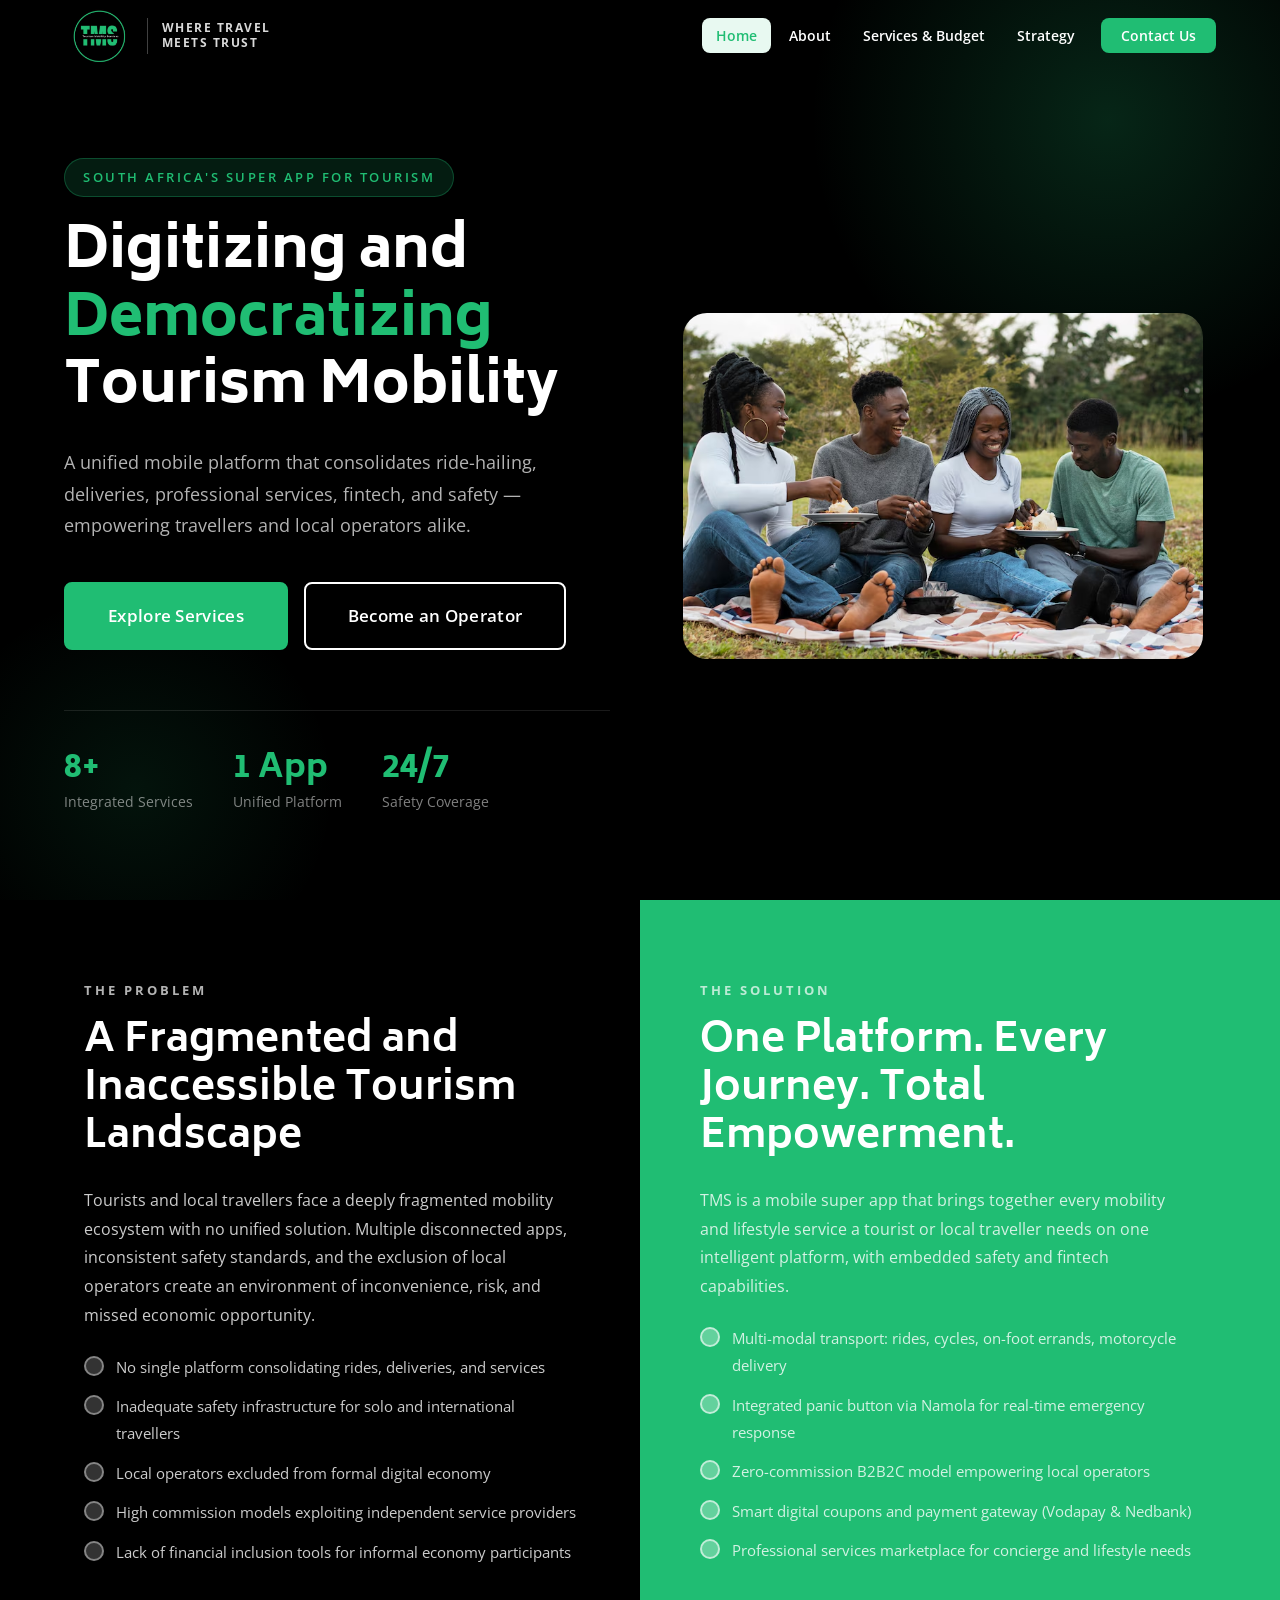
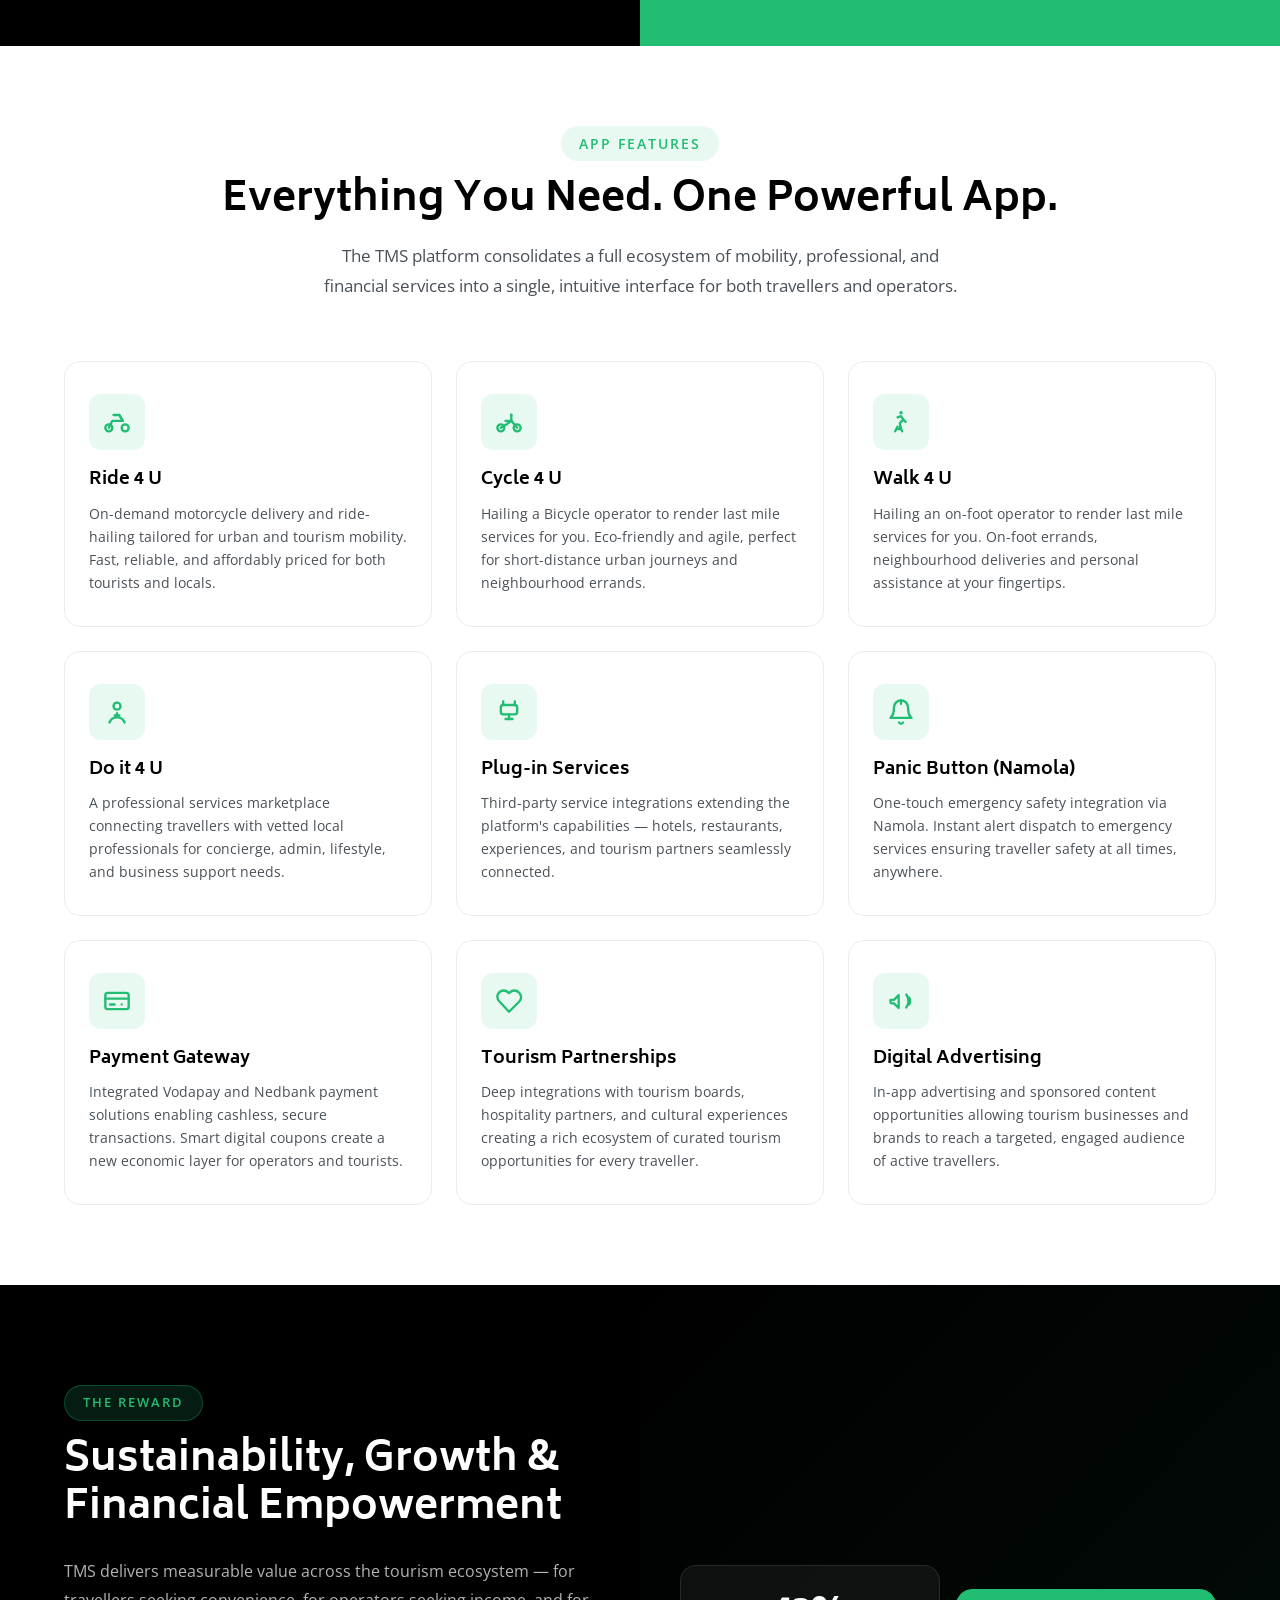
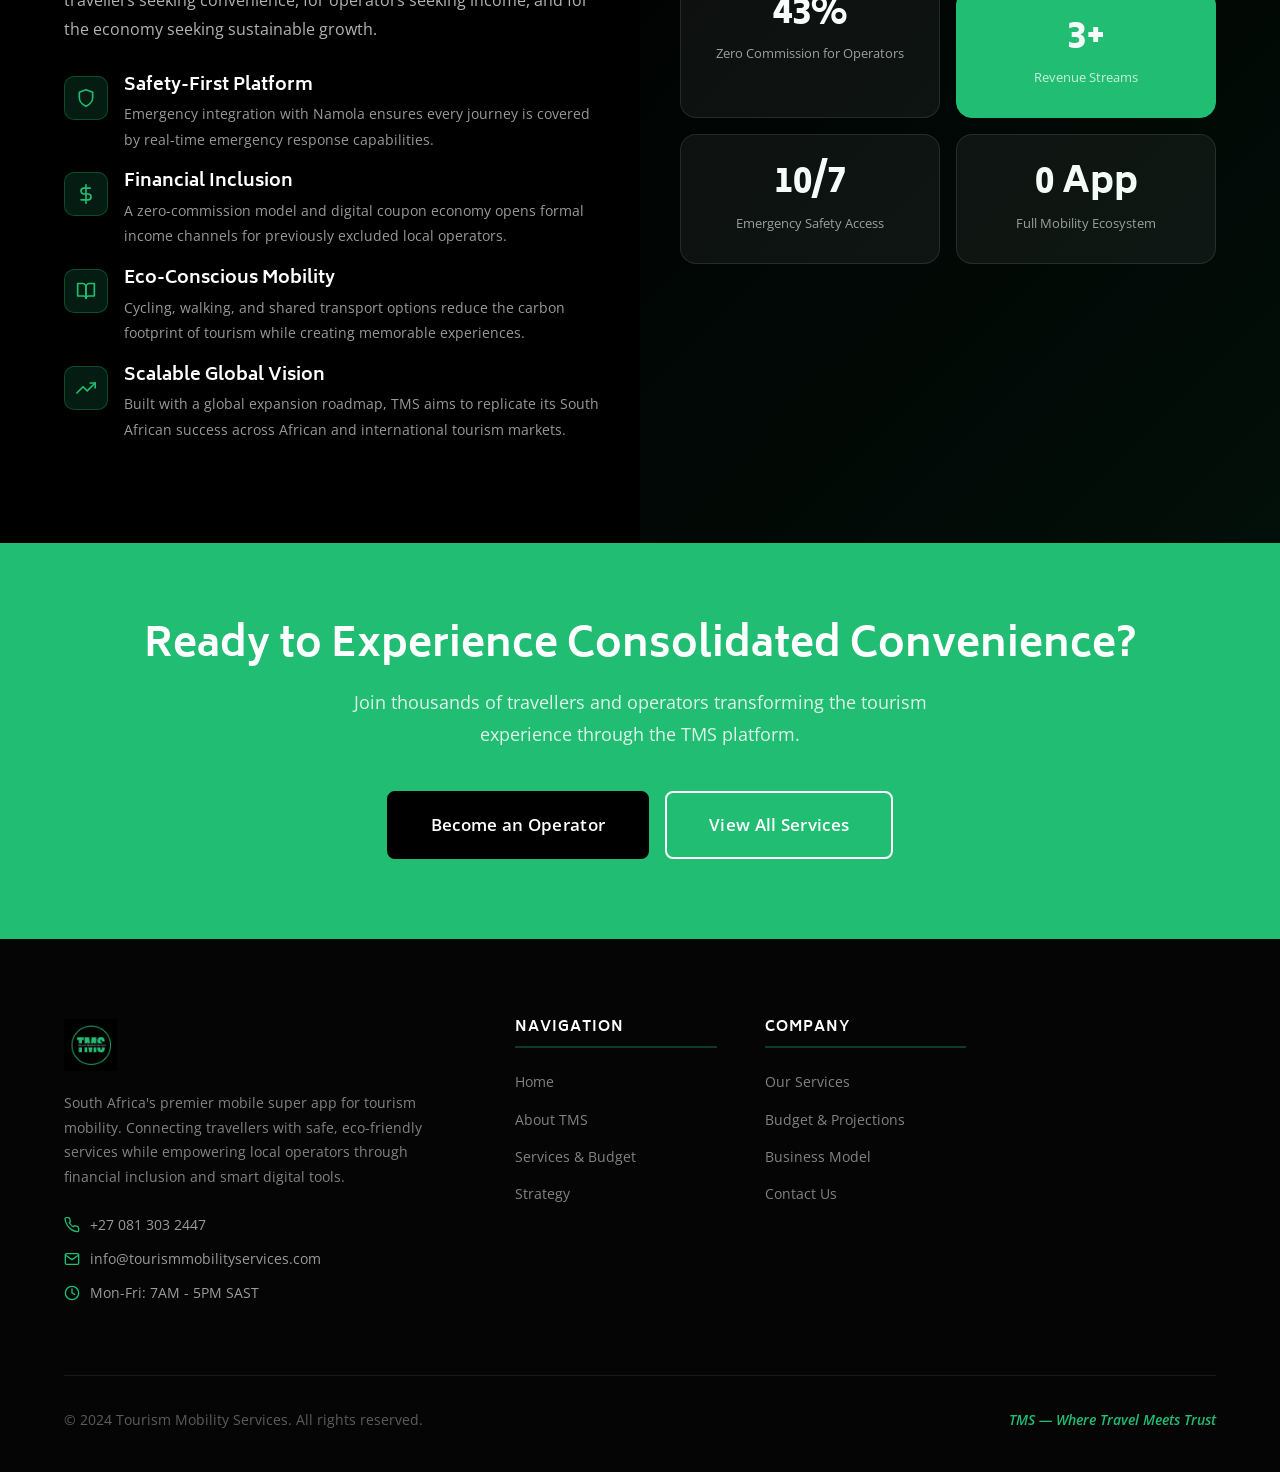
==== index.html @ 645bdd92 "changes after first review" ====
<!DOCTYPE html>
<html lang="en">
<head>
  <meta charset="UTF-8" />
  <meta name="viewport" content="width=device-width, initial-scale=1.0" />
  <meta name="description" content="Tourism Mobility Services (TMS) - South Africa's mobile super app digitizing and democratizing tourism mobility." />
  <title>TMS - Tourism Mobility Services | Where Travel Meets Trust</title>
  <link rel="preconnect" href="https://fonts.googleapis.com" />
  <link rel="preconnect" href="https://fonts.gstatic.com" crossorigin />
  <link href="https://fonts.googleapis.com/css2?family=Biryani:wght@400;600;700;800;900&family=Open+Sans:ital,wght@0,300;0,400;0,600;0,700;1,400&display=swap" rel="stylesheet" />
  <link rel="stylesheet" href="css/style.css" />
  <style>
    .navbar-logo-wrap { display:flex; align-items:center; gap:14px; text-decoration:none; }
    .logo-img-large { display:block; height:68px; width:auto; max-width:240px; object-fit:contain; transition:opacity 0.2s; }
    .logo-slogan-divider { width:1px; height:36px; background:rgba(255,255,255,0.25); flex-shrink:0; transition:background 0.3s; }
    .navbar.scrolled .logo-slogan-divider { background:rgba(0,0,0,0.15); }
    .logo-slogan-text { font-family:'Open Sans',sans-serif; font-size:0.72rem; font-weight:700; letter-spacing:1.5px; text-transform:uppercase; color:rgba(255,255,255,0.85); line-height:1.3; white-space:nowrap; transition:color 0.3s; }
    .navbar.scrolled .logo-slogan-text { color:rgba(20,20,20,0.65); }
    @media (max-width:600px) { .logo-slogan-divider,.logo-slogan-text{display:none;} .logo-img-large{height:50px;} }
    .hero-mockup-img { width:100%; max-width:520px; height:auto; border-radius:24px; display:block; object-fit:cover; }
    @media (max-width:1023px) { .hero-visual{display:none!important;} .hero-grid{grid-template-columns:1fr!important;} }
    .nav-toggle{display:none;} .nav-links{display:flex!important;}
    @media (max-width:768px) { .nav-toggle{display:flex!important;} .nav-links{display:none!important;} }
    .feature-card{position:relative;overflow:hidden;isolation:isolate;}
    .feature-card::before{content:'';position:absolute;inset:0;background:rgba(5,15,10,0.92);z-index:0;transition:background 0.3s;}
    .feature-card:hover::before{background:rgba(5,15,10,0.80);}
    .feature-card>*{position:relative;z-index:1;}
    .sidebar-overlay{position:fixed;inset:0;background:rgba(0,0,0,0.55);backdrop-filter:blur(2px);z-index:1998;opacity:0;pointer-events:none;transition:opacity 0.35s;}
    .sidebar-overlay.open{opacity:1;pointer-events:all;}
    .sidebar{position:fixed;top:0;right:0;width:300px;height:100vh;background:#0a0a0a;z-index:1999;display:flex;flex-direction:column;transform:translateX(100%);transition:transform 0.38s cubic-bezier(0.4,0,0.2,1);overflow-y:auto;}
    .sidebar.open{transform:translateX(0);}
    .sidebar-header{display:flex;align-items:center;justify-content:space-between;padding:20px 24px;border-bottom:1px solid rgba(255,255,255,0.08);}
    .sidebar-logo{height:44px;width:auto;object-fit:contain;}
    .sidebar-close{background:none;border:none;cursor:pointer;padding:6px;display:flex;align-items:center;justify-content:center;color:rgba(255,255,255,0.7);border-radius:8px;transition:background 0.2s;}
    .sidebar-close:hover{background:rgba(255,255,255,0.08);color:#fff;}
    .sidebar-close svg{width:22px;height:22px;stroke:currentColor;fill:none;stroke-width:2;stroke-linecap:round;}
    .sidebar-nav{flex:1;padding:24px 16px;display:flex;flex-direction:column;gap:4px;}
    .sidebar-nav a{display:flex;align-items:center;gap:12px;font-family:'Open Sans',sans-serif;font-weight:600;font-size:0.95rem;color:rgba(255,255,255,0.75);padding:12px 16px;border-radius:10px;text-decoration:none;transition:all 0.2s;}
    .sidebar-nav a:hover,.sidebar-nav a.active{background:rgba(32,189,115,0.12);color:#20BD73;}
    .sidebar-nav a .nav-dot{width:6px;height:6px;border-radius:50%;background:rgba(255,255,255,0.2);flex-shrink:0;transition:background 0.2s;}
    .sidebar-nav a:hover .nav-dot,.sidebar-nav a.active .nav-dot{background:#20BD73;}
    .sidebar-divider{height:1px;background:rgba(255,255,255,0.07);margin:8px 16px;}
    .sidebar-footer{padding:20px 24px;border-top:1px solid rgba(255,255,255,0.08);}
    .sidebar-footer a{display:block;background:#20BD73;color:#fff;text-align:center;font-family:'Open Sans',sans-serif;font-weight:600;font-size:0.95rem;padding:14px 24px;border-radius:10px;text-decoration:none;transition:background 0.2s;}
    .sidebar-footer a:hover{background:#18a562;}
    .sidebar-tagline{text-align:center;font-size:0.72rem;color:rgba(255,255,255,0.25);margin-top:16px;font-family:'Open Sans',sans-serif;letter-spacing:1px;text-transform:uppercase;}
    .app-store-buttons{display:flex;gap:12px;margin-top:20px;flex-wrap:wrap;}
    .app-store-btn{display:flex;align-items:center;gap:10px;background:rgba(255,255,255,0.07);border:1px solid rgba(255,255,255,0.15);border-radius:10px;padding:10px 16px;text-decoration:none;transition:background 0.2s,border-color 0.2s;min-width:148px;}
    .app-store-btn:hover{background:rgba(255,255,255,0.13);border-color:rgba(32,189,115,0.4);}
    .app-store-btn-text{display:flex;flex-direction:column;}
    .app-store-btn-text small{font-size:0.65rem;color:rgba(255,255,255,0.5);font-family:'Open Sans',sans-serif;line-height:1;}
    .app-store-btn-text span{font-size:0.82rem;font-weight:700;color:#fff;font-family:'Open Sans',sans-serif;line-height:1.2;margin-top:2px;}
  </style>
</head>
<body>
  <div id="loader-wrapper"><span class="loader"></span></div>
  <div class="sidebar-overlay" id="sidebarOverlay"></div>
  <aside class="sidebar" id="sidebar">
    <div class="sidebar-header">
      <img src="images/black-logo.png" alt="TMS Logo" class="sidebar-logo" onerror="this.style.display='none';" />
      <button class="sidebar-close" id="sidebarClose" aria-label="Close menu">
        <svg viewBox="0 0 24 24"><line x1="18" y1="6" x2="6" y2="18"/><line x1="6" y1="6" x2="18" y2="18"/></svg>
      </button>
    </div>
    <nav class="sidebar-nav">
      <a href="index.html" class="active"><span class="nav-dot"></span>Home</a>
      <a href="about.html"><span class="nav-dot"></span>About</a>
      <a href="platform.html"><span class="nav-dot"></span>Services &amp; Budget</a>
      <a href="strategy.html"><span class="nav-dot"></span>Strategy</a>
      <div class="sidebar-divider"></div>
    </nav>
    <div class="sidebar-footer">
      <a href="contact.html">Contact Us</a>
      <p class="sidebar-tagline">Where Travel Meets Trust</p>
    </div>
  </aside>

  <nav class="navbar" id="navbar">
    <div class="container">
      <div class="navbar-inner">
        <a href="index.html" class="navbar-logo-wrap">
          <img id="navLogo" src="images/black-logo.png" alt="TMS" class="logo-img-large" onerror="this.style.outline='2px dashed rgba(32,189,115,0.5)';this.style.padding='4px 12px';this.style.borderRadius='6px';" />
          <div class="logo-slogan-divider"></div>
          <span class="logo-slogan-text">Where Travel<br>Meets Trust</span>
        </a>
        <ul class="nav-links" id="navLinks">
          <li><a href="index.html" class="active">Home</a></li>
          <li><a href="about.html">About</a></li>
          <li><a href="platform.html">Services &amp; Budget</a></li>
          <li><a href="strategy.html">Strategy</a></li>
          <li><a href="contact.html" class="btn-nav">Contact Us</a></li>
        </ul>
        <button class="nav-toggle" id="navToggle" aria-label="Open navigation" aria-expanded="false"><span></span><span></span><span></span></button>
      </div>
    </div>
  </nav>

  <section class="hero">
    <div class="container">
      <div class="hero-grid">
        <div class="hero-content">
          <div class="hero-label">South Africa's Super App for Tourism</div>
          <h1>Digitizing and <span>Democratizing</span> Tourism Mobility</h1>
          <p>A unified mobile platform that consolidates ride-hailing, deliveries, professional services, fintech, and safety — empowering travellers and local operators alike.</p>
          <div class="hero-buttons">
            <a href="platform.html" class="btn btn-primary btn-lg">Explore Services</a>
            <a href="contact.html" class="btn btn-outline btn-lg">Become an Operator</a>
          </div>
          <div class="hero-stats">
            <div class="hero-stat-item"><h3 data-count="8" data-suffix="+">0+</h3><p>Integrated Services</p></div>
            <div class="hero-stat-item"><h3 data-count="1" data-suffix=" App">0</h3><p>Unified Platform</p></div>
            <div class="hero-stat-item"><h3 data-count="24" data-suffix="/7">0</h3><p>Safety Coverage</p></div>
          </div>
        </div>
        <div class="hero-visual">
          <img src="images/hero-mockup.jpg" alt="TMS in action" class="hero-mockup-img" onerror="this.style.display='none';" />
        </div>
      </div>
    </div>
  </section>

  <section class="problem-solution">
    <div class="problem-col">
      <div class="container" style="max-width:600px;margin:0;padding-right:0;">
        <div class="ps-label">The Problem</div>
        <h2>A Fragmented and Inaccessible Tourism Landscape</h2>
        <p>Tourists and local travellers face a deeply fragmented mobility ecosystem with no unified solution. Multiple disconnected apps, inconsistent safety standards, and the exclusion of local operators create an environment of inconvenience, risk, and missed economic opportunity.</p>
        <ul class="ps-list">
          <li class="ps-list-item"><div class="ps-bullet"></div><p>No single platform consolidating rides, deliveries, and services</p></li>
          <li class="ps-list-item"><div class="ps-bullet"></div><p>Inadequate safety infrastructure for solo and international travellers</p></li>
          <li class="ps-list-item"><div class="ps-bullet"></div><p>Local operators excluded from formal digital economy</p></li>
          <li class="ps-list-item"><div class="ps-bullet"></div><p>High commission models exploiting independent service providers</p></li>
          <li class="ps-list-item"><div class="ps-bullet"></div><p>Lack of financial inclusion tools for informal economy participants</p></li>
        </ul>
      </div>
    </div>
    <div class="solution-col">
      <div class="container" style="max-width:600px;margin:0;padding-left:0;">
        <div class="ps-label">The Solution</div>
        <h2>One Platform. Every Journey. Total Empowerment.</h2>
        <p>TMS is a mobile super app that brings together every mobility and lifestyle service a tourist or local traveller needs on one intelligent platform, with embedded safety and fintech capabilities.</p>
        <ul class="ps-list">
          <li class="ps-list-item"><div class="ps-bullet"></div><p>Multi-modal transport: rides, cycles, on-foot errands, motorcycle delivery</p></li>
          <li class="ps-list-item"><div class="ps-bullet"></div><p>Integrated panic button via Namola for real-time emergency response</p></li>
          <li class="ps-list-item"><div class="ps-bullet"></div><p>Zero-commission B2B2C model empowering local operators</p></li>
          <li class="ps-list-item"><div class="ps-bullet"></div><p>Smart digital coupons and payment gateway (Vodapay &amp; Nedbank)</p></li>
          <li class="ps-list-item"><div class="ps-bullet"></div><p>Professional services marketplace for concierge and lifestyle needs</p></li>
        </ul>
      </div>
    </div>
  </section>

  <section class="section">
    <div class="container">
      <div class="section-header">
        <div class="label">App Features</div>
        <h2>Everything You Need. One Powerful App.</h2>
        <p>The TMS platform consolidates a full ecosystem of mobility, professional, and financial services into a single, intuitive interface for both travellers and operators.</p>
      </div>
      <div class="features-grid">

        <div class="feature-card">
          <div class="feature-icon">
            <!-- Motorcycle -->
            <svg viewBox="0 0 24 24" fill="none" stroke="currentColor" stroke-width="1.8" stroke-linecap="round" stroke-linejoin="round">
              <circle cx="5" cy="17" r="3"/><circle cx="19" cy="17" r="3"/>
              <path d="M9 6h5l3 5H8L5 17"/><path d="M14 6l3 5"/>
            </svg>
          </div>
          <h4>Ride 4 U</h4>
          <p>On-demand motorcycle delivery and ride-hailing tailored for urban and tourism mobility. Fast, reliable, and affordably priced for both tourists and locals.</p>
        </div>

        <div class="feature-card">
          <div class="feature-icon">
            <!-- Bicycle -->
            <svg viewBox="0 0 24 24" fill="none" stroke="currentColor" stroke-width="1.8" stroke-linecap="round" stroke-linejoin="round">
              <circle cx="5" cy="17" r="3"/><circle cx="19" cy="17" r="3"/>
              <circle cx="14" cy="6" r="1.2" fill="currentColor" stroke="none"/>
              <polyline points="14 7 14 11 10 14 5 17"/>
              <line x1="14" y1="11" x2="19" y2="17"/>
              <line x1="9" y1="11" x2="14" y2="11"/>
            </svg>
          </div>
          <h4>Cycle 4 U</h4>
          <p>Hailing a Bicycle operator to render last mile services for you. Eco-friendly and agile, perfect for short-distance urban journeys and neighbourhood errands.</p>
        </div>

        <div class="feature-card">
          <div class="feature-icon">
            <!-- Walking person -->
            <svg viewBox="0 0 24 24" fill="none" stroke="currentColor" stroke-width="1.8" stroke-linecap="round" stroke-linejoin="round">
              <circle cx="12" cy="4" r="1.5" fill="currentColor" stroke="none"/>
              <path d="M9 8l3-1 2 3-3 3 1 5H9"/>
              <path d="M14 10l2 2"/>
              <path d="M9 16l-2 4"/>
              <path d="M11 16l2 4"/>
            </svg>
          </div>
          <h4>Walk 4 U</h4>
          <p>Hailing an on-foot operator to render last mile services for you. On-foot errands, neighbourhood deliveries and personal assistance at your fingertips.</p>
        </div>

        <div class="feature-card">
          <div class="feature-icon">
            <!-- Person / concierge -->
            <svg viewBox="0 0 24 24" fill="none" stroke="currentColor" stroke-width="1.8" stroke-linecap="round" stroke-linejoin="round">
              <circle cx="12" cy="7" r="3"/>
              <path d="M5.5 21a7 7 0 0 1 13 0"/>
              <line x1="12" y1="13" x2="12" y2="16"/>
              <line x1="10" y1="15" x2="14" y2="15"/>
            </svg>
          </div>
          <h4>Do it 4 U</h4>
          <p>A professional services marketplace connecting travellers with vetted local professionals for concierge, admin, lifestyle, and business support needs.</p>
        </div>

        <div class="feature-card">
          <div class="feature-icon">
            <!-- Electric plug -->
            <svg viewBox="0 0 24 24" fill="none" stroke="currentColor" stroke-width="1.8" stroke-linecap="round" stroke-linejoin="round">
              <path d="M7 6V3"/><path d="M17 6V3"/>
              <rect x="5" y="6" width="14" height="8" rx="2"/>
              <path d="M12 14v4"/>
              <path d="M9 18h6"/>
            </svg>
          </div>
          <h4>Plug-in Services</h4>
          <p>Third-party service integrations extending the platform's capabilities — hotels, restaurants, experiences, and tourism partners seamlessly connected.</p>
        </div>

        <div class="feature-card">
          <div class="feature-icon">
            <!-- Alarm bell -->
            <svg viewBox="0 0 24 24" fill="none" stroke="currentColor" stroke-width="1.8" stroke-linecap="round" stroke-linejoin="round">
              <path d="M18 8A6 6 0 0 0 6 8c0 7-3 9-3 9h18s-3-2-3-9"/>
              <path d="M13.73 21a2 2 0 0 1-3.46 0"/>
              <line x1="12" y1="2" x2="12" y2="5"/>
            </svg>
          </div>
          <h4>Panic Button (Namola)</h4>
          <p>One-touch emergency safety integration via Namola. Instant alert dispatch to emergency services ensuring traveller safety at all times, anywhere.</p>
        </div>

        <div class="feature-card">
          <div class="feature-icon">
            <!-- Credit card -->
            <svg viewBox="0 0 24 24" fill="none" stroke="currentColor" stroke-width="1.8" stroke-linecap="round" stroke-linejoin="round">
              <rect x="2" y="5" width="20" height="14" rx="2"/>
              <line x1="2" y1="10" x2="22" y2="10"/>
              <path d="M6 15h4"/>
              <path d="M16 15h.01"/>
            </svg>
          </div>
          <h4>Payment Gateway</h4>
          <p>Integrated Vodapay and Nedbank payment solutions enabling cashless, secure transactions. Smart digital coupons create a new economic layer for operators and tourists.</p>
        </div>

        <div class="feature-card">
          <div class="feature-icon">
            <!-- Handshake -->
            <svg viewBox="0 0 24 24" fill="none" stroke="currentColor" stroke-width="1.8" stroke-linecap="round" stroke-linejoin="round">
              <path d="M20.42 4.58a5.4 5.4 0 0 0-7.65 0l-.77.78-.77-.78a5.4 5.4 0 0 0-7.65 7.65l1.06 1.06L12 21.23l7.77-7.77 1.06-1.06a5.4 5.4 0 0 0-.41-7.82z"/>
            </svg>
          </div>
          <h4>Tourism Partnerships</h4>
          <p>Deep integrations with tourism boards, hospitality partners, and cultural experiences creating a rich ecosystem of curated tourism opportunities for every traveller.</p>
        </div>

        <div class="feature-card">
          <div class="feature-icon">
            <!-- Megaphone / loudspeaker -->
            <svg viewBox="0 0 24 24" fill="none" stroke="currentColor" stroke-width="1.8" stroke-linecap="round" stroke-linejoin="round">
              <path d="M3 11v2a1 1 0 0 0 1 1h2l4 4V7L6 11H4a1 1 0 0 0-1 1z"/>
              <path d="M19 9a6 6 0 0 1 0 6"/>
              <path d="M16.5 6.5a9 9 0 0 1 0 11"/>
            </svg>
          </div>
          <h4>Digital Advertising</h4>
          <p>In-app advertising and sponsored content opportunities allowing tourism businesses and brands to reach a targeted, engaged audience of active travellers.</p>
        </div>

      </div>
    </div>
  </section>

  <section class="reward-section">
    <div class="container">
      <div class="reward-grid">
        <div class="reward-content">
          <div class="label" style="display:inline-block;background:rgba(32,189,115,0.15);color:var(--green);font-size:0.8rem;font-weight:600;letter-spacing:2px;text-transform:uppercase;padding:6px 18px;border-radius:50px;margin-bottom:16px;border:1px solid rgba(32,189,115,0.3);">The Reward</div>
          <h2>Sustainability, Growth &amp; Financial Empowerment</h2>
          <p>TMS delivers measurable value across the tourism ecosystem — for travellers seeking convenience, for operators seeking income, and for the economy seeking sustainable growth.</p>
          <div class="reward-items">
            <div class="reward-item"><div class="reward-item-icon"><svg viewBox="0 0 24 24" fill="none" stroke="currentColor" stroke-width="2"><path d="M12 22s8-4 8-10V5l-8-3-8 3v7c0 6 8 10 8 10z" stroke-linecap="round" stroke-linejoin="round"/></svg></div><div><h5>Safety-First Platform</h5><p>Emergency integration with Namola ensures every journey is covered by real-time emergency response capabilities.</p></div></div>
            <div class="reward-item"><div class="reward-item-icon"><svg viewBox="0 0 24 24" fill="none" stroke="currentColor" stroke-width="2"><line x1="12" y1="1" x2="12" y2="23" stroke-linecap="round"/><path d="M17 5H9.5a3.5 3.5 0 0 0 0 7h5a3.5 3.5 0 0 1 0 7H6" stroke-linecap="round" stroke-linejoin="round"/></svg></div><div><h5>Financial Inclusion</h5><p>A zero-commission model and digital coupon economy opens formal income channels for previously excluded local operators.</p></div></div>
            <div class="reward-item"><div class="reward-item-icon"><svg viewBox="0 0 24 24" fill="none" stroke="currentColor" stroke-width="2"><path d="M2 3h6a4 4 0 0 1 4 4v14a3 3 0 0 0-3-3H2z" stroke-linecap="round" stroke-linejoin="round"/><path d="M22 3h-6a4 4 0 0 0-4 4v14a3 3 0 0 1 3-3h7z" stroke-linecap="round" stroke-linejoin="round"/></svg></div><div><h5>Eco-Conscious Mobility</h5><p>Cycling, walking, and shared transport options reduce the carbon footprint of tourism while creating memorable experiences.</p></div></div>
            <div class="reward-item"><div class="reward-item-icon"><svg viewBox="0 0 24 24" fill="none" stroke="currentColor" stroke-width="2"><polyline points="23 6 13.5 15.5 8.5 10.5 1 18" stroke-linecap="round" stroke-linejoin="round"/><polyline points="17 6 23 6 23 12" stroke-linecap="round" stroke-linejoin="round"/></svg></div><div><h5>Scalable Global Vision</h5><p>Built with a global expansion roadmap, TMS aims to replicate its South African success across African and international tourism markets.</p></div></div>
          </div>
        </div>
        <div class="reward-visual">
          <div class="reward-stat-box"><h3 data-count="100" data-suffix="%">0%</h3><p>Zero Commission for Operators</p></div>
          <div class="reward-stat-box"><h3 data-count="8" data-suffix="+">0+</h3><p>Revenue Streams</p></div>
          <div class="reward-stat-box"><h3 data-count="24" data-suffix="/7">0</h3><p>Emergency Safety Access</p></div>
          <div class="reward-stat-box" style="background:rgba(255,255,255,0.05);border-color:rgba(255,255,255,0.1);"><h3 data-count="1" data-suffix=" App">0</h3><p>Full Mobility Ecosystem</p></div>
        </div>
      </div>
    </div>
  </section>

  <section class="cta-section">
    <div class="container">
      <h2>Ready to Experience Consolidated Convenience?</h2>
      <p>Join thousands of travellers and operators transforming the tourism experience through the TMS platform.</p>
      <div style="display:flex;gap:16px;justify-content:center;flex-wrap:wrap;">
        <a href="contact.html" class="btn btn-dark btn-lg">Become an Operator</a>
        <a href="platform.html" class="btn btn-outline btn-lg">View All Services</a>
      </div>
    </div>
  </section>

  <footer class="footer">
    <div class="container">
      <div class="footer-grid">
        <div class="footer-brand">
          <img src="images/black-logo.png" alt="TMS" style="height:52px;width:auto;object-fit:contain;display:block;margin-bottom:20px;" onerror="this.style.display='none';" />
          <p>South Africa's premier mobile super app for tourism mobility. Connecting travellers with safe, eco-friendly services while empowering local operators through financial inclusion and smart digital tools.</p>
          <div>
            <div class="footer-contact-item">
              <svg viewBox="0 0 24 24" fill="none" stroke="currentColor" stroke-width="2"><path d="M22 16.92v3a2 2 0 0 1-2.18 2 19.79 19.79 0 0 1-8.63-3.07A19.5 19.5 0 0 1 4.69 12 19.79 19.79 0 0 1 1.61 3.36 2 2 0 0 1 3.6 1h3a2 2 0 0 1 2 1.72 12.84 12.84 0 0 0 .7 2.81 2 2 0 0 1-.45 2.11L7.91 8.6a16 16 0 0 0 6 6l.92-.92a2 2 0 0 1 2.11-.45 12.84 12.84 0 0 0 2.81.7A2 2 0 0 1 21.44 16z" stroke-linecap="round" stroke-linejoin="round"/></svg>
              <a href="tel:+27081303244">+27 081 303 2447</a>
            </div>
            <div class="footer-contact-item">
              <svg viewBox="0 0 24 24" fill="none" stroke="currentColor" stroke-width="2"><path d="M4 4h16c1.1 0 2 .9 2 2v12c0 1.1-.9 2-2 2H4c-1.1 0-2-.9-2-2V6c0-1.1.9-2 2-2z" stroke-linecap="round" stroke-linejoin="round"/><polyline points="22,6 12,13 2,6" stroke-linecap="round" stroke-linejoin="round"/></svg>
              <a href="mailto:info@tourismmobilityservices.com">info@tourismmobilityservices.com</a>
            </div>
            <div class="footer-contact-item">
              <svg viewBox="0 0 24 24" fill="none" stroke="currentColor" stroke-width="2"><circle cx="12" cy="12" r="10" stroke-linecap="round"/><polyline points="12 6 12 12 16 14" stroke-linecap="round" stroke-linejoin="round"/></svg>
              <span>Mon-Fri: 7AM - 5PM SAST</span>
            </div>
          </div>
          <!-- <div class="app-store-buttons">
            <a href="https://play.google.com/store" target="_blank" rel="noopener noreferrer" class="app-store-btn">
              <svg width="22" height="24" viewBox="0 0 24 24" fill="none">
                <path d="M3.18 1.4C2.68 1.7 2.4 2.22 2.4 2.9v18.2c0 .68.28 1.2.78 1.5l.1.06 10.2-10.2v-.24L3.28 1.34l-.1.06z" fill="#4FC3F7"/>
                <path d="M16.9 15.8l-3.4-3.4v-.24l3.4-3.4.08.04 4.03 2.29c1.15.65 1.15 1.72 0 2.37L16.98 15.76l-.08.04z" fill="#FFD740"/>
                <path d="M17 15.76L13.5 12.24 3.18 22.56c.38.4.98.45 1.65.08L17 15.76z" fill="#F44336"/>
                <path d="M17 8.24L4.83 1.36C4.16.99 3.56 1.04 3.18 1.44l10.32 10.32 3.5-3.52z" fill="#69F0AE"/>
              </svg>
              <div class="app-store-btn-text"><small>Get it on</small><span>Google Play</span></div>
            </a>
            <a href="https://www.apple.com/app-store/" target="_blank" rel="noopener noreferrer" class="app-store-btn">
              <svg width="20" height="24" viewBox="0 0 814 1000" fill="#fff">
                <path d="M788.1 340.9c-5.8 4.5-108.2 62.2-108.2 190.5 0 148.4 130.3 200.9 134.2 202.2-.6 3.2-20.7 71.9-68.7 141.9-42.8 61.6-87.5 123.1-155.5 123.1s-85.5-39.5-164-39.5c-76.5 0-103.7 40.8-165.9 40.8s-105-57.8-155.5-127.4C46 790.7 0 663 0 541.8c0-207.5 135.4-317.3 268.5-317.3 121.7 0 193.9 41.5 256.6 41.5 60.3 0 144.9-43.5 218.4-43.5 25.3 0 105.6 2.9 153.8 90.5zm-188.3-259.5c32.3-38.1 55.3-91.1 55.3-144.1 0-7.3-.6-14.6-1.9-21.9-51.9 2-113.7 34.6-149.8 80.4-28.3 33.5-55.3 88.6-55.3 143.9 0 7.9 1.3 15.8 1.9 18.4 3.2.6 8.4 1.3 13.6 1.3 45.9 0 102.6-30.4 135.6-78z"/>
              </svg>
              <div class="app-store-btn-text"><small>Download on the</small><span>App Store</span></div>
            </a>
          </div> -->
        </div>
        <div class="footer-col">
          <h5>Navigation</h5>
          <ul class="footer-links">
            <li><a href="index.html">Home</a></li>
            <li><a href="about.html">About TMS</a></li>
            <li><a href="platform.html">Services &amp; Budget</a></li>
            <li><a href="strategy.html">Strategy</a></li>
          </ul>
        </div>
        <div class="footer-col">
          <h5>Company</h5>
          <ul class="footer-links">
            <li><a href="platform.html">Our Services</a></li>
            <li><a href="platform.html#budget">Budget &amp; Projections</a></li>
            <li><a href="strategy.html">Business Model</a></li>
            <li><a href="contact.html">Contact Us</a></li>
          </ul>
        </div>
      </div>
      <div class="footer-bottom">
        <p>&copy; 2024 Tourism Mobility Services. All rights reserved.</p>
        <p class="tagline">TMS — Where Travel Meets Trust</p>
      </div>
    </div>
  </footer>

  <script src="js/script.js"></script>
  <script>
    var navbar=document.getElementById('navbar'), navLogo=document.getElementById('navLogo');
    function handleScroll(){if(window.scrollY>40){navbar.classList.add('scrolled');navLogo.src='images/white-logo.png';}else{navbar.classList.remove('scrolled');navLogo.src='images/black-logo.png';}}
    window.addEventListener('scroll',handleScroll,{passive:true}); handleScroll();
    var sidebar=document.getElementById('sidebar'),sidebarOverlay=document.getElementById('sidebarOverlay'),navToggle=document.getElementById('navToggle'),sidebarClose=document.getElementById('sidebarClose');
    function openSidebar(){sidebar.classList.add('open');sidebarOverlay.classList.add('open');document.body.style.overflow='hidden';}
    function closeSidebar(){sidebar.classList.remove('open');sidebarOverlay.classList.remove('open');document.body.style.overflow='';}
    navToggle.addEventListener('click',function(){sidebar.classList.contains('open')?closeSidebar():openSidebar();});
    sidebarClose.addEventListener('click',closeSidebar); sidebarOverlay.addEventListener('click',closeSidebar);
    document.addEventListener('keydown',function(e){if(e.key==='Escape')closeSidebar();});
    function animateCounters(){document.querySelectorAll('[data-count]').forEach(function(el){var target=parseInt(el.dataset.count),suffix=el.dataset.suffix||'',current=0,step=Math.ceil(target/40);var timer=setInterval(function(){current=Math.min(current+step,target);el.textContent=current+suffix;if(current>=target)clearInterval(timer);},40);});}
    var heroObs=new IntersectionObserver(function(entries){if(entries[0].isIntersecting){animateCounters();heroObs.disconnect();}},{threshold:0.3});
    var heroEl=document.querySelector('.hero'); if(heroEl)heroObs.observe(heroEl);
  </script>
</body>
</html>
---- css/style.css ----
/* ============================================
   TMS - Tourism Mobility Services
   Main Stylesheet
   ============================================ */

/* Google Fonts */
@import url('https://fonts.googleapis.com/css2?family=Biryani:wght@400;600;700;800;900&family=Open+Sans:ital,wght@0,300;0,400;0,600;0,700;1,400&display=swap');

/* ============================================
   CSS VARIABLES
   ============================================ */
:root {
  --green: #20BD73;
  --green-dark: #18a562;
  --green-light: #e8f9f1;
  --black: #000000;
  --white: #FFFFFF;
  --gray-100: #f8f9fa;
  --gray-200: #e9ecef;
  --gray-300: #dee2e6;
  --gray-500: #adb5bd;
  --gray-700: #495057;
  --gray-900: #212529;
  --font-heading: 'Biryani', sans-serif;
  --font-body: 'Open Sans', sans-serif;
  --shadow-sm: 0 2px 8px rgba(0,0,0,0.08);
  --shadow-md: 0 4px 20px rgba(0,0,0,0.12);
  --shadow-lg: 0 8px 40px rgba(0,0,0,0.16);
  --radius: 8px;
  --radius-lg: 16px;
  --transition: all 0.3s ease;
  --nav-height: 72px;
}

/* ============================================
   RESET & BASE
   ============================================ */
*, *::before, *::after {
  box-sizing: border-box;
  margin: 0;
  padding: 0;
}

html {
  scroll-behavior: smooth;
  font-size: 16px;
}

body {
  font-family: var(--font-body);
  color: var(--gray-900);
  background: var(--white);
  line-height: 1.7;
  -webkit-font-smoothing: antialiased;
}

img {
  max-width: 100%;
  height: auto;
  display: block;
}

a {
  text-decoration: none;
  color: inherit;
  transition: var(--transition);
}

ul {
  list-style: none;
}

/* ============================================
   TYPOGRAPHY
   ============================================ */
h1, h2, h3, h4, h5, h6 {
  font-family: var(--font-heading);
  font-weight: 700;
  line-height: 1.2;
  color: var(--black);
}

h1 { font-size: clamp(2rem, 5vw, 3.5rem); }
h2 { font-size: clamp(1.6rem, 4vw, 2.5rem); }
h3 { font-size: clamp(1.2rem, 3vw, 1.8rem); }
h4 { font-size: 1.25rem; }
h5 { font-size: 1.1rem; }

p {
  font-family: var(--font-body);
  font-weight: 400;
  color: var(--gray-700);
  line-height: 1.8;
}

.text-green { color: var(--green); }
.text-white { color: var(--white); }
.text-black { color: var(--black); }


#loader-wrapper {
  position: fixed;
  inset: 0;
  background: rgba(0, 0, 0, 0.4); /* semi-transparent so blur shows through */
  backdrop-filter: blur(10px);
  -webkit-backdrop-filter: blur(10px);
  display: flex;
  align-items: center;
  justify-content: center;
  z-index: 9999;
  transition: opacity 0.5s ease;
}

#loader-wrapper.hidden {
  opacity: 0;
  pointer-events: none;
}

.loader {
  width: 8px;
  height: 8px;
  position: relative;
  border-radius: 50%;
  background: #20BD73;
  animation: wave 1s ease-in infinite;
}

@keyframes wave {
  0% {
    box-shadow:
      0 0 0 0px rgba(32, 189, 115, 1),
      0 0 0 20px rgba(32, 189, 115, 0.2),
      0 0 0 40px rgba(32, 189, 115, 0.6),
      0 0 0 60px rgba(32, 189, 115, 0.4),
      0 0 0 80px rgba(32, 189, 115, 0.2);
  }
  100% {
    box-shadow:
      0 0 0 80px rgba(32, 189, 115, 0),
      0 0 0 60px rgba(32, 189, 115, 0.2),
      0 0 0 40px rgba(32, 189, 115, 0.4),
      0 0 0 20px rgba(32, 189, 115, 0.6),
      0 0 0 0px rgba(32, 189, 115, 1);
  }
}

/* ============================================
   LAYOUT UTILITIES
   ============================================ */
.container {
  width: 100%;
  max-width: 1200px;
  margin: 0 auto;
  padding: 0 24px;
}

.section {
  padding: 80px 0;
}

.section-sm {
  padding: 48px 0;
}

.section-lg {
  padding: 120px 0;
}

.section-header {
  text-align: center;
  margin-bottom: 60px;
}

.section-header .label {
  display: inline-block;
  background: var(--green-light);
  color: var(--green);
  font-family: var(--font-body);
  font-weight: 600;
  font-size: 0.85rem;
  letter-spacing: 2px;
  text-transform: uppercase;
  padding: 6px 18px;
  border-radius: 50px;
  margin-bottom: 16px;
}

.section-header h2 {
  margin-bottom: 16px;
}

.section-header p {
  max-width: 640px;
  margin: 0 auto;
  font-size: 1.05rem;
}

.bg-gray { background: var(--gray-100); }
.bg-black { background: var(--black); }
.bg-green { background: var(--green); }
.bg-dark { background: #0a0a0a; }

/* Grid systems */
.grid-2 { display: grid; grid-template-columns: repeat(2, 1fr); gap: 32px; }
.grid-3 { display: grid; grid-template-columns: repeat(3, 1fr); gap: 32px; }
.grid-4 { display: grid; grid-template-columns: repeat(4, 1fr); gap: 24px; }

/* Flex utilities */
.flex { display: flex; }
.flex-center { display: flex; align-items: center; justify-content: center; }
.flex-between { display: flex; align-items: center; justify-content: space-between; }
.flex-gap { gap: 16px; }

/* ============================================
   BUTTONS
   ============================================ */
.btn {
  display: inline-block;
  font-family: var(--font-body);
  font-weight: 600;
  font-size: 0.95rem;
  padding: 14px 32px;
  border-radius: var(--radius);
  border: 2px solid transparent;
  cursor: pointer;
  transition: var(--transition);
  text-align: center;
  letter-spacing: 0.3px;
}

.btn-primary {
  background: var(--green);
  color: var(--white);
  border-color: var(--green);
}

.btn-primary:hover {
  background: var(--green-dark);
  border-color: var(--green-dark);
  transform: translateY(-2px);
  box-shadow: 0 8px 24px rgba(32, 189, 115, 0.35);
}

.btn-outline {
  background: transparent;
  color: var(--white);
  border-color: var(--white);
}

.btn-outline:hover {
  background: var(--white);
  color: var(--black);
  transform: translateY(-2px);
}

.btn-outline-green {
  background: transparent;
  color: var(--green);
  border-color: var(--green);
}

.btn-outline-green:hover {
  background: var(--green);
  color: var(--white);
  transform: translateY(-2px);
}

.btn-dark {
  background: var(--black);
  color: var(--white);
  border-color: var(--black);
}

.btn-dark:hover {
  background: #222;
  transform: translateY(-2px);
}

.btn-sm {
  padding: 10px 22px;
  font-size: 0.875rem;
}

.btn-lg {
  padding: 18px 42px;
  font-size: 1.05rem;
}

/* ============================================
   NAVIGATION
   ============================================ */
.navbar {
  position: fixed;
  top: 0;
  left: 0;
  width: 100%;
  height: var(--nav-height);
  z-index: 1000;
  transition: var(--transition);
  background: transparent;
}

.navbar.scrolled {
  background: var(--white);
  box-shadow: var(--shadow-sm);
}

.navbar.dark-bg {
  background: var(--black);
}

.navbar.white-bg {
  background: var(--white);
  box-shadow: var(--shadow-sm);
}

.navbar-inner {
  display: flex;
  align-items: center;
  justify-content: space-between;
  height: var(--nav-height);
}

.navbar-logo {
  display: flex;
  align-items: center;
  gap: 12px;
}

.navbar-logo .logo-icon {
  width: 48px;
  height: 48px;
  /* background: var(--green); */
  border-radius: 50%;
  /* border: 2px solid var(--green); */
  display: flex;
  align-items: center;
  justify-content: center;
  overflow: hidden;
}

.navbar-logo .logo-text {
  font-family: var(--font-heading);
  font-weight: 800;
  font-size: 1.1rem;
  color: var(--black);
  line-height: 1.1;
}

.navbar-logo .logo-text span {
  color: var(--green);
}

.navbar.scrolled .navbar-logo .logo-text,
.navbar.white-bg .navbar-logo .logo-text {
  color: var(--black);
}

.navbar-logo .logo-text small {
  display: block;
  font-size: 0.65rem;
  font-weight: 400;
  color: var(--gray-500);
  font-family: var(--font-body);
  letter-spacing: 0.5px;
}

.nav-links {
  display: flex;
  align-items: center;
  gap: 4px;
}

.nav-links a {
  font-family: var(--font-body);
  font-weight: 600;
  font-size: 0.9rem;
  color: var(--white);
  padding: 8px 14px;
  border-radius: var(--radius);
  transition: var(--transition);
}

.navbar.scrolled .nav-links a,
.navbar.white-bg .nav-links a,
.navbar.dark-bg .nav-links a {
  color: var(--black);
}

.navbar.dark-bg .nav-links a {
  color: var(--white);
}

.nav-links a:hover,
.nav-links a.active {
  background: var(--green-light);
  color: var(--green);
}

.nav-links .btn-nav {
  background: var(--green);
  color: var(--white) !important;
  padding: 8px 20px;
  border-radius: var(--radius);
  margin-left: 8px;
}

.nav-links .btn-nav:hover {
  background: var(--green-dark);
}

/* Mobile menu toggle */
.nav-toggle {
  display: none;
  flex-direction: column;
  gap: 5px;
  cursor: pointer;
  padding: 4px;
}

.nav-toggle span {
  display: block;
  width: 26px;
  height: 2px;
  background: var(--green);
  transition: var(--transition);
  border:#18a562;
}

.navbar.scrolled .nav-toggle span,
.navbar.white-bg .nav-toggle span {
  background: var(--green);
}

.navbar.dark-bg .nav-toggle span {
  background: var(--green);
}

.nav-toggle.active span:nth-child(1) {
  transform: rotate(45deg) translate(5px, 5px);
}

.nav-toggle.active span:nth-child(2) {
  opacity: 0;
}

.nav-toggle.active span:nth-child(3) {
  transform: rotate(-45deg) translate(5px, -5px);
}

/* ============================================
   PAGE HEADER (inner pages)
   ============================================ */
.page-header {
  background: var(--black);
  padding: 140px 0 80px;
  text-align: center;
  position: relative;
  overflow: hidden;
}

.page-header::before {
  content: '';
  position: absolute;
  top: 0; left: 0;
  width: 100%; height: 100%;
  background: linear-gradient(135deg, rgba(32,189,115,0.15) 0%, transparent 60%);
  pointer-events: none;
}

.page-header h1 {
  color: var(--white);
  margin-bottom: 16px;
}

.page-header p {
  color: rgba(255,255,255,0.7);
  font-size: 1.1rem;
  max-width: 600px;
  margin: 0 auto;
}

.page-header .label {
  display: inline-block;
  background: rgba(32,189,115,0.2);
  color: var(--green);
  font-size: 0.8rem;
  font-weight: 600;
  letter-spacing: 2px;
  text-transform: uppercase;
  padding: 6px 16px;
  border-radius: 50px;
  margin-bottom: 16px;
}

/* ============================================
   CARDS
   ============================================ */
.card {
  background: var(--white);
  border-radius: var(--radius-lg);
  box-shadow: var(--shadow-sm);
  padding: 32px;
  transition: var(--transition);
  border: 1px solid var(--gray-200);
}

.card:hover {
  box-shadow: var(--shadow-md);
  transform: translateY(-4px);
}

.card-icon {
  width: 64px;
  height: 64px;
  background: var(--green-light);
  border-radius: var(--radius);
  display: flex;
  align-items: center;
  justify-content: center;
  margin-bottom: 20px;
  border: 2px solid rgba(32,189,115,0.2);
}

.card-icon img {
  width: 32px;
  height: 32px;
}

/* Icon placeholder SVG style */
.icon-placeholder {
  width: 32px;
  height: 32px;
  color: var(--green);
}

/* ============================================
   HERO - HOME
   ============================================ */
.hero {
  min-height: 100vh;
  background: var(--black);
  display: flex;
  align-items: center;
  position: relative;
  overflow: hidden;
  padding-top: var(--nav-height);
}

.hero::before {
  content: '';
  position: absolute;
  top: -20%;
  right: -10%;
  width: 600px;
  height: 600px;
  background: radial-gradient(circle, rgba(32,189,115,0.2) 0%, transparent 70%);
  pointer-events: none;
}

.hero::after {
  content: '';
  position: absolute;
  bottom: -10%;
  left: -5%;
  width: 400px;
  height: 400px;
  background: radial-gradient(circle, rgba(32,189,115,0.1) 0%, transparent 70%);
  pointer-events: none;
}

.hero-grid {
  display: grid;
  grid-template-columns: 1fr 1fr;
  gap: 60px;
  align-items: center;
  padding: 80px 0;
}

.hero-content {
  position: relative;
  z-index: 2;
}

.hero-label {
  display: inline-block;
  background: rgba(32,189,115,0.15);
  color: var(--green);
  font-size: 0.8rem;
  font-weight: 600;
  letter-spacing: 2.5px;
  text-transform: uppercase;
  padding: 8px 18px;
  border-radius: 50px;
  margin-bottom: 24px;
  border: 1px solid rgba(32,189,115,0.3);
}

.hero-content h1 {
  color: var(--white);
  margin-bottom: 24px;
  font-weight: 800;
}

.hero-content h1 span {
  color: var(--green);
}

.hero-content p {
  color: rgba(255,255,255,0.7);
  font-size: 1.1rem;
  margin-bottom: 40px;
  max-width: 520px;
}

.hero-buttons {
  display: flex;
  gap: 16px;
  flex-wrap: wrap;
}

.hero-stats {
  display: flex;
  gap: 40px;
  margin-top: 60px;
  padding-top: 40px;
  border-top: 1px solid rgba(255,255,255,0.1);
}

.hero-stat-item h3 {
  font-size: 2rem;
  color: var(--green);
  font-weight: 800;
}

.hero-stat-item p {
  font-size: 0.85rem;
  color: rgba(255,255,255,0.5);
  margin: 0;
}

.hero-visual {
  position: relative;
  z-index: 2;
  display: flex;
  justify-content: center;
  align-items: center;
}

.hero-phone-mockup {
  width: 280px;
  height: 560px;
  background: linear-gradient(160deg, #1a1a1a 0%, #0d0d0d 100%);
  border-radius: 40px;
  border: 3px solid rgba(32,189,115,0.4);
  position: relative;
  box-shadow: 0 30px 80px rgba(0,0,0,0.6), 0 0 60px rgba(32,189,115,0.15);
  display: flex;
  align-items: center;
  justify-content: center;
  overflow: hidden;
}

.hero-phone-mockup::before {
  content: '';
  position: absolute;
  top: 0; left: 0;
  width: 100%; height: 100%;
  background: linear-gradient(160deg, rgba(32,189,115,0.1) 0%, transparent 50%);
}

.hero-phone-inner {
  text-align: center;
  padding: 20px;
  position: relative;
  z-index: 1;
}

.hero-phone-logo {
  width: 80px;
  height: 80px;
  background: var(--green);
  border-radius: 50%;
  display: flex;
  align-items: center;
  justify-content: center;
  margin: 0 auto 16px;
}

.hero-phone-logo span {
  font-family: var(--font-heading);
  font-weight: 900;
  font-size: 1.4rem;
  color: var(--white);
}

.hero-phone-inner h4 {
  color: var(--white);
  font-size: 1rem;
  margin-bottom: 6px;
}

.hero-phone-inner p {
  color: rgba(255,255,255,0.5);
  font-size: 0.75rem;
  margin: 0;
}

.hero-phone-features {
  margin-top: 24px;
  display: flex;
  flex-direction: column;
  gap: 8px;
}

.hero-phone-feature {
  background: rgba(32,189,115,0.15);
  border: 1px solid rgba(32,189,115,0.2);
  border-radius: 8px;
  padding: 8px 12px;
  text-align: left;
  display: flex;
  align-items: center;
  gap: 8px;
}

.hero-phone-feature .feat-dot {
  width: 8px;
  height: 8px;
  background: var(--green);
  border-radius: 50%;
  flex-shrink: 0;
}

.hero-phone-feature span {
  font-size: 0.75rem;
  color: rgba(255,255,255,0.7);
  font-family: var(--font-body);
}

/* ============================================
   PROBLEM / SOLUTION SECTIONS
   ============================================ */
.problem-solution {
  display: grid;
  grid-template-columns: 1fr 1fr;
  gap: 0;
}

.problem-col {
  padding: 80px 60px;
  background: var(--black);
  color: var(--white);
}

.solution-col {
  padding: 80px 60px;
  background: var(--green);
  color: var(--white);
}

.ps-label {
  font-size: 0.8rem;
  font-weight: 700;
  letter-spacing: 3px;
  text-transform: uppercase;
  opacity: 0.7;
  margin-bottom: 16px;
}

.problem-col h2,
.solution-col h2 {
  color: var(--white);
  margin-bottom: 24px;
}

.problem-col p,
.solution-col p {
  color: rgba(255,255,255,0.8);
  margin-bottom: 24px;
}

.ps-list {
  display: flex;
  flex-direction: column;
  gap: 12px;
}

.ps-list-item {
  display: flex;
  align-items: flex-start;
  gap: 12px;
}

.ps-list-item .ps-bullet {
  width: 20px;
  height: 20px;
  border-radius: 50%;
  flex-shrink: 0;
  margin-top: 2px;
}

.problem-col .ps-bullet {
  background: rgba(255,255,255,0.2);
  border: 2px solid rgba(255,255,255,0.4);
}

.solution-col .ps-bullet {
  background: rgba(255,255,255,0.3);
  border: 2px solid rgba(255,255,255,0.6);
}

.ps-list-item p {
  font-size: 0.95rem;
  margin: 0;
}

/* ============================================
   FEATURES / APP SERVICES
   ============================================ */
.features-grid {
  display: grid;
  grid-template-columns: repeat(3, 1fr);
  gap: 24px;
}

.feature-card {
  background: var(--white);
  border: 1px solid var(--gray-200);
  border-radius: var(--radius-lg);
  padding: 32px 24px;
  transition: var(--transition);
  position: relative;
  overflow: hidden;
}

.feature-card::before {
  content: '';
  position: absolute;
  top: 0; left: 0;
  width: 4px;
  height: 100%;
  background: var(--green);
  transform: scaleY(0);
  transition: var(--transition);
  transform-origin: top;
}

.feature-card:hover {
  box-shadow: var(--shadow-md);
  transform: translateY(-4px);
  border-color: rgba(32,189,115,0.3);
}

.feature-card:hover::before {
  transform: scaleY(1);
}

.feature-icon {
  width: 56px;
  height: 56px;
  background: var(--green-light);
  border-radius: 12px;
  display: flex;
  align-items: center;
  justify-content: center;
  margin-bottom: 20px;
}

.feature-icon img {
  width: 28px;
  height: 28px;
}

.feature-icon svg {
  width: 28px;
  height: 28px;
  color: var(--green);
  stroke: var(--green);
  fill: none;
  stroke-width: 2;
}

.feature-card h4 {
  margin-bottom: 10px;
  font-size: 1.1rem;
}

.feature-card p {
  font-size: 0.9rem;
  line-height: 1.6;
}

/* ============================================
   REWARD / VALUE SECTION
   ============================================ */
.reward-section {
  background: var(--black);
  padding: 100px 0;
  position: relative;
  overflow: hidden;
}

.reward-section::before {
  content: '';
  position: absolute;
  top: 0; right: 0;
  width: 50%;
  height: 100%;
  background: linear-gradient(135deg, transparent 0%, rgba(32,189,115,0.08) 100%);
}

.reward-grid {
  display: grid;
  grid-template-columns: 1fr 1fr;
  gap: 80px;
  align-items: center;
}

.reward-content h2 {
  color: var(--white);
  margin-bottom: 24px;
}

.reward-content p {
  color: rgba(255,255,255,0.7);
  margin-bottom: 32px;
}

.reward-items {
  display: flex;
  flex-direction: column;
  gap: 20px;
}

.reward-item {
  display: flex;
  align-items: flex-start;
  gap: 16px;
}

.reward-item-icon {
  width: 44px;
  height: 44px;
  background: rgba(32,189,115,0.15);
  border: 1px solid rgba(32,189,115,0.3);
  border-radius: 10px;
  display: flex;
  align-items: center;
  justify-content: center;
  flex-shrink: 0;
}

.reward-item-icon svg {
  width: 20px;
  height: 20px;
  stroke: var(--green);
  fill: none;
  stroke-width: 2;
}

.reward-item h5 {
  color: var(--white);
  margin-bottom: 4px;
}

.reward-item p {
  font-size: 0.9rem;
  margin: 0;
  color: rgba(255,255,255,0.6);
}

.reward-visual {
  display: grid;
  grid-template-columns: 1fr 1fr;
  gap: 16px;
}

.reward-stat-box {
  background: rgba(255,255,255,0.05);
  border: 1px solid rgba(255,255,255,0.1);
  border-radius: var(--radius-lg);
  padding: 28px 20px;
  text-align: center;
}

.reward-stat-box:nth-child(2) {
  background: var(--green);
  border-color: var(--green);
  margin-top: 24px;
}

.reward-stat-box h3 {
  font-size: 2.2rem;
  color: var(--white);
  font-weight: 800;
  margin-bottom: 6px;
}

.reward-stat-box p {
  font-size: 0.8rem;
  color: rgba(255,255,255,0.6);
  margin: 0;
}

.reward-stat-box:nth-child(2) p {
  color: rgba(255,255,255,0.8);
}

/* ============================================
   CTA SECTION
   ============================================ */
.cta-section {
  background: var(--green);
  padding: 80px 0;
  text-align: center;
}

.cta-section h2 {
  color: var(--white);
  margin-bottom: 16px;
}

.cta-section p {
  color: rgba(255,255,255,0.85);
  font-size: 1.1rem;
  max-width: 600px;
  margin: 0 auto 40px;
}

/* ============================================
   FOOTER
   ============================================ */
.footer {
  background: #050505;
  padding: 80px 0 40px;
}

.footer-grid {
  display: grid;
  grid-template-columns: 2fr 1fr 1fr 1fr;
  gap: 48px;
  margin-bottom: 60px;
}

.footer-brand .logo-text {
  font-family: var(--font-heading);
  font-weight: 800;
  font-size: 1.3rem;
  color: var(--white);
  margin-bottom: 4px;
}

.footer-brand .logo-text span {
  color: var(--green);
}

.footer-brand .logo-tagline {
  font-size: 0.78rem;
  color: var(--green);
  font-style: italic;
  margin-bottom: 20px;
  display: block;
}

.footer-brand p {
  color: rgba(255,255,255,0.5);
  font-size: 0.9rem;
  line-height: 1.7;
  margin-bottom: 24px;
}

.footer-contact-item {
  display: flex;
  align-items: center;
  gap: 10px;
  margin-bottom: 10px;
}

.footer-contact-item svg {
  width: 16px;
  height: 16px;
  stroke: var(--green);
  fill: none;
  stroke-width: 2;
  flex-shrink: 0;
}

.footer-contact-item a,
.footer-contact-item span {
  font-size: 0.875rem;
  color: rgba(255,255,255,0.6);
}

.footer-contact-item a:hover {
  color: var(--green);
}

.footer-col h5 {
  color: var(--white);
  font-size: 0.9rem;
  font-weight: 700;
  letter-spacing: 1px;
  text-transform: uppercase;
  margin-bottom: 20px;
  padding-bottom: 10px;
  border-bottom: 2px solid rgba(32,189,115,0.3);
}

.footer-links {
  display: flex;
  flex-direction: column;
  gap: 10px;
}

.footer-links a {
  font-size: 0.875rem;
  color: rgba(255,255,255,0.5);
  transition: var(--transition);
}

.footer-links a:hover {
  color: var(--green);
  padding-left: 6px;
}

.footer-bottom {
  border-top: 1px solid rgba(255,255,255,0.08);
  padding-top: 32px;
  display: flex;
  align-items: center;
  justify-content: space-between;
}

.footer-bottom p {
  font-size: 0.85rem;
  color: rgba(255,255,255,0.35);
  margin: 0;
}

.footer-bottom .tagline {
  color: var(--green);
  font-style: italic;
  font-weight: 600;
}

/* ============================================
   ABOUT PAGE
   ============================================ */
.about-intro {
  display: grid;
  grid-template-columns: 1fr 1fr;
  gap: 80px;
  align-items: center;
}

.about-intro-visual {
  position: relative;
}

.about-image-block {
  background: var(--green);
  border-radius: var(--radius-lg);
  height: 400px;
  display: flex;
  align-items: center;
  justify-content: center;
  position: relative;
  overflow: hidden;
}

.about-image-block::before {
  content: '';
  position: absolute;
  top: -30%;
  right: -20%;
  width: 200px;
  height: 200px;
  background: rgba(255,255,255,0.1);
  border-radius: 50%;
}

.about-image-block .inner-content {
  text-align: center;
  padding: 40px;
  position: relative;
  z-index: 1;
}

.about-image-block h3 {
  color: var(--white);
  font-size: 1.4rem;
  margin-bottom: 12px;
}

.about-image-block p {
  color: rgba(255,255,255,0.8);
  font-size: 0.9rem;
}

.about-badge {
  position: absolute;
  bottom: -20px;
  right: -20px;
  background: var(--black);
  color: var(--white);
  border-radius: var(--radius-lg);
  padding: 20px 24px;
  box-shadow: var(--shadow-lg);
}

.about-badge h4 {
  color: var(--green);
  font-size: 1.8rem;
  line-height: 1;
}

.about-badge p {
  font-size: 0.8rem;
  color: rgba(255,255,255,0.6);
  margin: 0;
}

.about-content h2 {
  margin-bottom: 20px;
}

.about-content p {
  margin-bottom: 20px;
}

.about-history {
  background: var(--gray-100);
  border-left: 4px solid var(--green);
  padding: 24px 28px;
  border-radius: 0 var(--radius) var(--radius) 0;
  margin-top: 24px;
}

.about-history h5 {
  color: var(--green);
  margin-bottom: 8px;
  font-size: 0.85rem;
  text-transform: uppercase;
  letter-spacing: 1.5px;
}

.about-history p {
  margin: 0;
  font-size: 0.95rem;
}

/* Values section */
.values-grid {
  display: grid;
  grid-template-columns: repeat(3, 1fr);
  gap: 24px;
}

.value-card {
  background: var(--white);
  border: 1px solid var(--gray-200);
  border-radius: var(--radius-lg);
  padding: 32px 24px;
  text-align: center;
  transition: var(--transition);
}

.value-card:hover {
  border-color: var(--green);
  box-shadow: var(--shadow-md);
}

.value-number {
  font-family: var(--font-heading);
  font-size: 3rem;
  font-weight: 800;
  color: var(--green-light);
  line-height: 1;
  margin-bottom: 12px;
}

.value-card h4 {
  margin-bottom: 10px;
}

.value-card p {
  font-size: 0.9rem;
}

/* Vision Mission */
.vm-grid {
  display: grid;
  grid-template-columns: 1fr 1fr;
  gap: 32px;
}

.vm-card {
  padding: 48px 40px;
  border-radius: var(--radius-lg);
}

.vm-card.vision {
  background: var(--black);
}

.vm-card.mission {
  background: var(--green);
}

.vm-card h3 {
  color: var(--white);
  font-size: 0.85rem;
  font-weight: 600;
  letter-spacing: 3px;
  text-transform: uppercase;
  margin-bottom: 16px;
  opacity: 0.7;
}

.vm-card h2 {
  color: var(--white);
  font-size: 1.8rem;
  margin-bottom: 20px;
}

.vm-card p {
  color: rgba(255,255,255,0.8);
  font-size: 1.05rem;
  line-height: 1.8;
}

/* B2B2C Model explanation */
.model-explain {
  display: grid;
  grid-template-columns: repeat(3, 1fr);
  gap: 0;
  border-radius: var(--radius-lg);
  overflow: hidden;
}

.model-col {
  padding: 40px 32px;
  text-align: center;
}

.model-col:nth-child(1) { background: var(--black); }
.model-col:nth-child(2) { background: var(--green); }
.model-col:nth-child(3) { background: #111; }

.model-col h3 {
  color: var(--white);
  font-size: 1rem;
  letter-spacing: 2px;
  text-transform: uppercase;
  margin-bottom: 8px;
}

.model-col .model-letter {
  font-family: var(--font-heading);
  font-weight: 900;
  font-size: 4rem;
  color: var(--green);
  line-height: 1;
  margin-bottom: 16px;
}

.model-col:nth-child(2) .model-letter {
  color: var(--white);
}

.model-col p {
  color: rgba(255,255,255,0.6);
  font-size: 0.9rem;
}

/* ============================================
   SERVICES PAGE
   ============================================ */
.service-item {
  display: grid;
  grid-template-columns: 80px 1fr;
  gap: 28px;
  align-items: flex-start;
  background: var(--white);
  border: 1px solid var(--gray-200);
  border-radius: var(--radius-lg);
  padding: 32px;
  transition: var(--transition);
}

.service-item:hover {
  border-color: var(--green);
  box-shadow: var(--shadow-md);
  transform: translateX(4px);
}

.service-icon {
  width: 80px;
  height: 80px;
  background: var(--green-light);
  border-radius: var(--radius);
  display: flex;
  align-items: center;
  justify-content: center;
  flex-shrink: 0;
  border: 2px solid rgba(32,189,115,0.2);
}

.service-icon svg {
  width: 36px;
  height: 36px;
  stroke: var(--green);
  fill: none;
  stroke-width: 1.8;
}

.service-info h3 {
  margin-bottom: 8px;
}

.service-info .service-tag {
  display: inline-block;
  background: var(--green-light);
  color: var(--green);
  font-size: 0.75rem;
  font-weight: 600;
  padding: 4px 12px;
  border-radius: 50px;
  margin-bottom: 12px;
}

.service-info p {
  font-size: 0.95rem;
}

.services-list {
  display: flex;
  flex-direction: column;
  gap: 20px;
}

/* ============================================
   BUSINESS MODEL PAGE
   ============================================ */
.revenue-streams {
  display: grid;
  grid-template-columns: repeat(3, 1fr);
  gap: 24px;
}

.revenue-card {
  background: var(--black);
  border-radius: var(--radius-lg);
  padding: 32px 24px;
  color: var(--white);
  position: relative;
  overflow: hidden;
  transition: var(--transition);
}

.revenue-card::before {
  content: '';
  position: absolute;
  bottom: 0; right: 0;
  width: 100px;
  height: 100px;
  background: radial-gradient(circle, rgba(32,189,115,0.3) 0%, transparent 70%);
}

.revenue-card:hover {
  transform: translateY(-4px);
  box-shadow: 0 20px 60px rgba(0,0,0,0.3);
}

.revenue-number {
  font-family: var(--font-heading);
  font-weight: 900;
  font-size: 3rem;
  color: rgba(32,189,115,0.2);
  line-height: 1;
  margin-bottom: 12px;
}

.revenue-card h4 {
  color: var(--green);
  margin-bottom: 10px;
}

.revenue-card p {
  color: rgba(255,255,255,0.6);
  font-size: 0.9rem;
}

/* Business model canvas */
.canvas-grid {
  display: grid;
  grid-template-columns: repeat(5, 1fr);
  gap: 2px;
  background: var(--gray-200);
  border-radius: var(--radius-lg);
  overflow: hidden;
}

.canvas-cell {
  background: var(--white);
  padding: 24px 20px;
}

.canvas-cell.full-row {
  grid-column: 1 / -1;
  background: var(--black);
}

.canvas-cell.span-2 {
  grid-column: span 2;
}

.canvas-cell h5 {
  color: var(--green);
  font-size: 0.78rem;
  letter-spacing: 1.5px;
  text-transform: uppercase;
  margin-bottom: 12px;
  font-weight: 700;
}

.canvas-cell.full-row h5 {
  color: rgba(255,255,255,0.5);
}

.canvas-cell ul {
  list-style: none;
}

.canvas-cell ul li {
  font-size: 0.85rem;
  color: var(--gray-700);
  padding: 4px 0;
  border-bottom: 1px solid var(--gray-100);
  font-family: var(--font-body);
}

.canvas-cell ul li:last-child {
  border-bottom: none;
}

.canvas-cell.full-row ul li {
  color: rgba(255,255,255,0.6);
  border-color: rgba(255,255,255,0.1);
}

/* ============================================
   MARKETING PAGE
   ============================================ */
.market-gap-item {
  background: var(--white);
  border-radius: var(--radius-lg);
  padding: 32px;
  border: 1px solid var(--gray-200);
  border-top: 4px solid var(--green);
  transition: var(--transition);
}

.market-gap-item:hover {
  box-shadow: var(--shadow-md);
}

.market-gap-item h4 {
  margin-bottom: 10px;
}

.market-gap-item p {
  font-size: 0.9rem;
}

.marketing-channel-grid {
  display: grid;
  grid-template-columns: repeat(3, 1fr);
  gap: 20px;
}

.channel-card {
  background: var(--gray-100);
  border-radius: var(--radius);
  padding: 24px;
  display: flex;
  align-items: flex-start;
  gap: 16px;
  transition: var(--transition);
}

.channel-card:hover {
  background: var(--green-light);
}

.channel-dot {
  width: 12px;
  height: 12px;
  background: var(--green);
  border-radius: 50%;
  flex-shrink: 0;
  margin-top: 5px;
}

.channel-card h5 {
  margin-bottom: 6px;
}

.channel-card p {
  font-size: 0.875rem;
  margin: 0;
}

/* USP section */
.usp-bar {
  background: var(--green);
  padding: 48px 0;
}

.usp-grid {
  display: grid;
  grid-template-columns: repeat(4, 1fr);
  gap: 32px;
  text-align: center;
}

.usp-item h3 {
  color: var(--white);
  font-size: 1.5rem;
  margin-bottom: 6px;
}

.usp-item p {
  color: rgba(255,255,255,0.8);
  font-size: 0.85rem;
  margin: 0;
}

/* ============================================
   TEAM PAGE
   ============================================ */
.team-grid {
  display: grid;
  grid-template-columns: repeat(4, 1fr);
  gap: 28px;
}

.team-card {
  background: var(--white);
  border: 1px solid var(--gray-200);
  border-radius: var(--radius-lg);
  overflow: hidden;
  transition: var(--transition);
  text-align: center;
}

.team-card:hover {
  box-shadow: var(--shadow-md);
  transform: translateY(-6px);
}

.team-photo {
  height: 220px;
  background: linear-gradient(160deg, #1a1a1a 0%, #111 100%);
  display: flex;
  align-items: center;
  justify-content: center;
  position: relative;
  overflow: hidden;
}

.team-photo::before {
  content: '';
  position: absolute;
  bottom: 0; left: 0;
  width: 100%;
  height: 50%;
  background: linear-gradient(to top, rgba(32,189,115,0.2) 0%, transparent 100%);
}

.team-photo .initials {
  font-family: var(--font-heading);
  font-weight: 800;
  font-size: 3rem;
  color: var(--green);
  position: relative;
  z-index: 1;
}

.team-photo img {
  width: 100%;
  height: 100%;
  object-fit: cover;
}

.team-info {
  padding: 24px;
}

.team-info h4 {
  margin-bottom: 4px;
}

.team-info .role {
  color: var(--green);
  font-size: 0.85rem;
  font-weight: 600;
  margin-bottom: 12px;
  display: block;
  font-family: var(--font-body);
}

.team-info p {
  font-size: 0.875rem;
  line-height: 1.6;
}

/* Leadership section */
.leadership-highlight {
  background: var(--black);
  border-radius: var(--radius-lg);
  padding: 60px;
  display: grid;
  grid-template-columns: auto 1fr;
  gap: 60px;
  align-items: center;
  margin-bottom: 60px;
}

.leadership-photo {
  width: 180px;
  height: 180px;
  background: rgba(32,189,115,0.15);
  border: 3px solid var(--green);
  border-radius: 50%;
  display: flex;
  align-items: center;
  justify-content: center;
  flex-shrink: 0;
}

.leadership-photo .initials {
  font-family: var(--font-heading);
  font-weight: 800;
  font-size: 3.5rem;
  color: var(--green);
}

.leadership-content h2 {
  color: var(--white);
  margin-bottom: 4px;
}

.leadership-content .role {
  color: var(--green);
  font-weight: 600;
  font-size: 0.95rem;
  display: block;
  margin-bottom: 20px;
  font-family: var(--font-body);
}

.leadership-content p {
  color: rgba(255,255,255,0.7);
  font-size: 1rem;
  line-height: 1.8;
}

/* ============================================
   BUDGET PAGE
   ============================================ */
.budget-table-wrap {
  overflow-x: auto;
  border-radius: var(--radius-lg);
  box-shadow: var(--shadow-sm);
  border: 1px solid var(--gray-200);
}

.budget-table {
  width: 100%;
  border-collapse: collapse;
  font-family: var(--font-body);
}

.budget-table th {
  background: var(--black);
  color: var(--white);
  padding: 16px 20px;
  text-align: left;
  font-size: 0.85rem;
  font-weight: 600;
  letter-spacing: 1px;
  text-transform: uppercase;
}

.budget-table th:last-child {
  text-align: right;
}

.budget-table td {
  padding: 14px 20px;
  border-bottom: 1px solid var(--gray-100);
  font-size: 0.95rem;
  color: var(--gray-700);
}

.budget-table td:last-child {
  text-align: right;
  font-weight: 600;
  color: var(--black);
  font-family: var(--font-heading);
}

.budget-table tr:hover td {
  background: var(--gray-100);
}

.budget-table .total-row td {
  background: var(--green);
  color: var(--white);
  font-weight: 700;
  font-size: 1rem;
}

.budget-table .total-row td:last-child {
  color: var(--white);
}

.projection-cards {
  display: grid;
  grid-template-columns: repeat(3, 1fr);
  gap: 24px;
}

.projection-card {
  background: var(--white);
  border: 1px solid var(--gray-200);
  border-radius: var(--radius-lg);
  padding: 36px 28px;
  text-align: center;
  transition: var(--transition);
}

.projection-card.highlight {
  background: var(--black);
  border-color: var(--green);
}

.projection-card:hover {
  transform: translateY(-4px);
  box-shadow: var(--shadow-md);
}

.projection-period {
  font-size: 0.8rem;
  font-weight: 600;
  letter-spacing: 2px;
  text-transform: uppercase;
  color: var(--green);
  margin-bottom: 8px;
  display: block;
}

.projection-card.highlight .projection-period {
  color: var(--green);
}

.projection-card h2 {
  font-size: 2.4rem;
  margin-bottom: 8px;
}

.projection-card.highlight h2 {
  color: var(--white);
}

.projection-card p {
  font-size: 0.85rem;
}

.projection-card.highlight p {
  color: rgba(255,255,255,0.6);
}

/* ============================================
   CONTACT PAGE
   ============================================ */
.contact-layout {
  display: grid;
  grid-template-columns: 1fr 1.5fr;
  gap: 60px;
  align-items: start;
}

.contact-info h3 {
  margin-bottom: 8px;
}

.contact-info > p {
  margin-bottom: 32px;
}

.contact-info-item {
  display: flex;
  align-items: flex-start;
  gap: 16px;
  margin-bottom: 24px;
  padding-bottom: 24px;
  border-bottom: 1px solid var(--gray-200);
}

.contact-info-item:last-child {
  border-bottom: none;
}

.contact-info-icon {
  width: 44px;
  height: 44px;
  background: var(--green-light);
  border-radius: 10px;
  display: flex;
  align-items: center;
  justify-content: center;
  flex-shrink: 0;
  border: 1px solid rgba(32,189,115,0.2);
}

.contact-info-icon svg {
  width: 20px;
  height: 20px;
  stroke: var(--green);
  fill: none;
  stroke-width: 2;
}

.contact-info-text h5 {
  margin-bottom: 4px;
}

.contact-info-text p,
.contact-info-text a {
  font-size: 0.9rem;
  color: var(--gray-700);
}

.contact-info-text a:hover {
  color: var(--green);
}

.contact-form {
  background: var(--white);
  border: 1px solid var(--gray-200);
  border-radius: var(--radius-lg);
  padding: 48px 40px;
  box-shadow: var(--shadow-sm);
}

.contact-form h3 {
  margin-bottom: 8px;
}

.contact-form > p {
  margin-bottom: 32px;
  font-size: 0.95rem;
}

.form-group {
  margin-bottom: 24px;
}

.form-group label {
  display: block;
  font-size: 0.875rem;
  font-weight: 600;
  color: var(--black);
  margin-bottom: 8px;
  font-family: var(--font-body);
}

.form-group input,
.form-group select,
.form-group textarea {
  width: 100%;
  padding: 14px 16px;
  border: 1.5px solid var(--gray-200);
  border-radius: var(--radius);
  font-family: var(--font-body);
  font-size: 0.95rem;
  color: var(--black);
  background: var(--white);
  transition: var(--transition);
  outline: none;
}

.form-group input:focus,
.form-group select:focus,
.form-group textarea:focus {
  border-color: var(--green);
  box-shadow: 0 0 0 3px rgba(32,189,115,0.1);
}

.form-group textarea {
  height: 140px;
  resize: vertical;
}

.form-row {
  display: grid;
  grid-template-columns: 1fr 1fr;
  gap: 20px;
}

/* Office hours */
.hours-card {
  background: var(--green);
  border-radius: var(--radius-lg);
  padding: 32px;
  color: var(--white);
  margin-top: 32px;
}

.hours-card h4 {
  color: var(--white);
  margin-bottom: 16px;
}

.hours-row {
  display: flex;
  justify-content: space-between;
  padding: 8px 0;
  border-bottom: 1px solid rgba(255,255,255,0.15);
  font-size: 0.9rem;
  color: rgba(255,255,255,0.85);
}

.hours-row:last-child {
  border-bottom: none;
}

/* ============================================
   BREADCRUMB
   ============================================ */
.breadcrumb {
  padding: 14px 0;
  background: var(--gray-100);
  border-bottom: 1px solid var(--gray-200);
}

.breadcrumb-inner {
  display: flex;
  align-items: center;
  gap: 8px;
  font-size: 0.85rem;
  color: var(--gray-500);
}

.breadcrumb-inner a {
  color: var(--green);
  font-weight: 600;
}

.breadcrumb-inner a:hover {
  text-decoration: underline;
}

.breadcrumb-sep {
  color: var(--gray-300);
}

/* ============================================
   DIVIDERS & DECORATIVE
   ============================================ */
.green-line {
  width: 60px;
  height: 4px;
  background: var(--green);
  border-radius: 2px;
  margin-bottom: 24px;
}

.green-line.center {
  margin: 0 auto 24px;
}

/* ============================================
   ANIMATIONS
   ============================================ */
@keyframes fadeInUp {
  from {
    opacity: 0;
    transform: translateY(30px);
  }
  to {
    opacity: 1;
    transform: translateY(0);
  }
}

@keyframes fadeIn {
  from { opacity: 0; }
  to { opacity: 1; }
}

.animate-fade-up {
  animation: fadeInUp 0.6s ease forwards;
}

.animate-delay-1 { animation-delay: 0.1s; }
.animate-delay-2 { animation-delay: 0.2s; }
.animate-delay-3 { animation-delay: 0.3s; }

/* ============================================
   RESPONSIVE - TABLET (768px)
   ============================================ */
@media (max-width: 1024px) {
  .footer-grid {
    grid-template-columns: 1fr 1fr;
  }

  .features-grid {
    grid-template-columns: repeat(2, 1fr);
  }

  .canvas-grid {
    grid-template-columns: repeat(2, 1fr);
  }

  .canvas-cell.span-2 {
    grid-column: span 1;
  }

  .team-grid {
    grid-template-columns: repeat(2, 1fr);
  }

  .usp-grid {
    grid-template-columns: repeat(2, 1fr);
  }

  .revenue-streams {
    grid-template-columns: repeat(2, 1fr);
  }

  .model-explain {
    grid-template-columns: 1fr;
  }
}

@media (max-width: 768px) {
  :root {
    --nav-height: 64px;
  }

  /* Navigation */
  .nav-links {
    display: none;
    position: fixed;
    top: var(--nav-height);
    left: 0;
    width: 100%;
    height: calc(100vh - var(--nav-height));
    background: var(--white);
    flex-direction: column;
    align-items: stretch;
    padding: 24px;
    gap: 4px;
    overflow-y: auto;
  }

  .nav-links.open {
    display: flex;
  }

  .nav-links a {
    color: var(--black) !important;
    padding: 14px 16px;
    font-size: 1rem;
    border-radius: var(--radius);
  }

  .nav-links a:hover {
    background: var(--green-light);
  }

  .nav-links .btn-nav {
    background: var(--green);
    color: var(--white) !important;
    text-align: center;
    margin: 8px 0 0;
  }

  .nav-toggle {
    display: flex;
  }

  /* Layout adjustments */
  .hero-grid {
    grid-template-columns: 1fr;
    gap: 40px;
    padding: 60px 0 40px;
    text-align: center;
  }

  .hero-visual {
    display: none;
  }

  .hero-buttons {
    justify-content: center;
  }

  .hero-stats {
    justify-content: center;
    flex-wrap: wrap;
    gap: 24px;
  }

  .problem-solution {
    grid-template-columns: 1fr;
  }

  .problem-col, .solution-col {
    padding: 60px 32px;
  }

  .grid-2, .grid-3, .grid-4 {
    grid-template-columns: 1fr;
  }

  .about-intro {
    grid-template-columns: 1fr;
    gap: 40px;
  }

  .vm-grid {
    grid-template-columns: 1fr;
  }

  .values-grid {
    grid-template-columns: repeat(2, 1fr);
  }

  .contact-layout {
    grid-template-columns: 1fr;
  }

  .contact-form {
    padding: 32px 24px;
  }

  .form-row {
    grid-template-columns: 1fr;
  }

  .features-grid {
    grid-template-columns: 1fr;
  }

  .revenue-streams {
    grid-template-columns: 1fr;
  }

  .projection-cards {
    grid-template-columns: 1fr;
  }

  .marketing-channel-grid {
    grid-template-columns: 1fr;
  }

  .team-grid {
    grid-template-columns: repeat(2, 1fr);
  }

  .usp-grid {
    grid-template-columns: repeat(2, 1fr);
  }

  .footer-grid {
    grid-template-columns: 1fr;
    gap: 32px;
  }

  .footer-bottom {
    flex-direction: column;
    gap: 12px;
    text-align: center;
  }

  .leadership-highlight {
    grid-template-columns: 1fr;
    text-align: center;
    padding: 40px 32px;
    gap: 32px;
  }

  .leadership-photo {
    margin: 0 auto;
  }

  .about-badge {
    position: relative;
    bottom: auto;
    right: auto;
    margin-top: 16px;
  }

  .reward-grid {
    grid-template-columns: 1fr;
    gap: 40px;
  }

  .section {
    padding: 60px 0;
  }

  h1 { font-size: 2rem; }
  h2 { font-size: 1.6rem; }
}

@media (max-width: 480px) {
  .team-grid {
    grid-template-columns: 1fr;
  }

  .values-grid {
    grid-template-columns: 1fr;
  }

  .usp-grid {
    grid-template-columns: 1fr;
  }

  .container {
    padding: 0 16px;
  }
}


    /* Placeholder image styles */
    .logo-placeholder {
      display: block;
      height: 44px;
      width: auto;
      max-width: 180px;
      object-fit: contain;
    }
    .footer-logo-placeholder {
      display: block;
      height: 52px;
      width: auto;
      max-width: 220px;
      object-fit: contain;
      margin-bottom: 20px;
    }
    .hero-mockup-placeholder {
      width: 100%;
      max-width: 420px;
      height: auto;
      border-radius: 20px;
      display: block;
      object-fit: cover;
    }
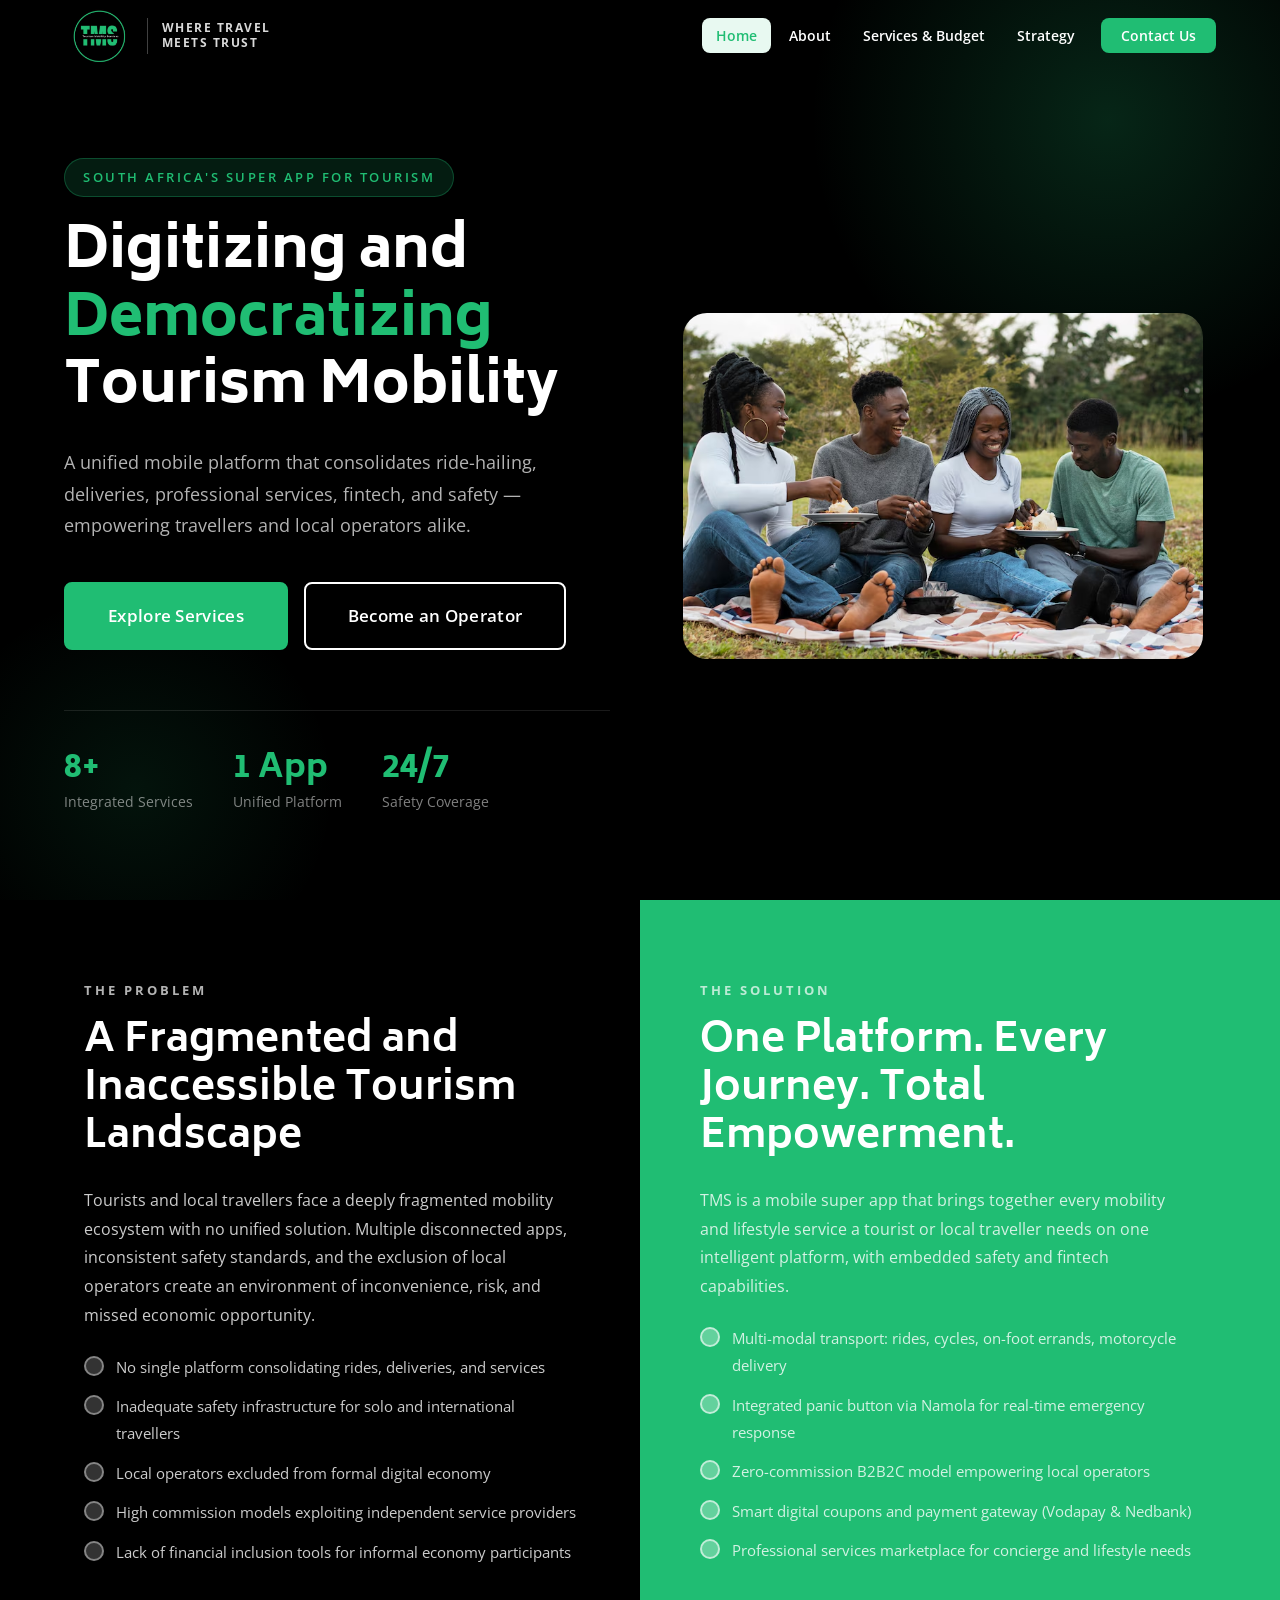
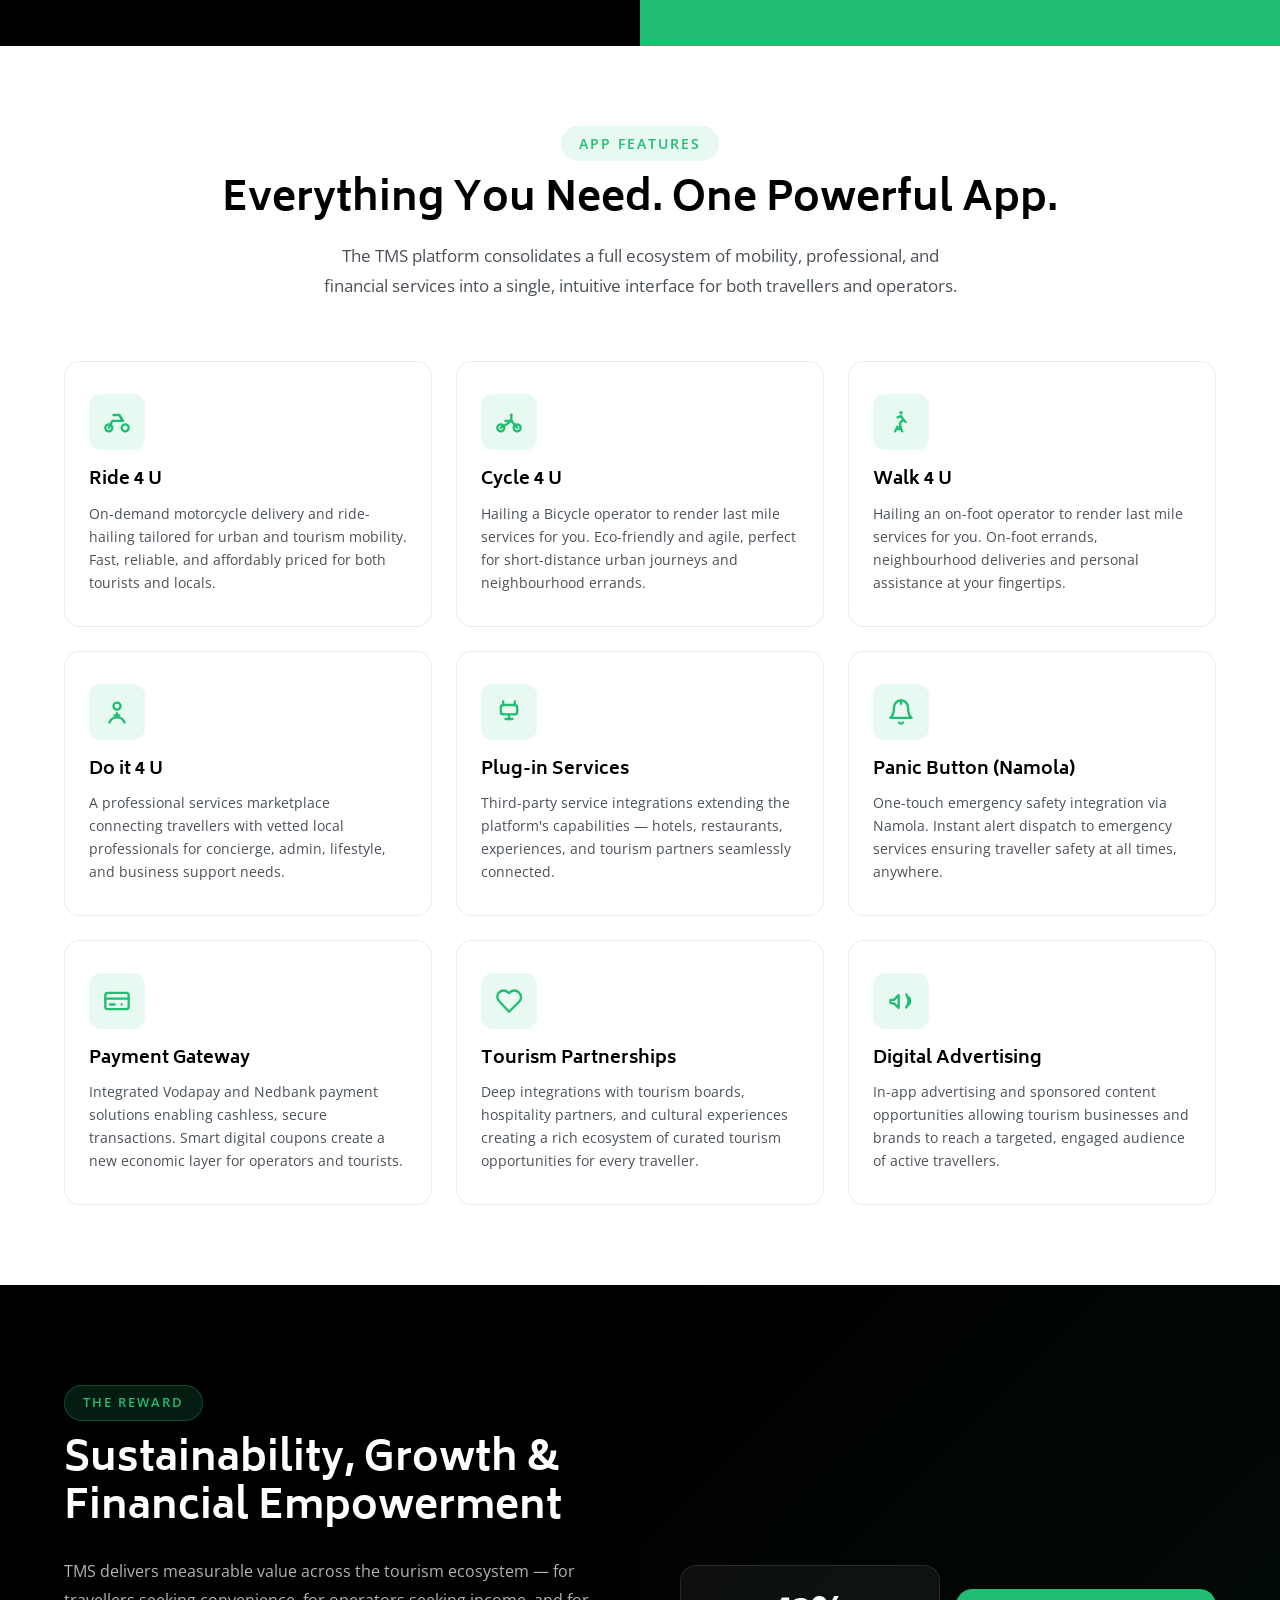
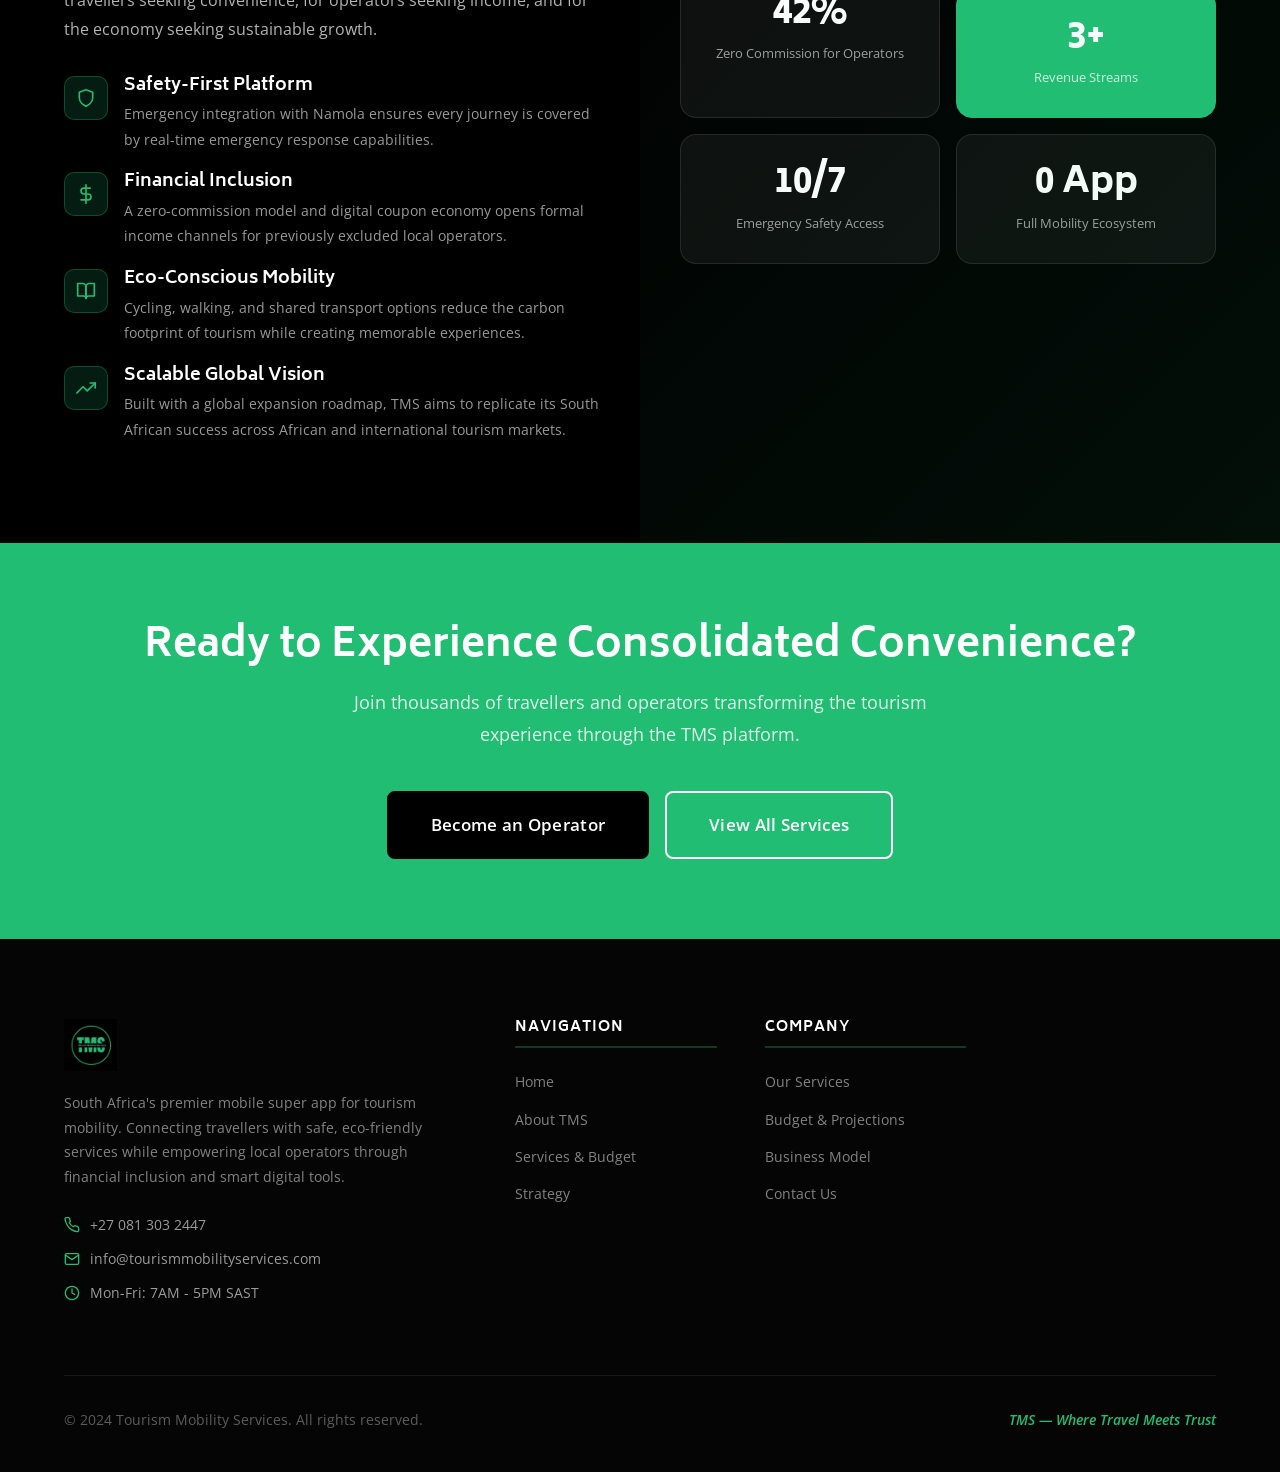
==== commit 31dce8db: "pagination and indexing" ====
--- a/index.html
+++ b/index.html
@@ -4,6 +4,7 @@
   <meta charset="UTF-8" />
   <meta name="viewport" content="width=device-width, initial-scale=1.0" />
   <meta name="description" content="Tourism Mobility Services (TMS) - South Africa's mobile super app digitizing and democratizing tourism mobility." />
+  <meta name="google-site-verification" content="-Ny9mov-IFaQGgQjs71c5cA7YvnaP6hlvoca4SGkb28" />
   <title>TMS - Tourism Mobility Services | Where Travel Meets Trust</title>
   <link rel="preconnect" href="https://fonts.googleapis.com" />
   <link rel="preconnect" href="https://fonts.gstatic.com" crossorigin />
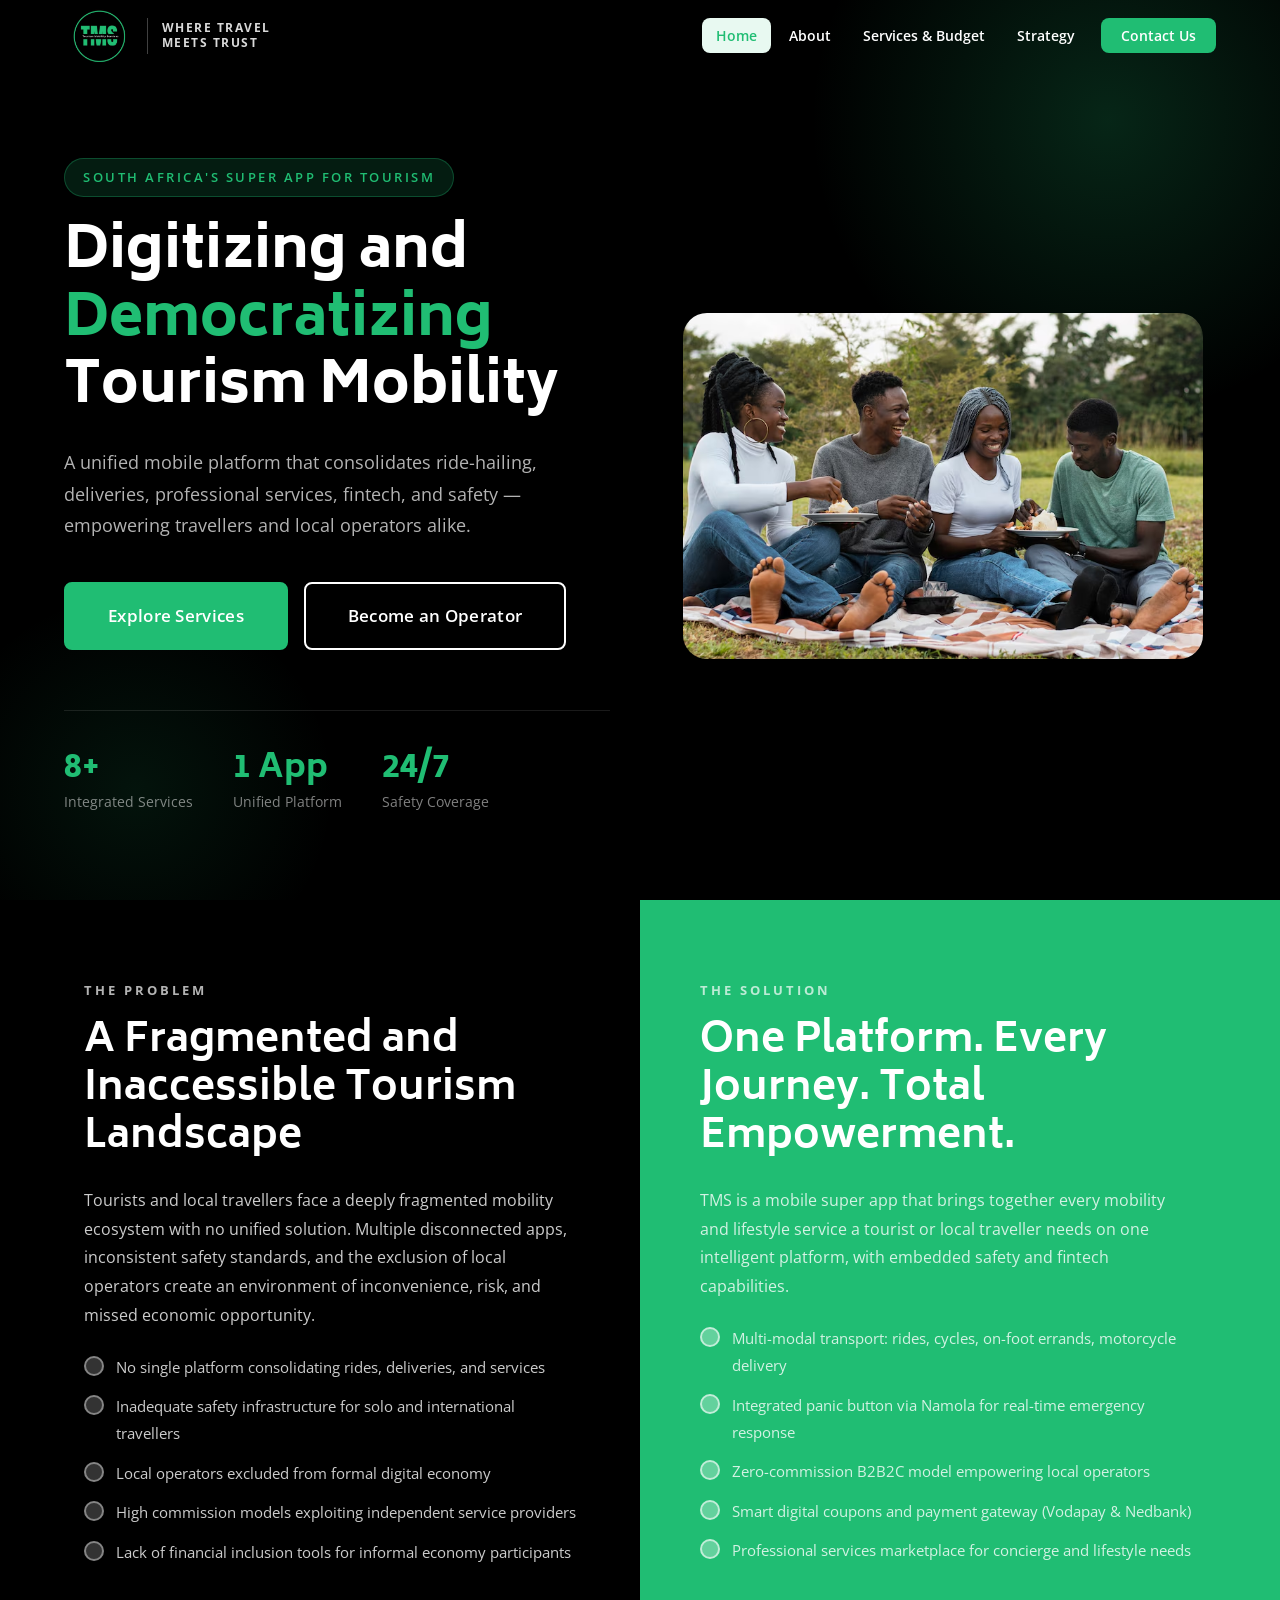
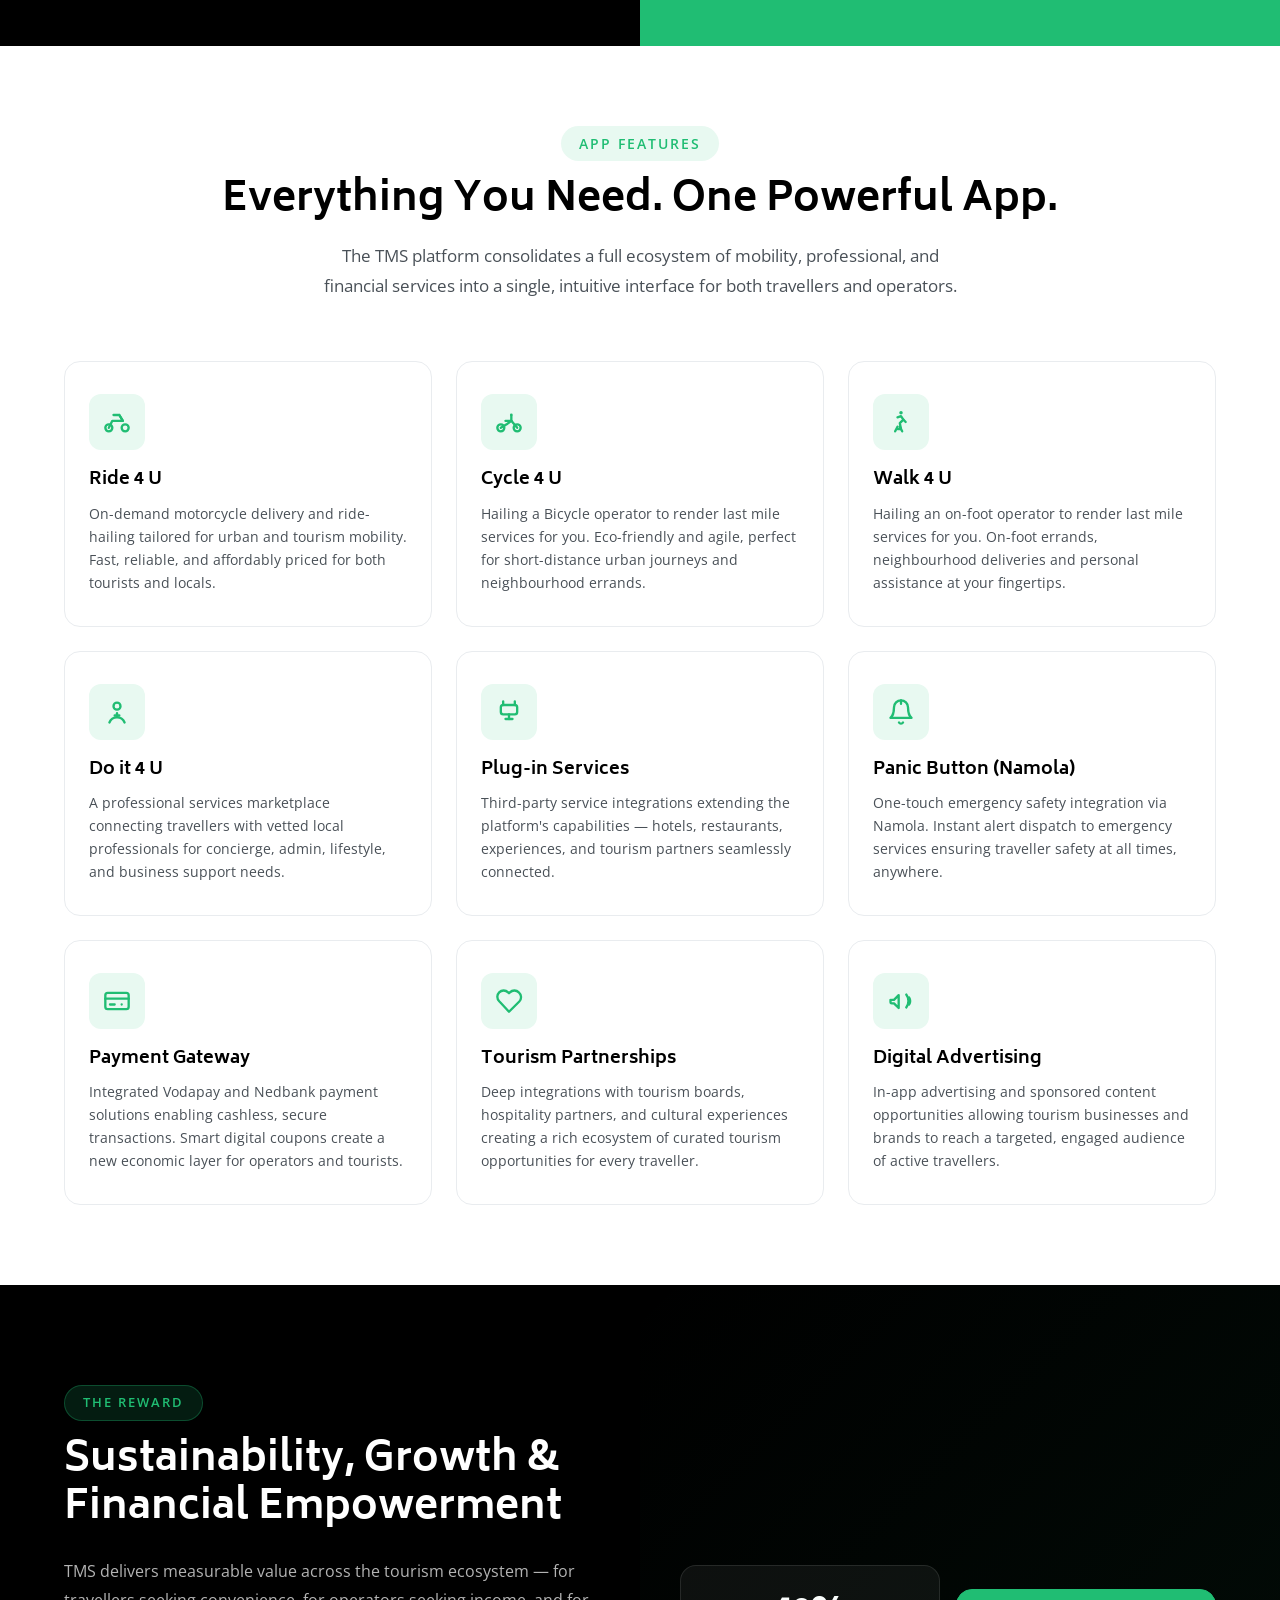
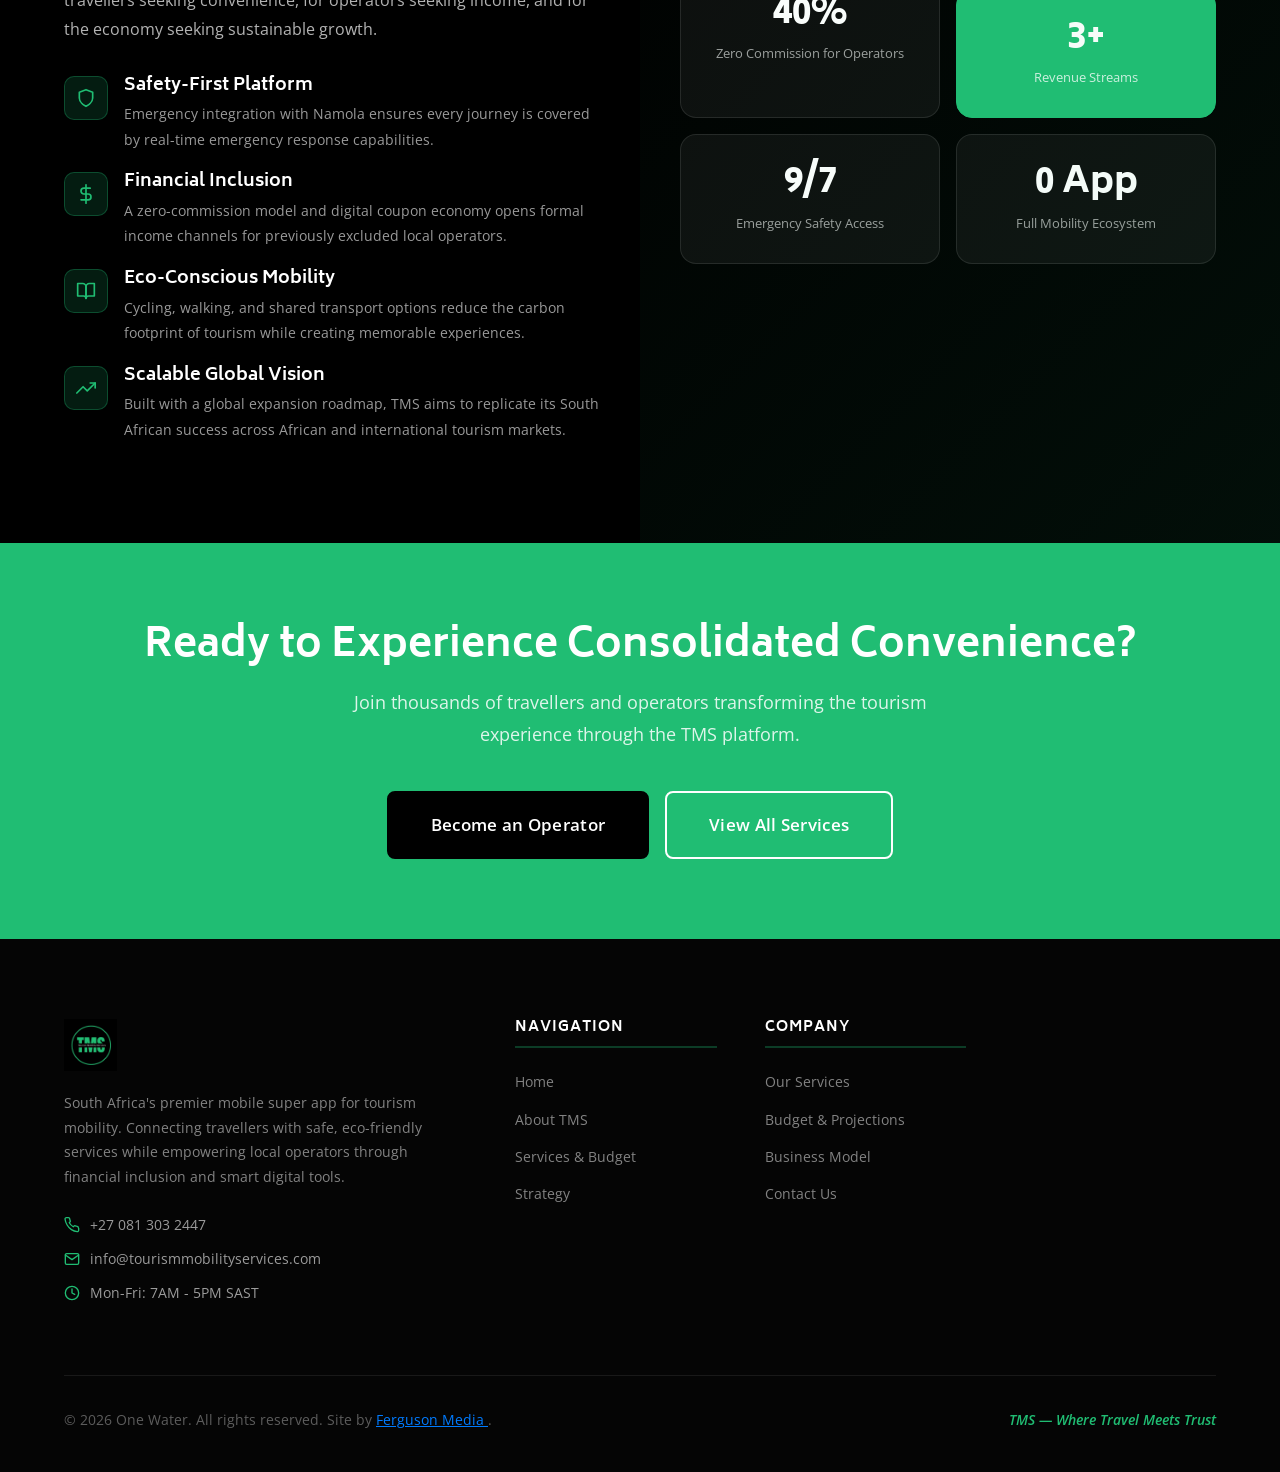
==== commit 506b075d: "changed right of reserve" ====
--- a/index.html
+++ b/index.html
@@ -320,69 +320,61 @@
     </div>
   </section>
 
-  <footer class="footer">
-    <div class="container">
-      <div class="footer-grid">
-        <div class="footer-brand">
-          <img src="images/black-logo.png" alt="TMS" style="height:52px;width:auto;object-fit:contain;display:block;margin-bottom:20px;" onerror="this.style.display='none';" />
-          <p>South Africa's premier mobile super app for tourism mobility. Connecting travellers with safe, eco-friendly services while empowering local operators through financial inclusion and smart digital tools.</p>
-          <div>
-            <div class="footer-contact-item">
-              <svg viewBox="0 0 24 24" fill="none" stroke="currentColor" stroke-width="2"><path d="M22 16.92v3a2 2 0 0 1-2.18 2 19.79 19.79 0 0 1-8.63-3.07A19.5 19.5 0 0 1 4.69 12 19.79 19.79 0 0 1 1.61 3.36 2 2 0 0 1 3.6 1h3a2 2 0 0 1 2 1.72 12.84 12.84 0 0 0 .7 2.81 2 2 0 0 1-.45 2.11L7.91 8.6a16 16 0 0 0 6 6l.92-.92a2 2 0 0 1 2.11-.45 12.84 12.84 0 0 0 2.81.7A2 2 0 0 1 21.44 16z" stroke-linecap="round" stroke-linejoin="round"/></svg>
-              <a href="tel:+27081303244">+27 081 303 2447</a>
-            </div>
-            <div class="footer-contact-item">
-              <svg viewBox="0 0 24 24" fill="none" stroke="currentColor" stroke-width="2"><path d="M4 4h16c1.1 0 2 .9 2 2v12c0 1.1-.9 2-2 2H4c-1.1 0-2-.9-2-2V6c0-1.1.9-2 2-2z" stroke-linecap="round" stroke-linejoin="round"/><polyline points="22,6 12,13 2,6" stroke-linecap="round" stroke-linejoin="round"/></svg>
-              <a href="mailto:info@tourismmobilityservices.com">info@tourismmobilityservices.com</a>
-            </div>
-            <div class="footer-contact-item">
-              <svg viewBox="0 0 24 24" fill="none" stroke="currentColor" stroke-width="2"><circle cx="12" cy="12" r="10" stroke-linecap="round"/><polyline points="12 6 12 12 16 14" stroke-linecap="round" stroke-linejoin="round"/></svg>
-              <span>Mon-Fri: 7AM - 5PM SAST</span>
-            </div>
-          </div>
-          <!-- <div class="app-store-buttons">
-            <a href="https://play.google.com/store" target="_blank" rel="noopener noreferrer" class="app-store-btn">
-              <svg width="22" height="24" viewBox="0 0 24 24" fill="none">
-                <path d="M3.18 1.4C2.68 1.7 2.4 2.22 2.4 2.9v18.2c0 .68.28 1.2.78 1.5l.1.06 10.2-10.2v-.24L3.28 1.34l-.1.06z" fill="#4FC3F7"/>
-                <path d="M16.9 15.8l-3.4-3.4v-.24l3.4-3.4.08.04 4.03 2.29c1.15.65 1.15 1.72 0 2.37L16.98 15.76l-.08.04z" fill="#FFD740"/>
-                <path d="M17 15.76L13.5 12.24 3.18 22.56c.38.4.98.45 1.65.08L17 15.76z" fill="#F44336"/>
-                <path d="M17 8.24L4.83 1.36C4.16.99 3.56 1.04 3.18 1.44l10.32 10.32 3.5-3.52z" fill="#69F0AE"/>
-              </svg>
-              <div class="app-store-btn-text"><small>Get it on</small><span>Google Play</span></div>
-            </a>
-            <a href="https://www.apple.com/app-store/" target="_blank" rel="noopener noreferrer" class="app-store-btn">
-              <svg width="20" height="24" viewBox="0 0 814 1000" fill="#fff">
-                <path d="M788.1 340.9c-5.8 4.5-108.2 62.2-108.2 190.5 0 148.4 130.3 200.9 134.2 202.2-.6 3.2-20.7 71.9-68.7 141.9-42.8 61.6-87.5 123.1-155.5 123.1s-85.5-39.5-164-39.5c-76.5 0-103.7 40.8-165.9 40.8s-105-57.8-155.5-127.4C46 790.7 0 663 0 541.8c0-207.5 135.4-317.3 268.5-317.3 121.7 0 193.9 41.5 256.6 41.5 60.3 0 144.9-43.5 218.4-43.5 25.3 0 105.6 2.9 153.8 90.5zm-188.3-259.5c32.3-38.1 55.3-91.1 55.3-144.1 0-7.3-.6-14.6-1.9-21.9-51.9 2-113.7 34.6-149.8 80.4-28.3 33.5-55.3 88.6-55.3 143.9 0 7.9 1.3 15.8 1.9 18.4 3.2.6 8.4 1.3 13.6 1.3 45.9 0 102.6-30.4 135.6-78z"/>
-              </svg>
-              <div class="app-store-btn-text"><small>Download on the</small><span>App Store</span></div>
-            </a>
-          </div> -->
-        </div>
-        <div class="footer-col">
-          <h5>Navigation</h5>
-          <ul class="footer-links">
-            <li><a href="index.html">Home</a></li>
-            <li><a href="about.html">About TMS</a></li>
-            <li><a href="platform.html">Services &amp; Budget</a></li>
-            <li><a href="strategy.html">Strategy</a></li>
-          </ul>
-        </div>
-        <div class="footer-col">
-          <h5>Company</h5>
-          <ul class="footer-links">
-            <li><a href="platform.html">Our Services</a></li>
-            <li><a href="platform.html#budget">Budget &amp; Projections</a></li>
-            <li><a href="strategy.html">Business Model</a></li>
-            <li><a href="contact.html">Contact Us</a></li>
-          </ul>
-        </div>
-      </div>
-      <div class="footer-bottom">
-        <p>&copy; 2024 Tourism Mobility Services. All rights reserved.</p>
-        <p class="tagline">TMS — Where Travel Meets Trust</p>
-      </div>
-    </div>
-  </footer>
+<footer class="footer">
+  <div class="container">
+    <div class="footer-grid">
+      <div class="footer-brand">
+        <img src="images/black-logo.png" alt="TMS" style="height:52px;width:auto;object-fit:contain;display:block;margin-bottom:20px;" onerror="this.style.display='none';" />
+        <p>South Africa's premier mobile super app for tourism mobility. Connecting travellers with safe, eco-friendly services while empowering local operators through financial inclusion and smart digital tools.</p>
+        <div>
+          <div class="footer-contact-item">
+            <svg viewBox="0 0 24 24" fill="none" stroke="currentColor" stroke-width="2"><path d="M22 16.92v3a2 2 0 0 1-2.18 2 19.79 19.79 0 0 1-8.63-3.07A19.5 19.5 0 0 1 4.69 12 19.79 19.79 0 0 1 1.61 3.36 2 2 0 0 1 3.6 1h3a2 2 0 0 1 2 1.72 12.84 12.84 0 0 0 .7 2.81 2 2 0 0 1-.45 2.11L7.91 8.6a16 16 0 0 0 6 6l.92-.92a2 2 0 0 1 2.11-.45 12.84 12.84 0 0 0 2.81.7A2 2 0 0 1 21.44 16z" stroke-linecap="round" stroke-linejoin="round"/></svg>
+            <a href="tel:+27081303244">+27 081 303 2447</a>
+          </div>
+          <div class="footer-contact-item">
+            <svg viewBox="0 0 24 24" fill="none" stroke="currentColor" stroke-width="2"><path d="M4 4h16c1.1 0 2 .9 2 2v12c0 1.1-.9 2-2 2H4c-1.1 0-2-.9-2-2V6c0-1.1.9-2 2-2z" stroke-linecap="round" stroke-linejoin="round"/><polyline points="22,6 12,13 2,6" stroke-linecap="round" stroke-linejoin="round"/></svg>
+            <a href="mailto:info@tourismmobilityservices.com">info@tourismmobilityservices.com</a>
+          </div>
+          <div class="footer-contact-item">
+            <svg viewBox="0 0 24 24" fill="none" stroke="currentColor" stroke-width="2"><circle cx="12" cy="12" r="10" stroke-linecap="round"/><polyline points="12 6 12 12 16 14" stroke-linecap="round" stroke-linejoin="round"/></svg>
+            <span>Mon-Fri: 7AM - 5PM SAST</span>
+          </div>
+        </div>
+      </div>
+
+      <div class="footer-col">
+        <h5>Navigation</h5>
+        <ul class="footer-links">
+          <li><a href="index.html">Home</a></li>
+          <li><a href="about.html">About TMS</a></li>
+          <li><a href="platform.html">Services &amp; Budget</a></li>
+          <li><a href="strategy.html">Strategy</a></li>
+        </ul>
+      </div>
+
+      <div class="footer-col">
+        <h5>Company</h5>
+        <ul class="footer-links">
+          <li><a href="platform.html">Our Services</a></li>
+          <li><a href="platform.html#budget">Budget &amp; Projections</a></li>
+          <li><a href="strategy.html">Business Model</a></li>
+          <li><a href="contact.html">Contact Us</a></li>
+        </ul>
+      </div>
+    </div>
+
+    <div class="footer-bottom">
+      <p>
+        &copy; 2026 One Water. All rights reserved. Site by 
+        <a href="https://fergusonmedia.co.za" target="_blank" style="color:#007bff;text-decoration:underline;">
+          Ferguson Media
+        </a>.
+      </p>
+
+      <p class="tagline">TMS — Where Travel Meets Trust</p>
+    </div>
+  </div>
+</footer>
 
   <script src="js/script.js"></script>
   <script>
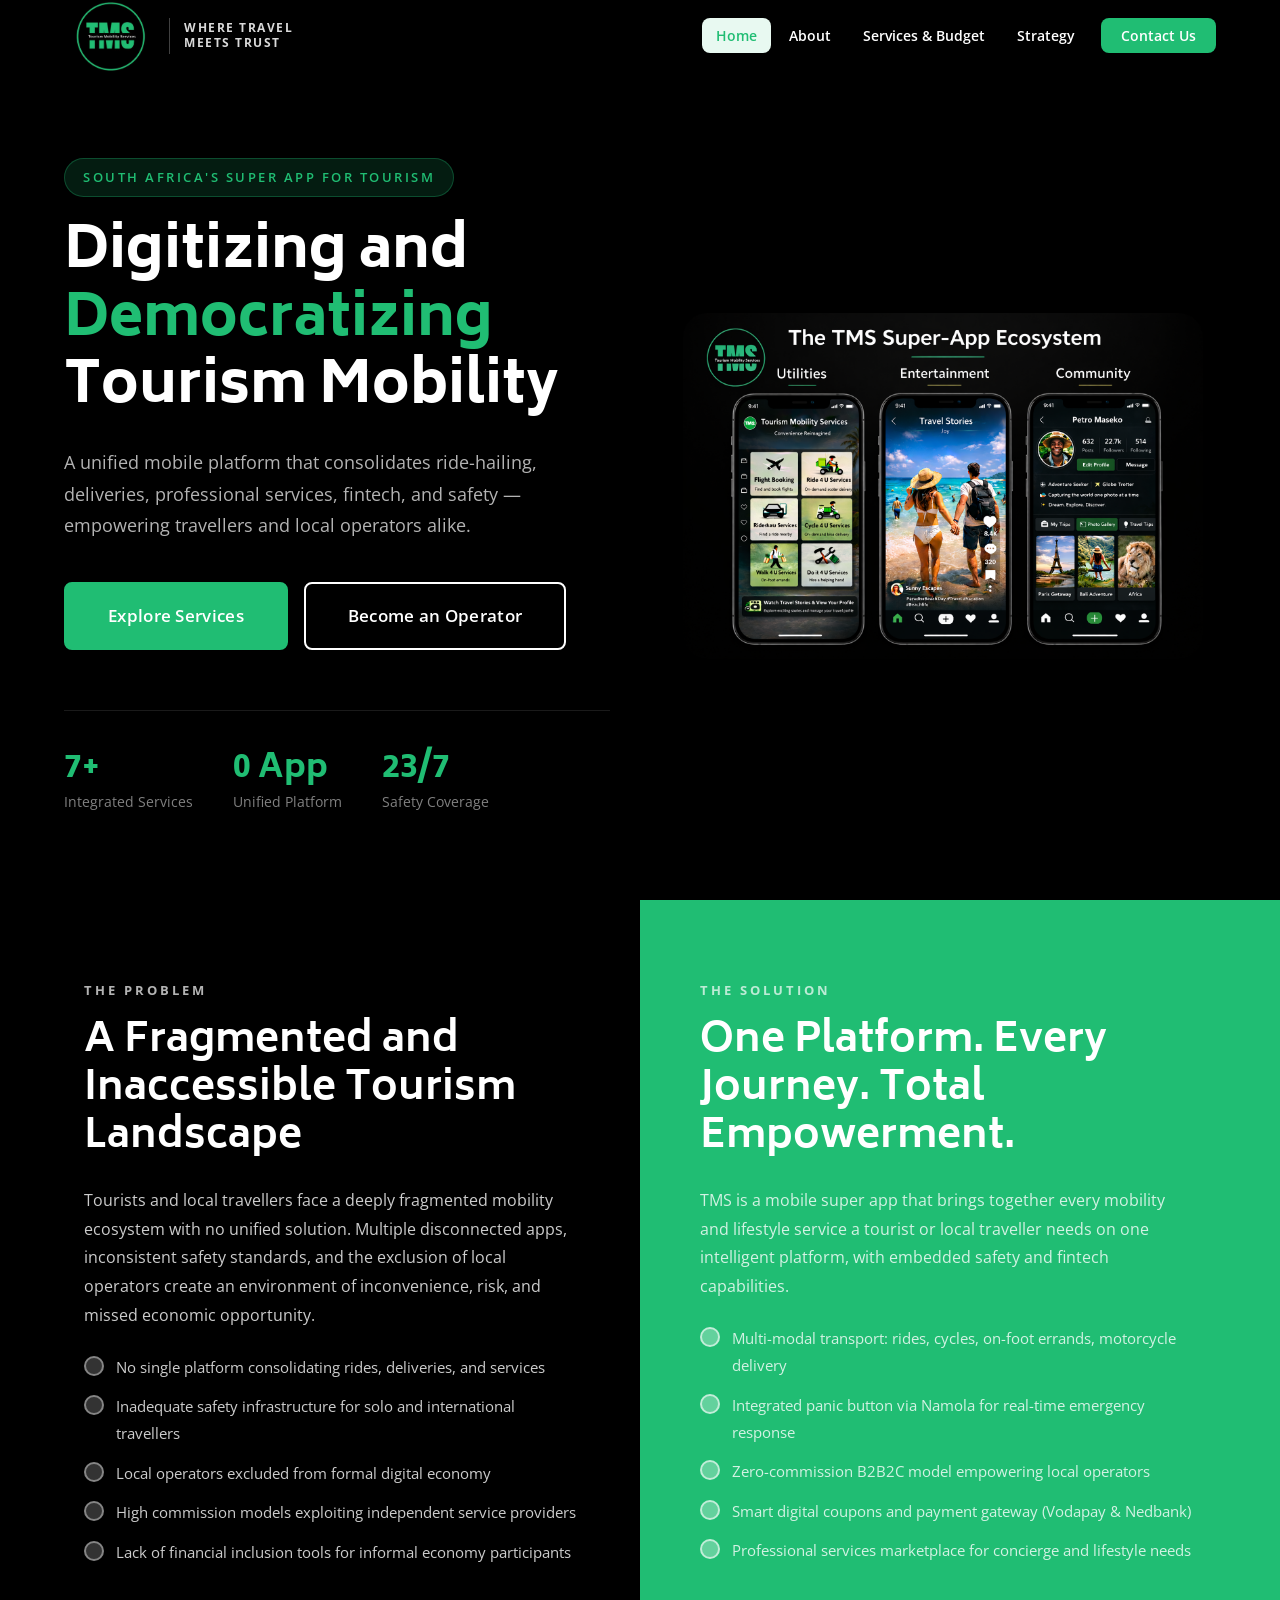
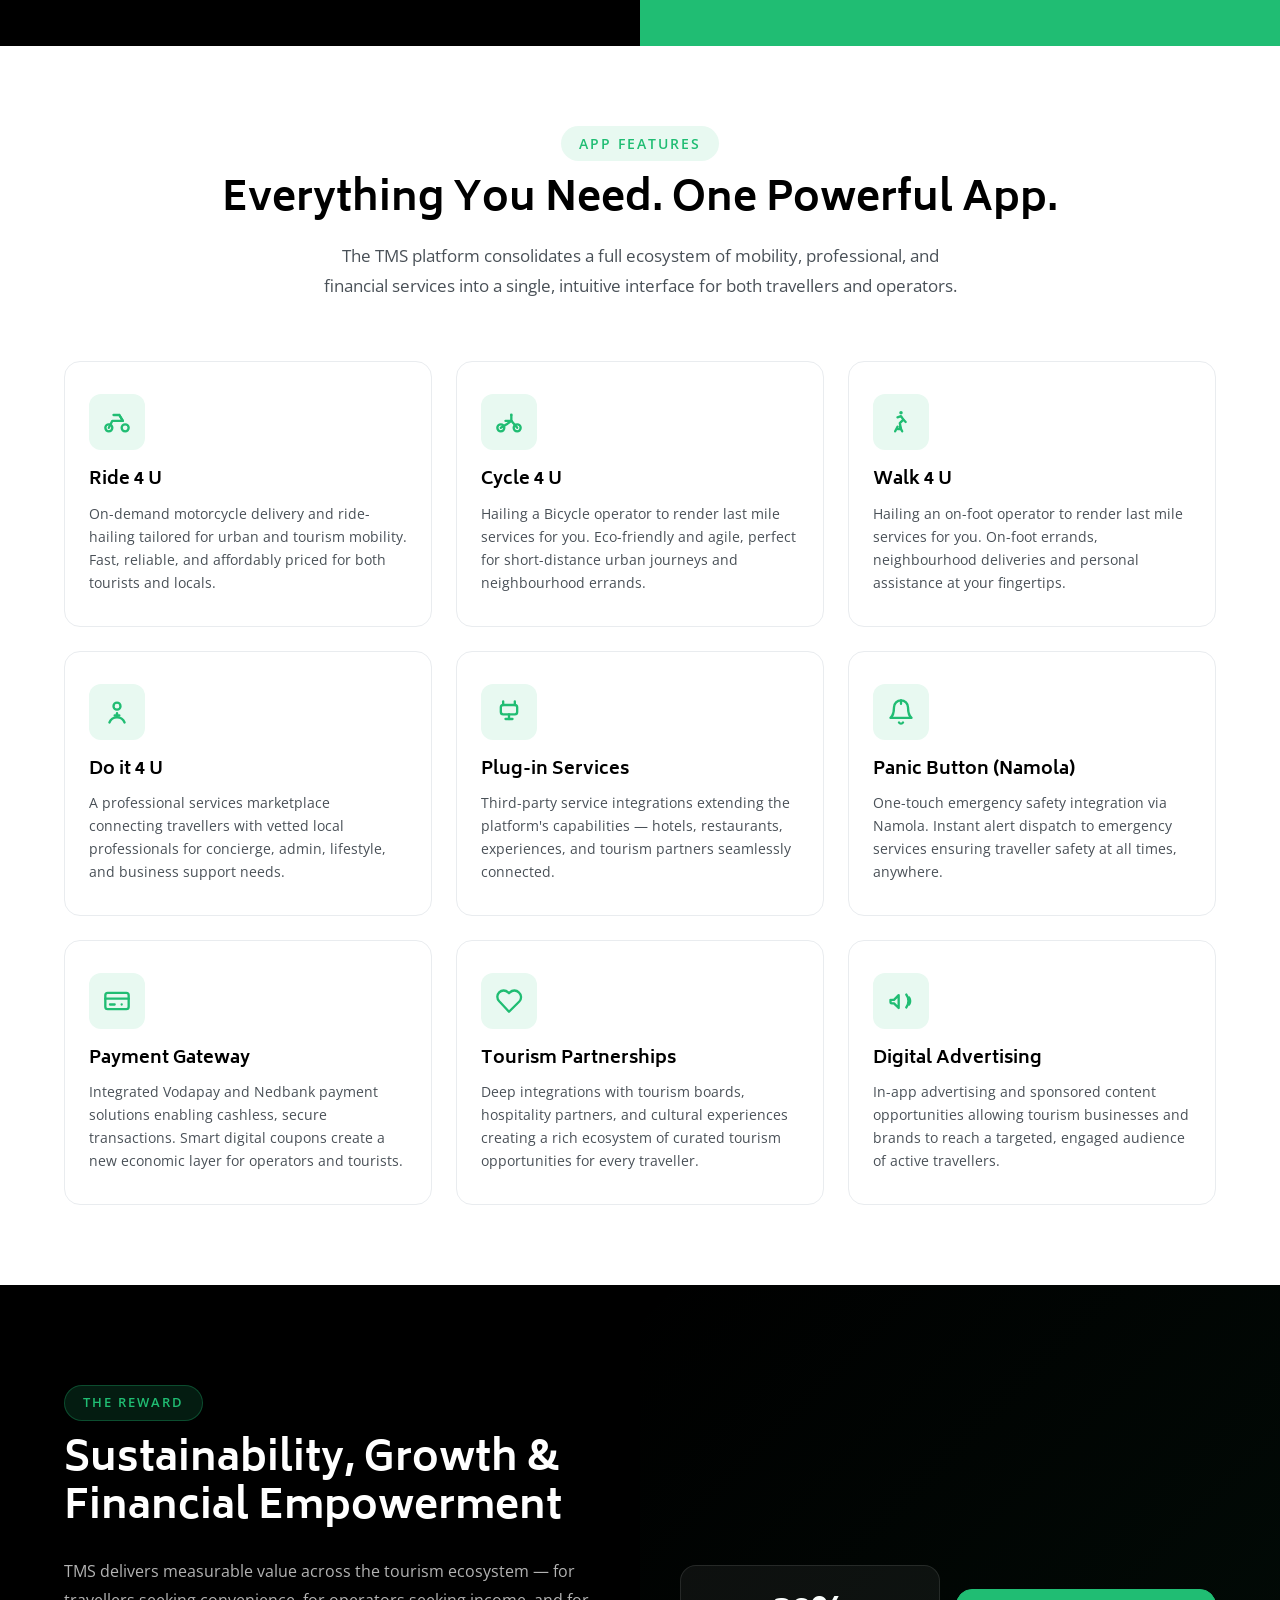
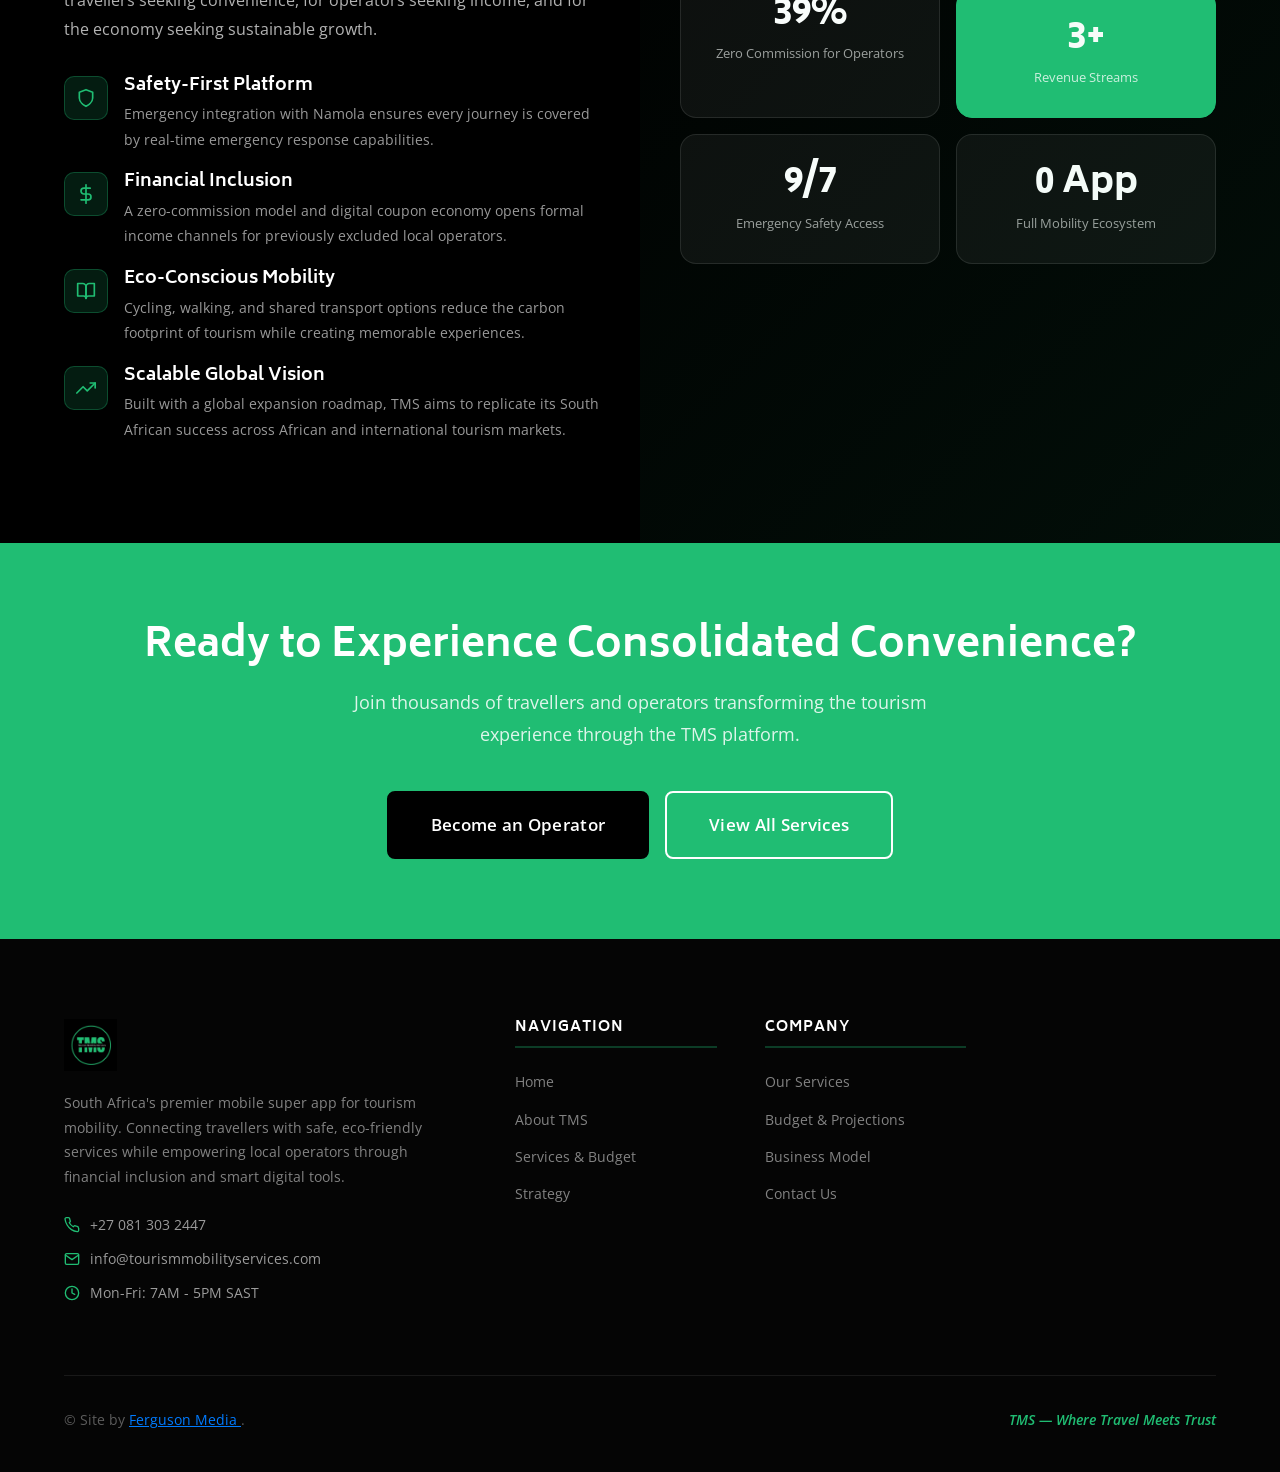
==== commit 6b9039f4: "making the logo big as R5" ====
--- a/index.html
+++ b/index.html
@@ -12,12 +12,12 @@
   <link rel="stylesheet" href="css/style.css" />
   <style>
     .navbar-logo-wrap { display:flex; align-items:center; gap:14px; text-decoration:none; }
-    .logo-img-large { display:block; height:68px; width:auto; max-width:240px; object-fit:contain; transition:opacity 0.2s; }
+    .logo-img-large { display:block; height: 90px; width:auto; max-width:240px; object-fit:contain; transition:opacity 0.2s; }
     .logo-slogan-divider { width:1px; height:36px; background:rgba(255,255,255,0.25); flex-shrink:0; transition:background 0.3s; }
     .navbar.scrolled .logo-slogan-divider { background:rgba(0,0,0,0.15); }
     .logo-slogan-text { font-family:'Open Sans',sans-serif; font-size:0.72rem; font-weight:700; letter-spacing:1.5px; text-transform:uppercase; color:rgba(255,255,255,0.85); line-height:1.3; white-space:nowrap; transition:color 0.3s; }
     .navbar.scrolled .logo-slogan-text { color:rgba(20,20,20,0.65); }
-    @media (max-width:600px) { .logo-slogan-divider,.logo-slogan-text{display:none;} .logo-img-large{height:50px;} }
+    @media (max-width:600px) { .logo-slogan-divider,.logo-slogan-text{display:none;} .logo-img-large{height:80px;} }
     .hero-mockup-img { width:100%; max-width:520px; height:auto; border-radius:24px; display:block; object-fit:cover; }
     @media (max-width:1023px) { .hero-visual{display:none!important;} .hero-grid{grid-template-columns:1fr!important;} }
     .nav-toggle{display:none;} .nav-links{display:flex!important;}
@@ -114,7 +114,7 @@
           </div>
         </div>
         <div class="hero-visual">
-          <img src="images/hero-mockup.jpg" alt="TMS in action" class="hero-mockup-img" onerror="this.style.display='none';" />
+          <img src="images/5. TMS Ecosystem .png" alt="TMS in action" class="hero-mockup-img" onerror="this.style.display='none';" />
         </div>
       </div>
     </div>
@@ -365,7 +365,7 @@
 
     <div class="footer-bottom">
       <p>
-        &copy; 2026 One Water. All rights reserved. Site by 
+        &copy;  Site by 
         <a href="https://fergusonmedia.co.za" target="_blank" style="color:#007bff;text-decoration:underline;">
           Ferguson Media
         </a>.
--- a/css/style.css
+++ b/css/style.css
@@ -547,27 +547,7 @@
   padding-top: var(--nav-height);
 }
 
-.hero::before {
-  content: '';
-  position: absolute;
-  top: -20%;
-  right: -10%;
-  width: 600px;
-  height: 600px;
-  background: radial-gradient(circle, rgba(32,189,115,0.2) 0%, transparent 70%);
-  pointer-events: none;
-}
-
-.hero::after {
-  content: '';
-  position: absolute;
-  bottom: -10%;
-  left: -5%;
-  width: 400px;
-  height: 400px;
-  background: radial-gradient(circle, rgba(32,189,115,0.1) 0%, transparent 70%);
-  pointer-events: none;
-}
+
 
 .hero-grid {
   display: grid;
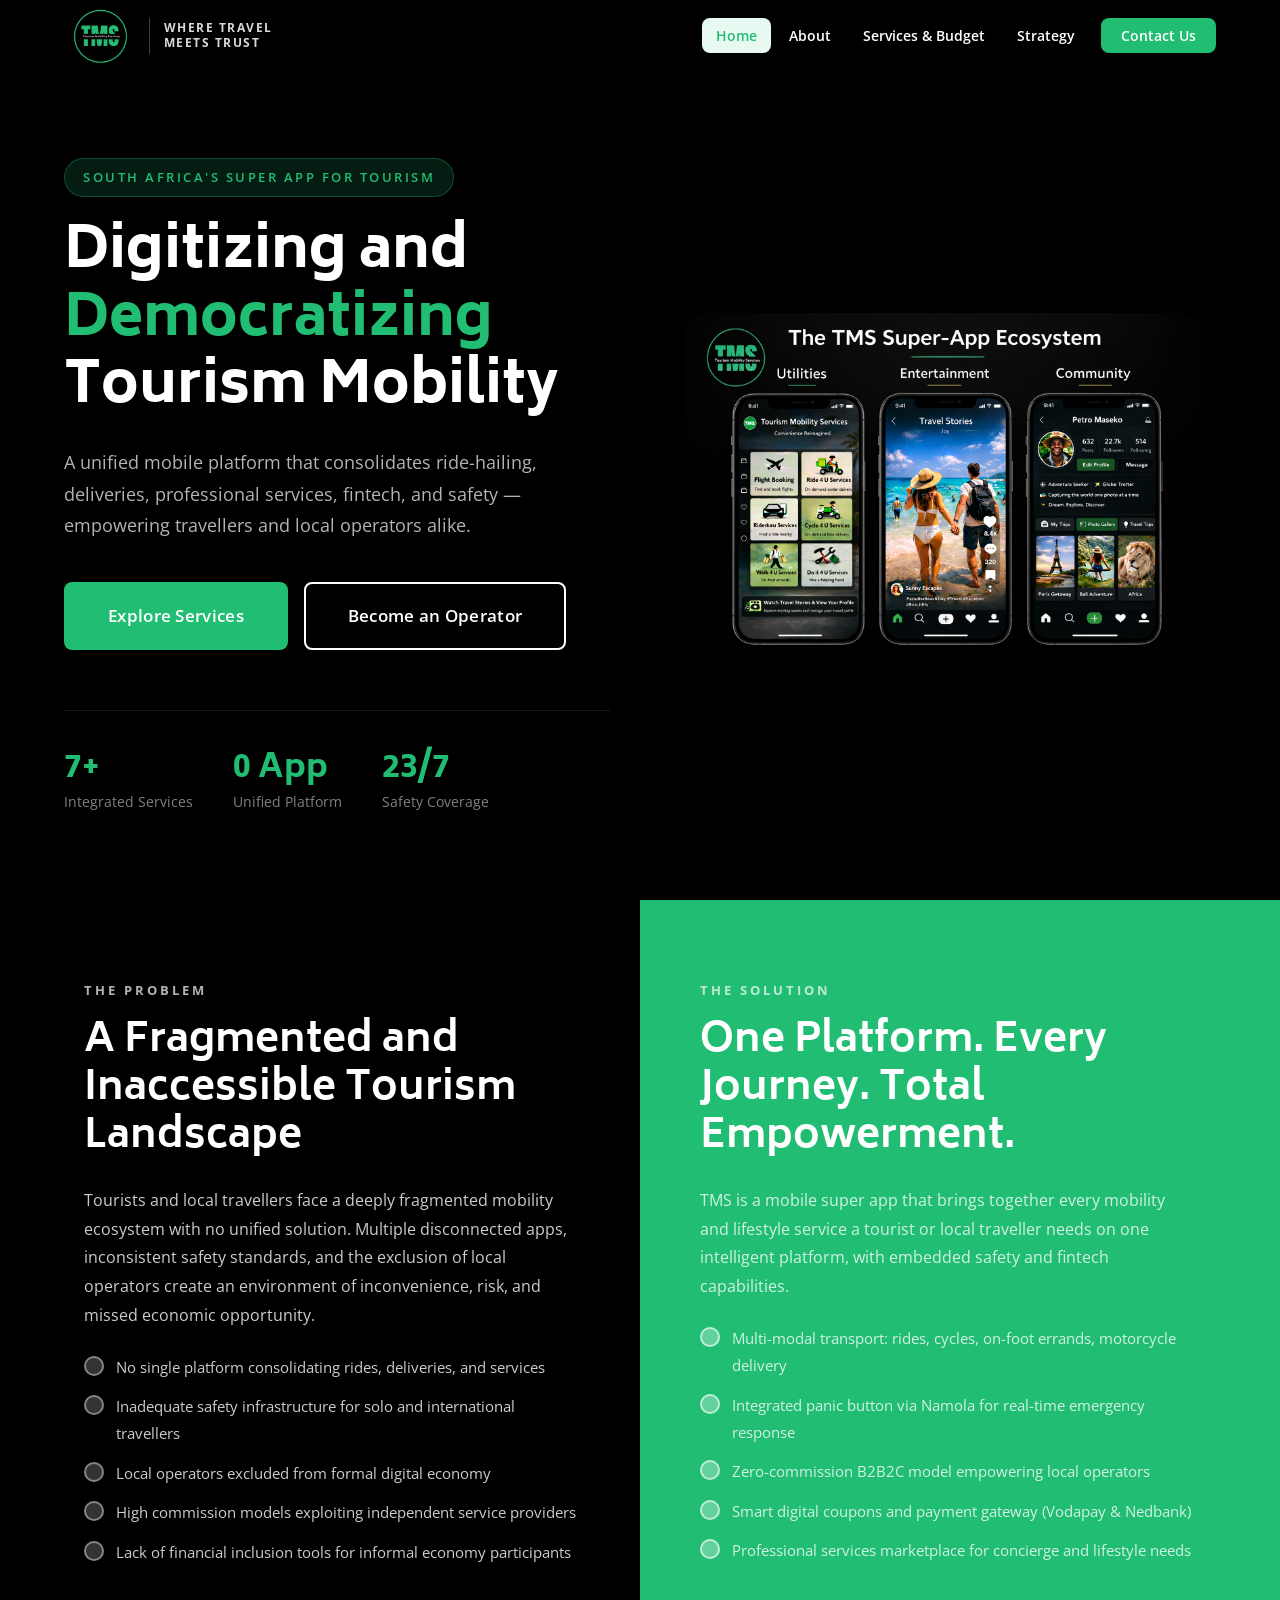
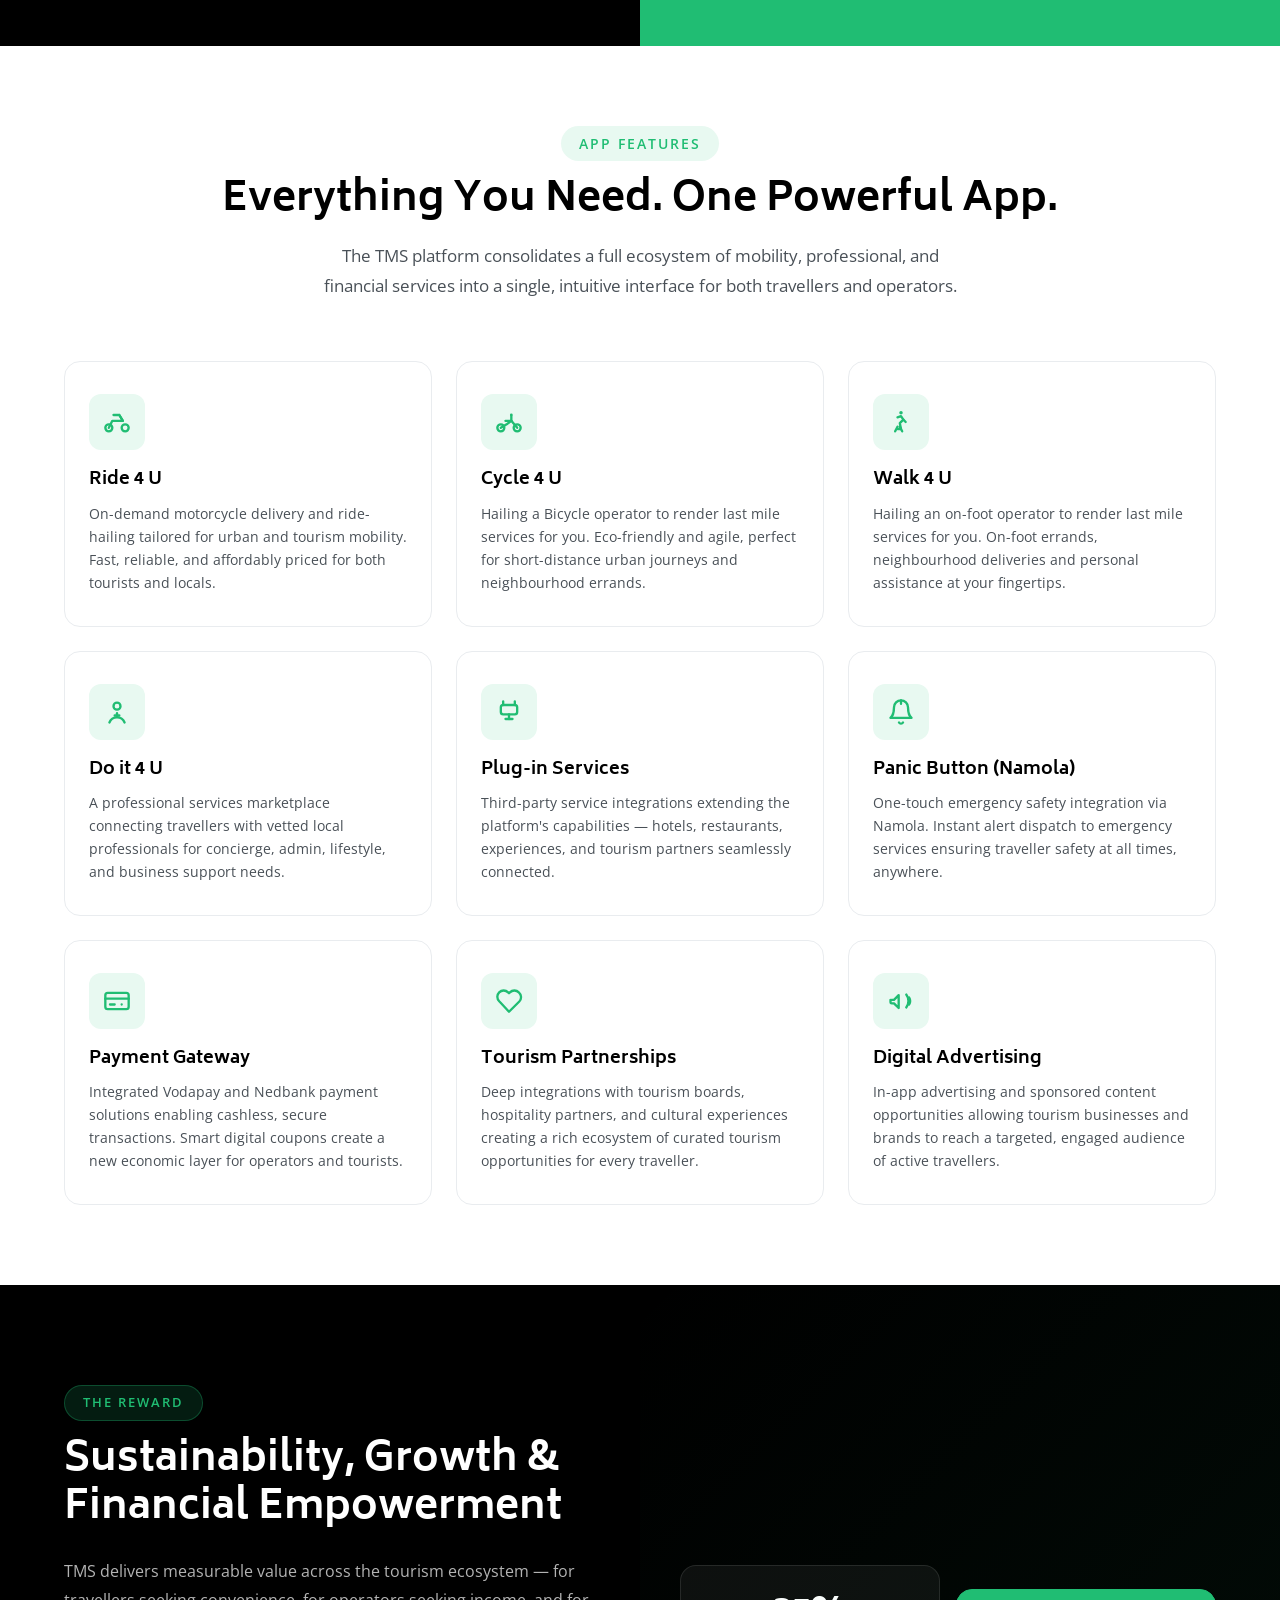
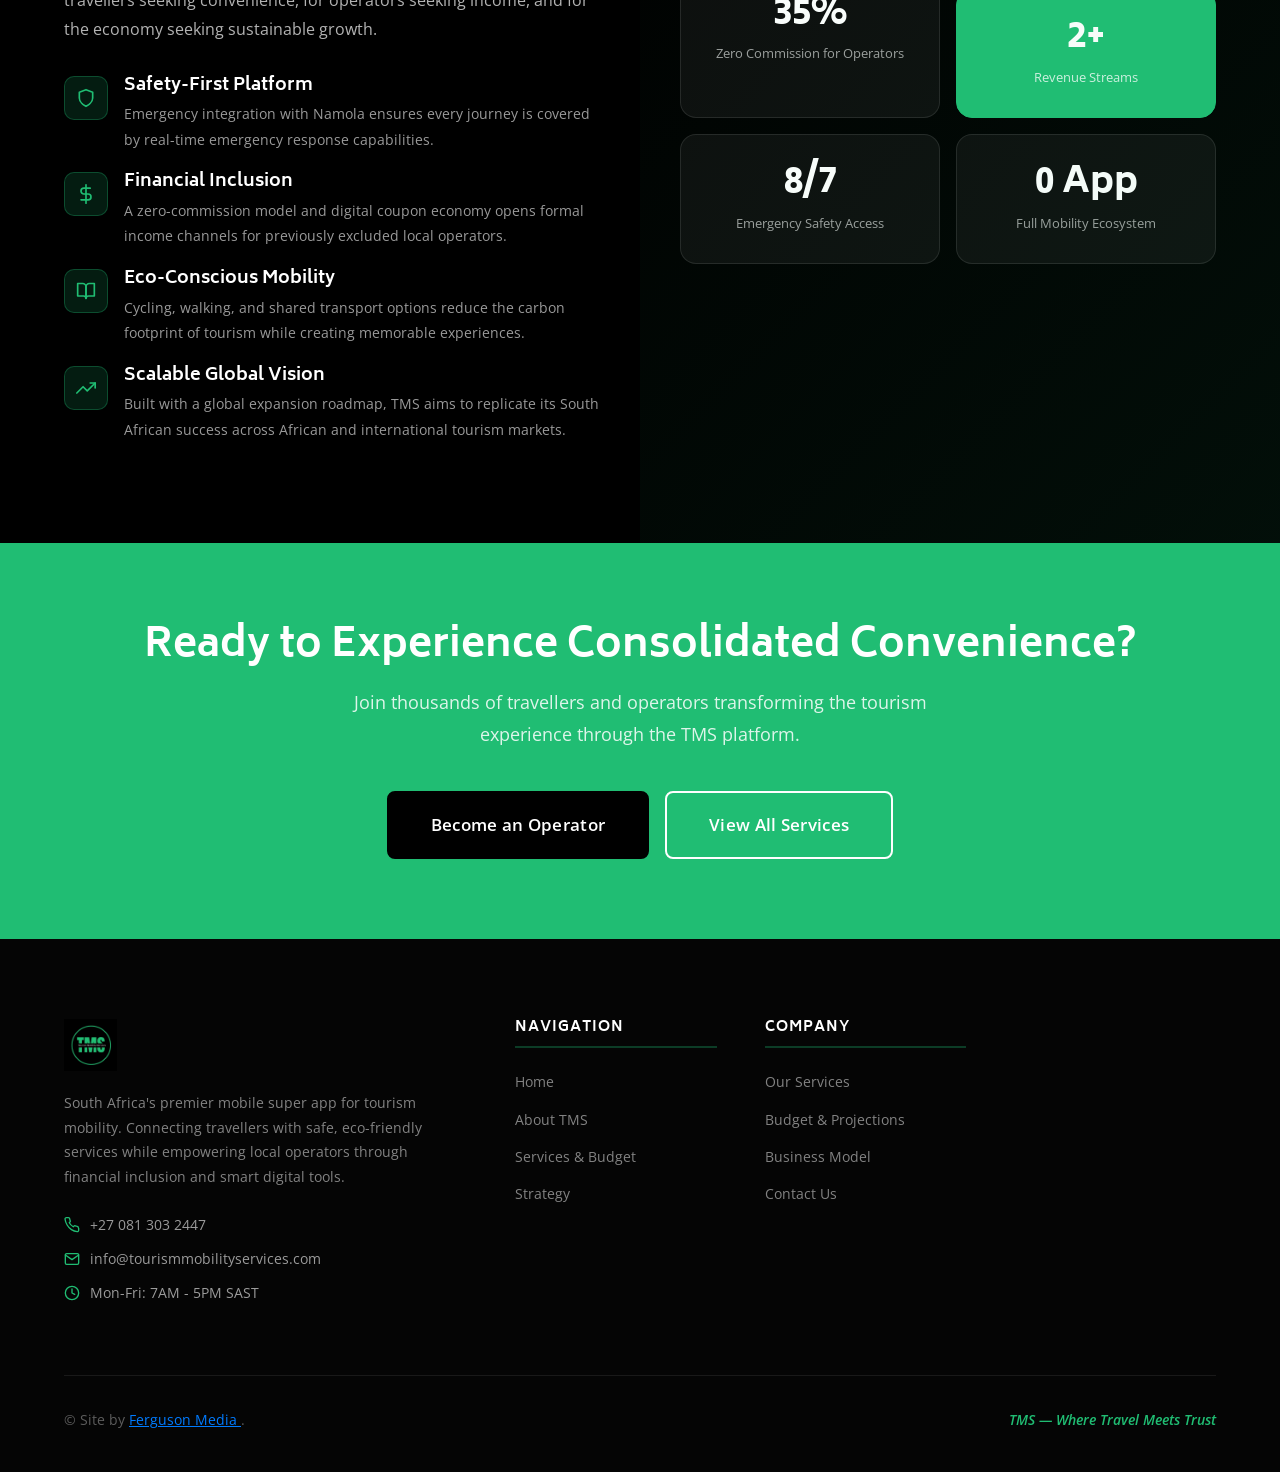
==== commit 483bf2fe: "increased logo" ====
--- a/index.html
+++ b/index.html
@@ -12,12 +12,12 @@
   <link rel="stylesheet" href="css/style.css" />
   <style>
     .navbar-logo-wrap { display:flex; align-items:center; gap:14px; text-decoration:none; }
-    .logo-img-large { display:block; height: 90px; width:auto; max-width:240px; object-fit:contain; transition:opacity 0.2s; }
+    .logo-img-large { display:block; height: 70px; width:auto; max-width:240px; object-fit:contain; transition:opacity 0.2s; }
     .logo-slogan-divider { width:1px; height:36px; background:rgba(255,255,255,0.25); flex-shrink:0; transition:background 0.3s; }
     .navbar.scrolled .logo-slogan-divider { background:rgba(0,0,0,0.15); }
     .logo-slogan-text { font-family:'Open Sans',sans-serif; font-size:0.72rem; font-weight:700; letter-spacing:1.5px; text-transform:uppercase; color:rgba(255,255,255,0.85); line-height:1.3; white-space:nowrap; transition:color 0.3s; }
     .navbar.scrolled .logo-slogan-text { color:rgba(20,20,20,0.65); }
-    @media (max-width:600px) { .logo-slogan-divider,.logo-slogan-text{display:none;} .logo-img-large{height:80px;} }
+    @media (max-width:600px) { .logo-slogan-divider,.logo-slogan-text{display:none;} .logo-img-large{height:65px;} }
     .hero-mockup-img { width:100%; max-width:520px; height:auto; border-radius:24px; display:block; object-fit:cover; }
     @media (max-width:1023px) { .hero-visual{display:none!important;} .hero-grid{grid-template-columns:1fr!important;} }
     .nav-toggle{display:none;} .nav-links{display:flex!important;}
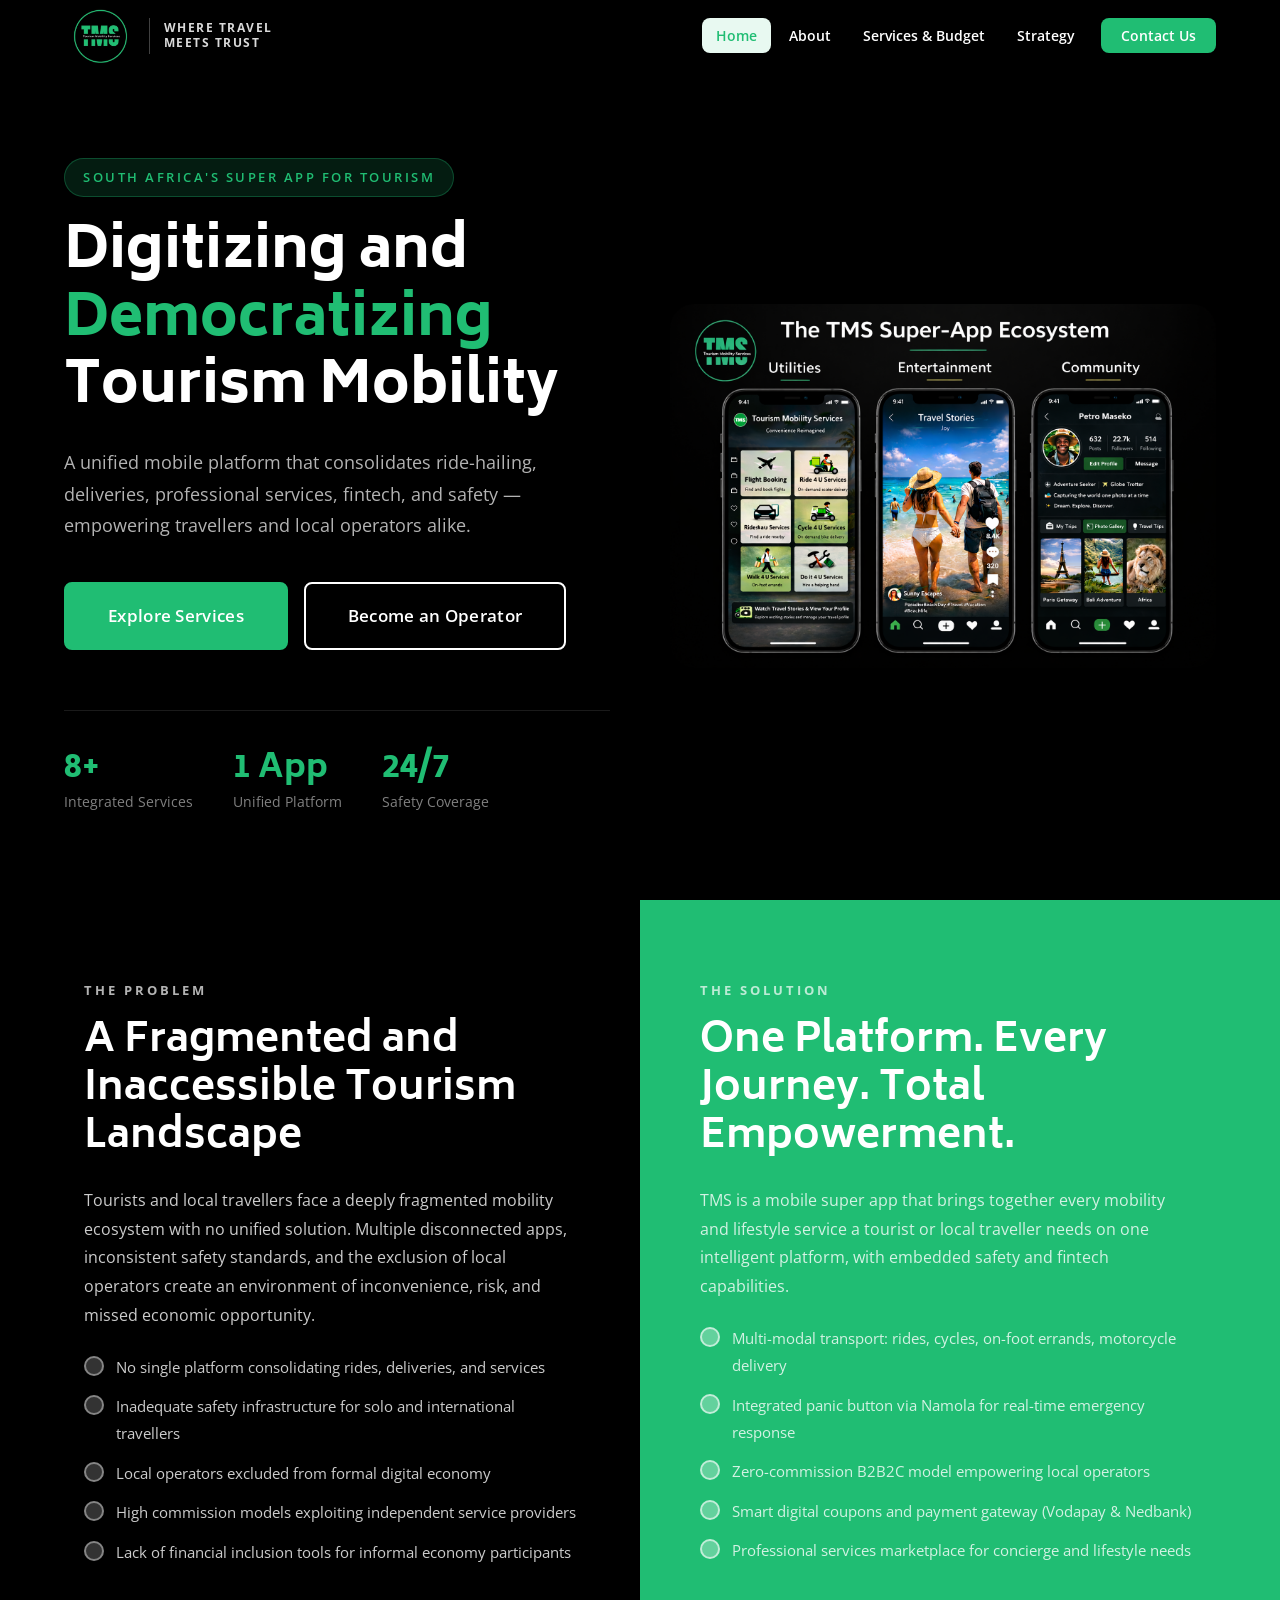
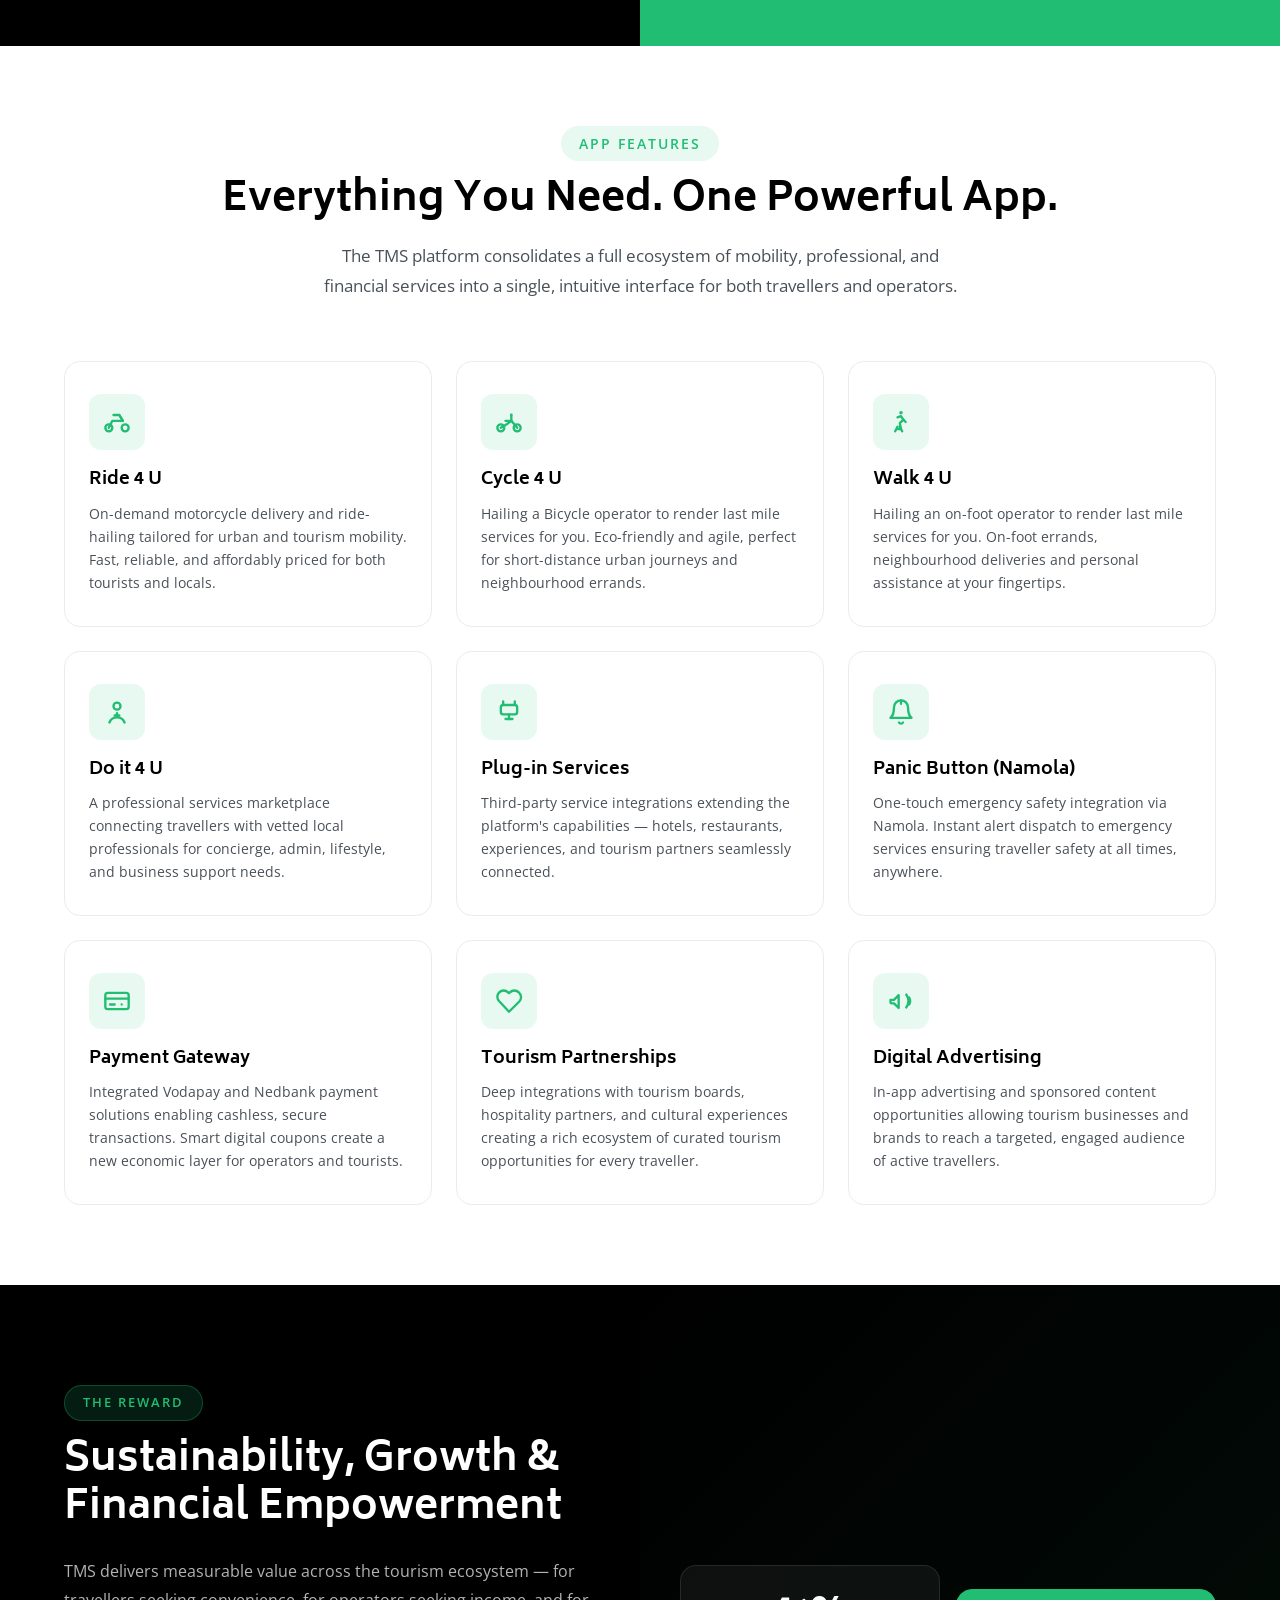
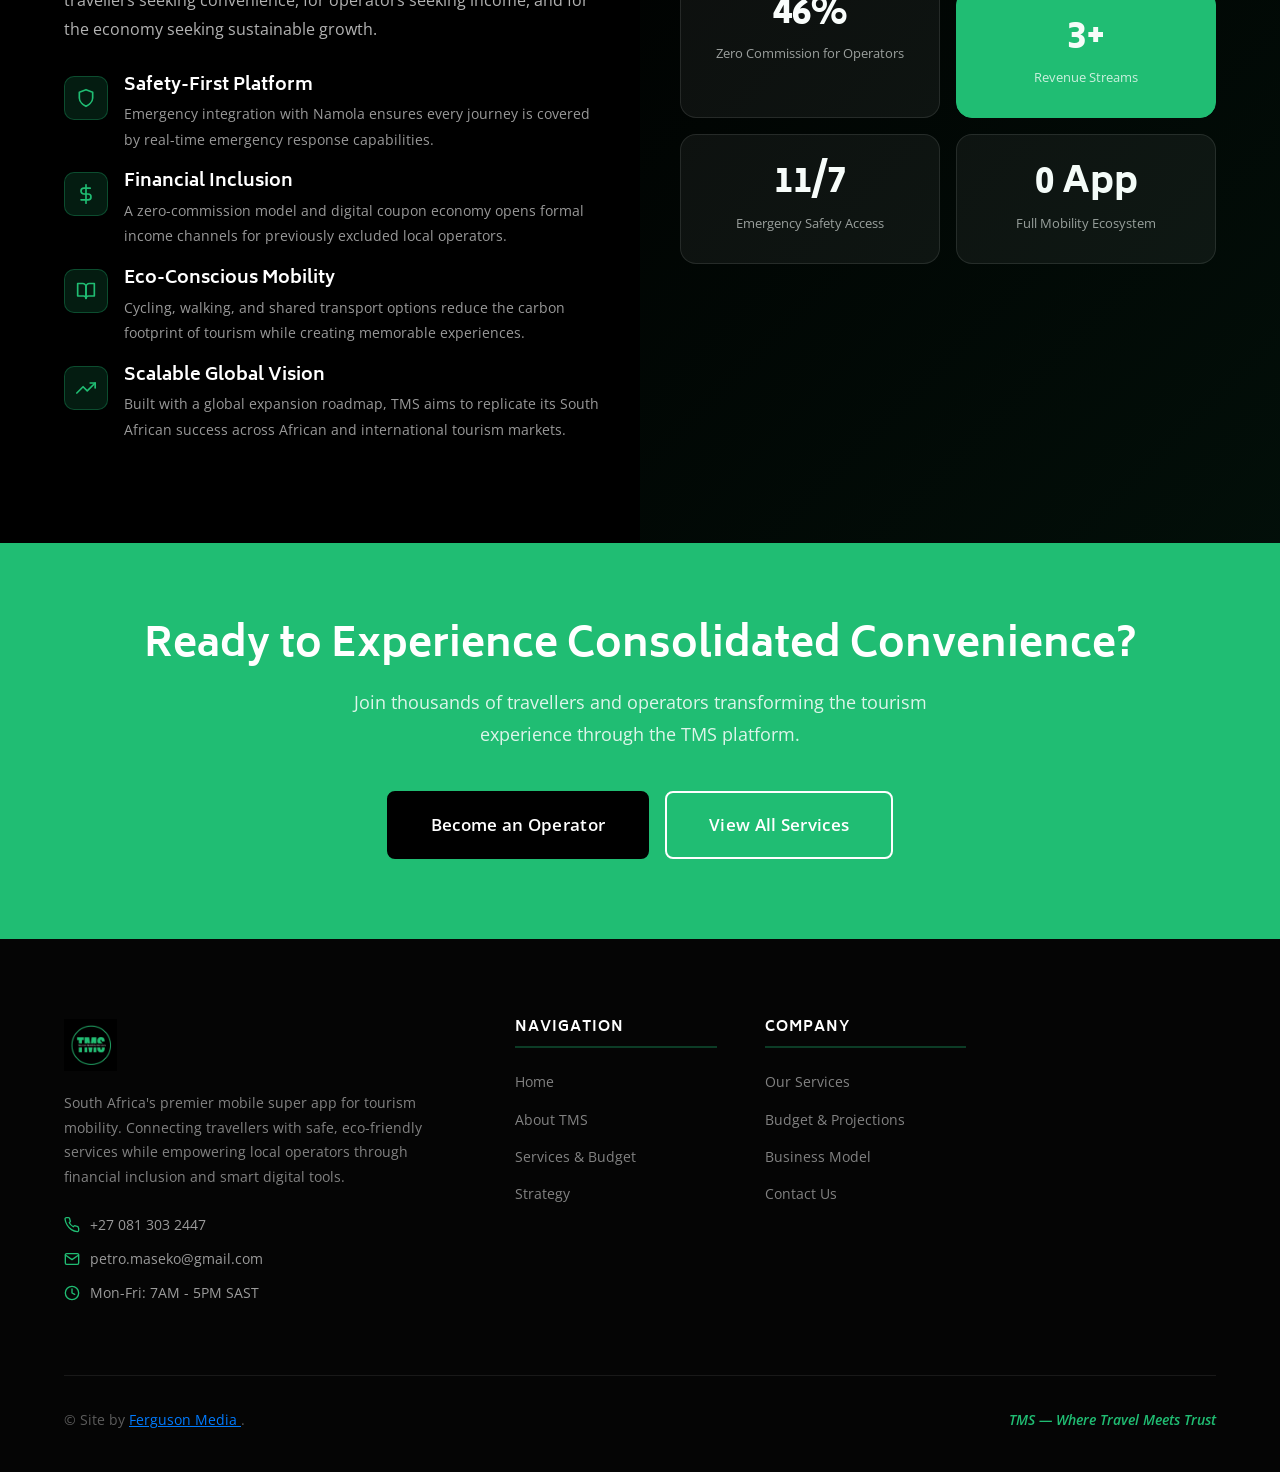
==== commit e0a2a08f: "increase hero mockup image" ====
--- a/index.html
+++ b/index.html
@@ -18,7 +18,7 @@
     .logo-slogan-text { font-family:'Open Sans',sans-serif; font-size:0.72rem; font-weight:700; letter-spacing:1.5px; text-transform:uppercase; color:rgba(255,255,255,0.85); line-height:1.3; white-space:nowrap; transition:color 0.3s; }
     .navbar.scrolled .logo-slogan-text { color:rgba(20,20,20,0.65); }
     @media (max-width:600px) { .logo-slogan-divider,.logo-slogan-text{display:none;} .logo-img-large{height:65px;} }
-    .hero-mockup-img { width:100%; max-width:520px; height:auto; border-radius:24px; display:block; object-fit:cover; }
+    .hero-mockup-img { width:100%; max-width:680px; height:auto; border-radius:24px; display:block; object-fit:cover; }
     @media (max-width:1023px) { .hero-visual{display:none!important;} .hero-grid{grid-template-columns:1fr!important;} }
     .nav-toggle{display:none;} .nav-links{display:flex!important;}
     @media (max-width:768px) { .nav-toggle{display:flex!important;} .nav-links{display:none!important;} }
@@ -333,7 +333,7 @@
           </div>
           <div class="footer-contact-item">
             <svg viewBox="0 0 24 24" fill="none" stroke="currentColor" stroke-width="2"><path d="M4 4h16c1.1 0 2 .9 2 2v12c0 1.1-.9 2-2 2H4c-1.1 0-2-.9-2-2V6c0-1.1.9-2 2-2z" stroke-linecap="round" stroke-linejoin="round"/><polyline points="22,6 12,13 2,6" stroke-linecap="round" stroke-linejoin="round"/></svg>
-            <a href="mailto:info@tourismmobilityservices.com">info@tourismmobilityservices.com</a>
+            <a href="mailto:petro.maseko@gmail.com">petro.maseko@gmail.com</a>
           </div>
           <div class="footer-contact-item">
             <svg viewBox="0 0 24 24" fill="none" stroke="currentColor" stroke-width="2"><circle cx="12" cy="12" r="10" stroke-linecap="round"/><polyline points="12 6 12 12 16 14" stroke-linecap="round" stroke-linejoin="round"/></svg>
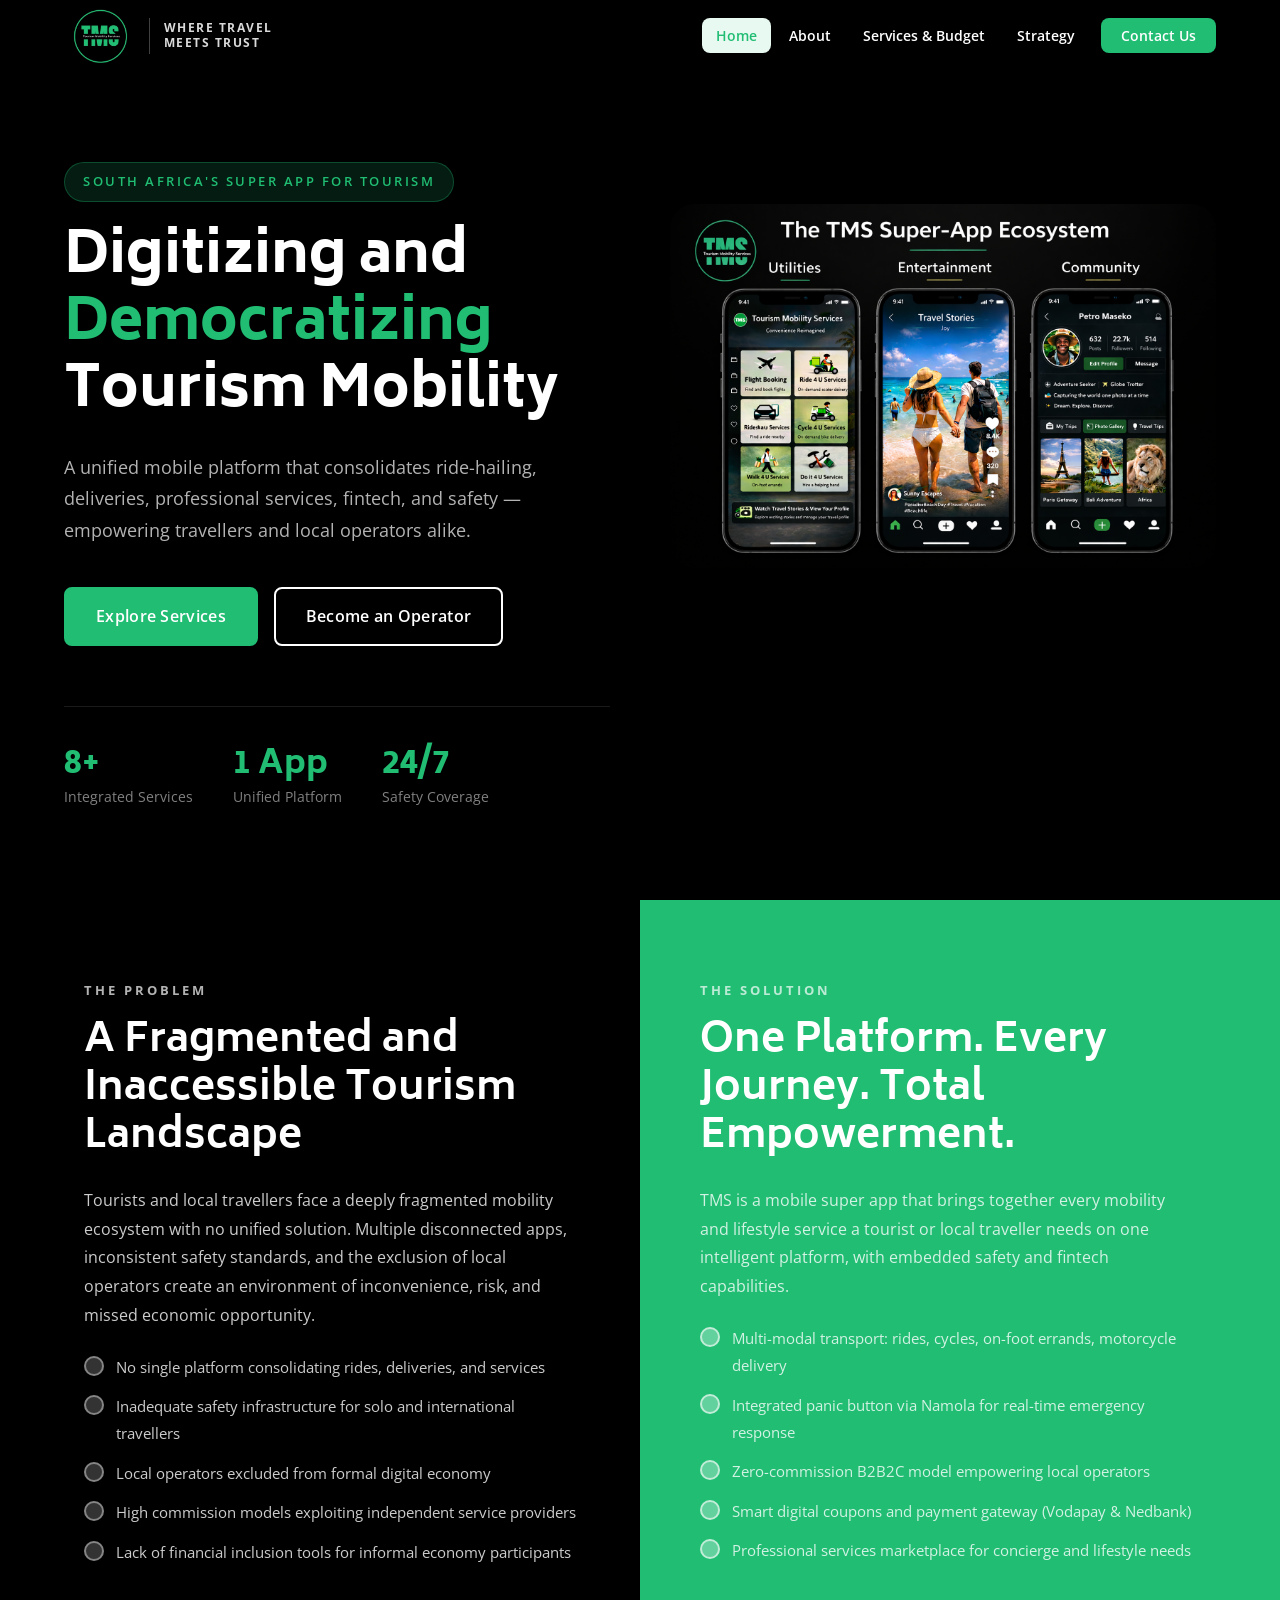
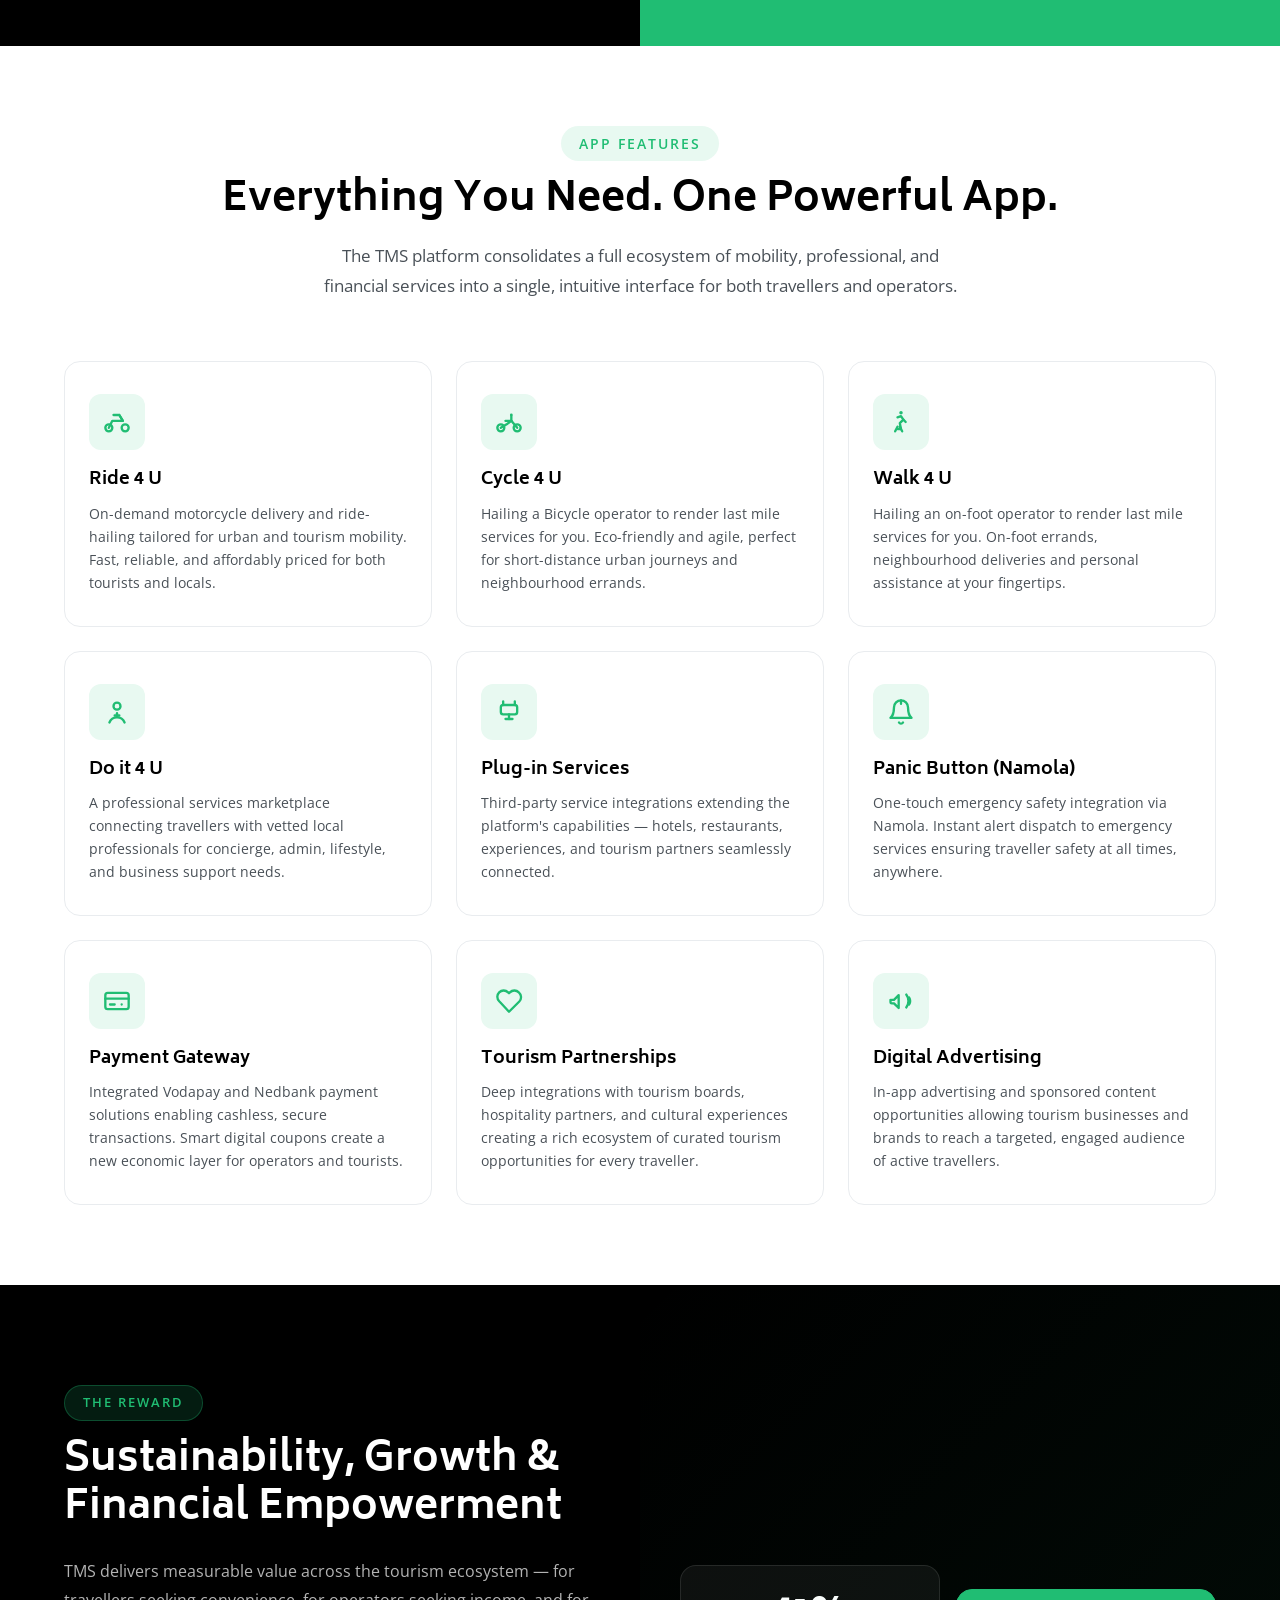
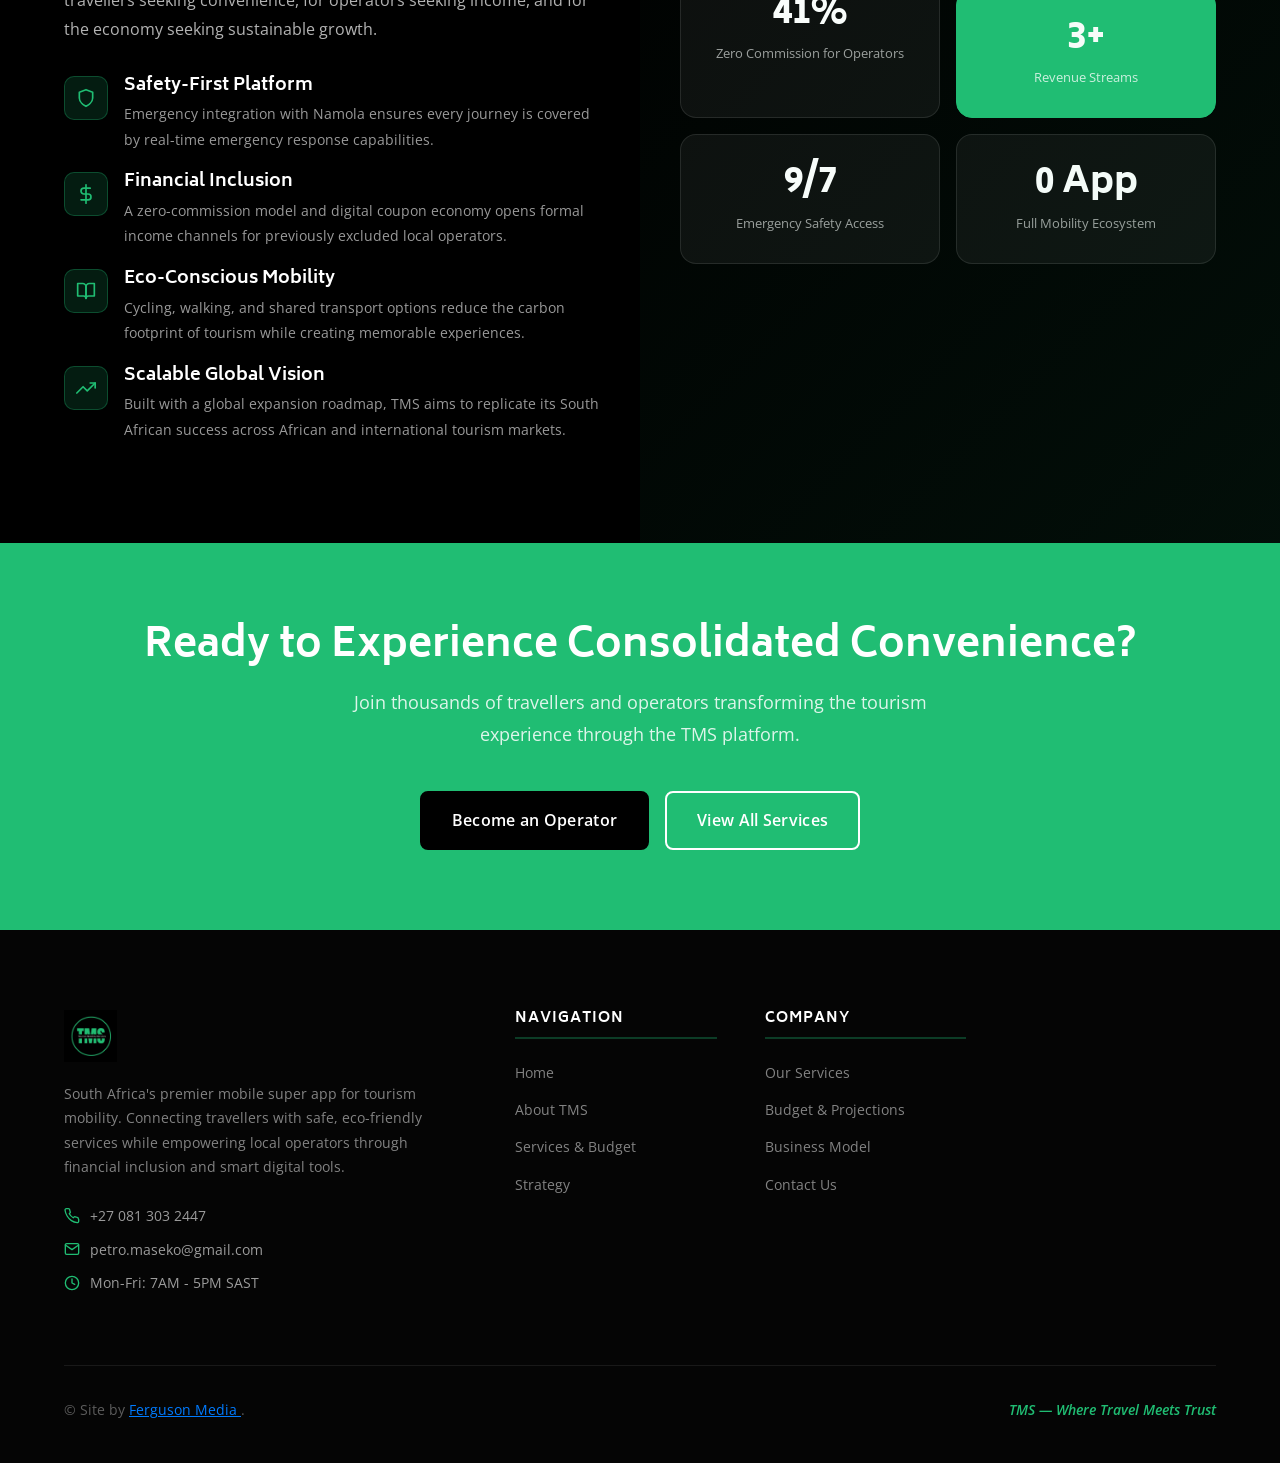
==== commit a9d6e81b: "moving upwards the hero image" ====
--- a/index.html
+++ b/index.html
@@ -18,7 +18,7 @@
     .logo-slogan-text { font-family:'Open Sans',sans-serif; font-size:0.72rem; font-weight:700; letter-spacing:1.5px; text-transform:uppercase; color:rgba(255,255,255,0.85); line-height:1.3; white-space:nowrap; transition:color 0.3s; }
     .navbar.scrolled .logo-slogan-text { color:rgba(20,20,20,0.65); }
     @media (max-width:600px) { .logo-slogan-divider,.logo-slogan-text{display:none;} .logo-img-large{height:65px;} }
-    .hero-mockup-img { width:100%; max-width:680px; height:auto; border-radius:24px; display:block; object-fit:cover; }
+.hero-mockup-img { width:100%; max-width:820px; height:auto; border-radius:24px; display:block; object-fit:cover; margin-top:-200px; }
     @media (max-width:1023px) { .hero-visual{display:none!important;} .hero-grid{grid-template-columns:1fr!important;} }
     .nav-toggle{display:none;} .nav-links{display:flex!important;}
     @media (max-width:768px) { .nav-toggle{display:flex!important;} .nav-links{display:none!important;} }
--- a/css/style.css
+++ b/css/style.css
@@ -282,8 +282,8 @@
 }
 
 .btn-lg {
-  padding: 18px 42px;
-  font-size: 1.05rem;
+  padding: 14px 30px;
+  font-size: 1.0rem;
 }
 
 /* ============================================
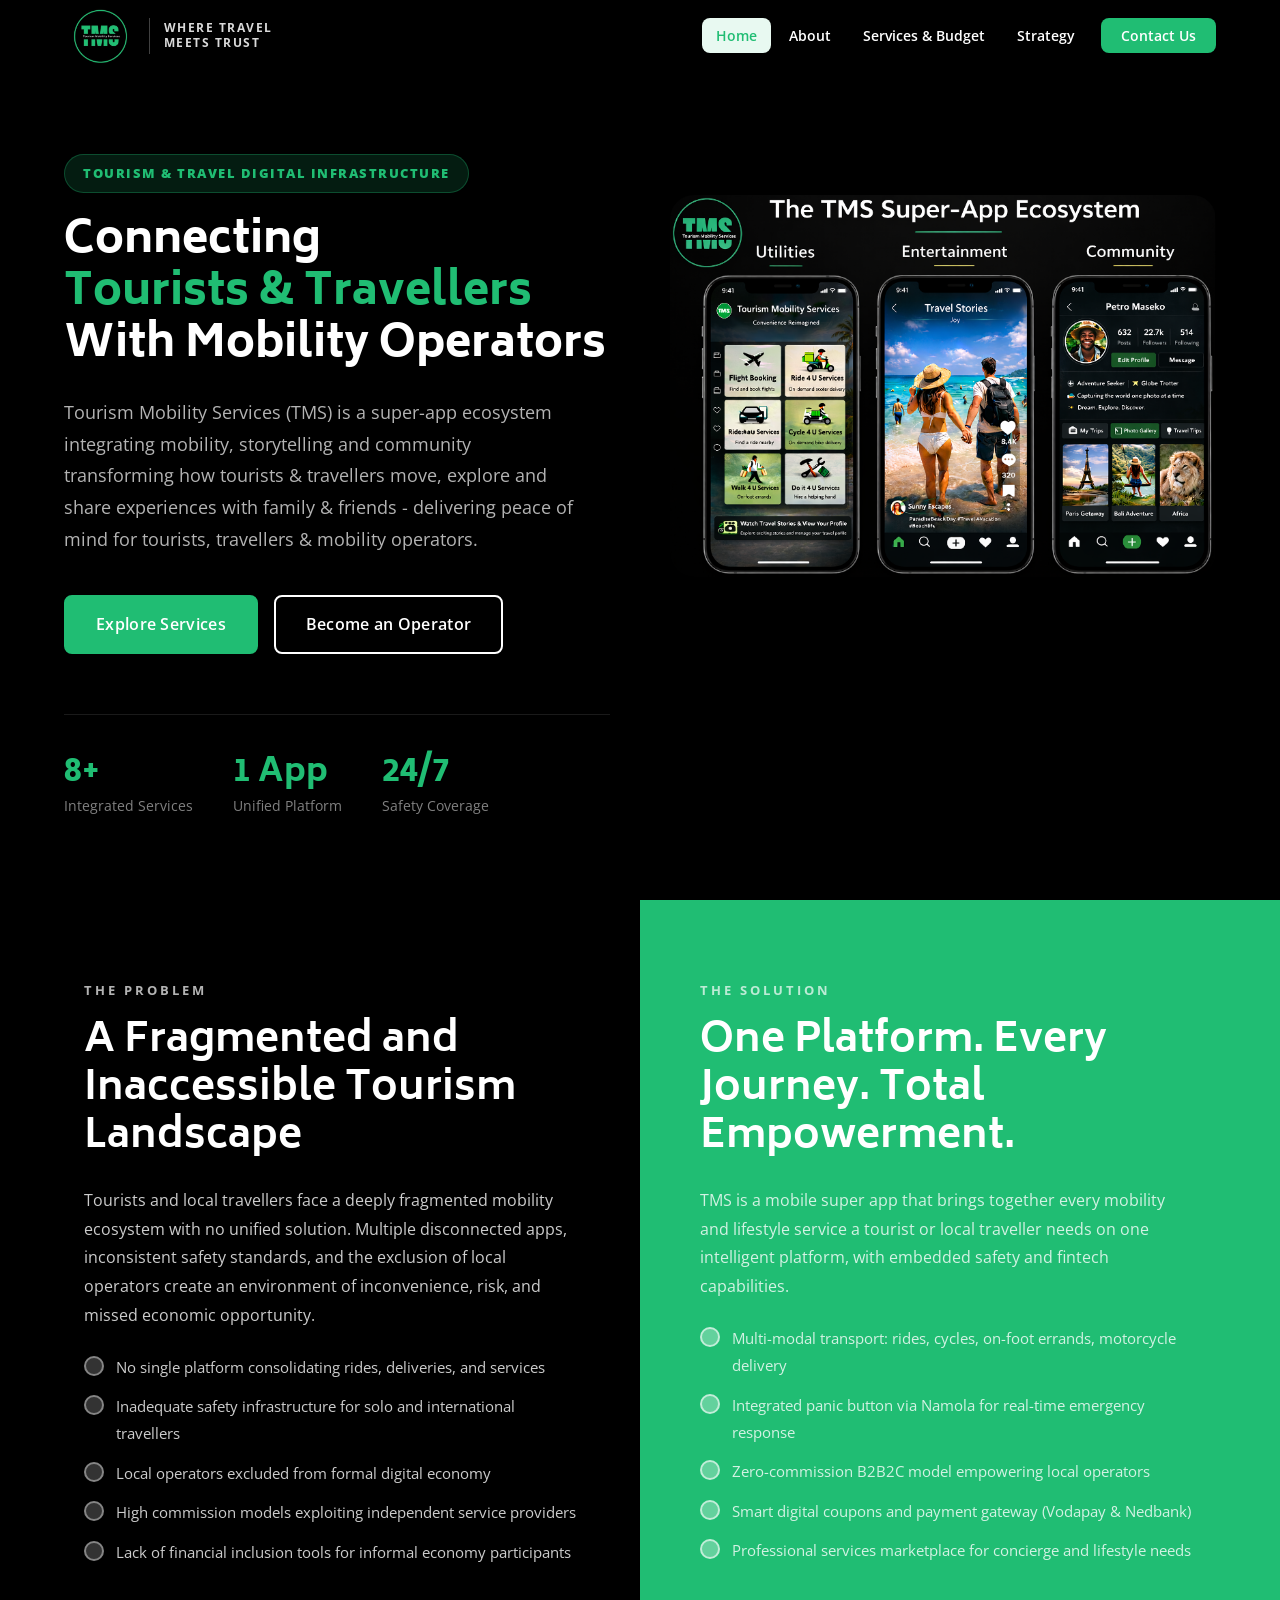
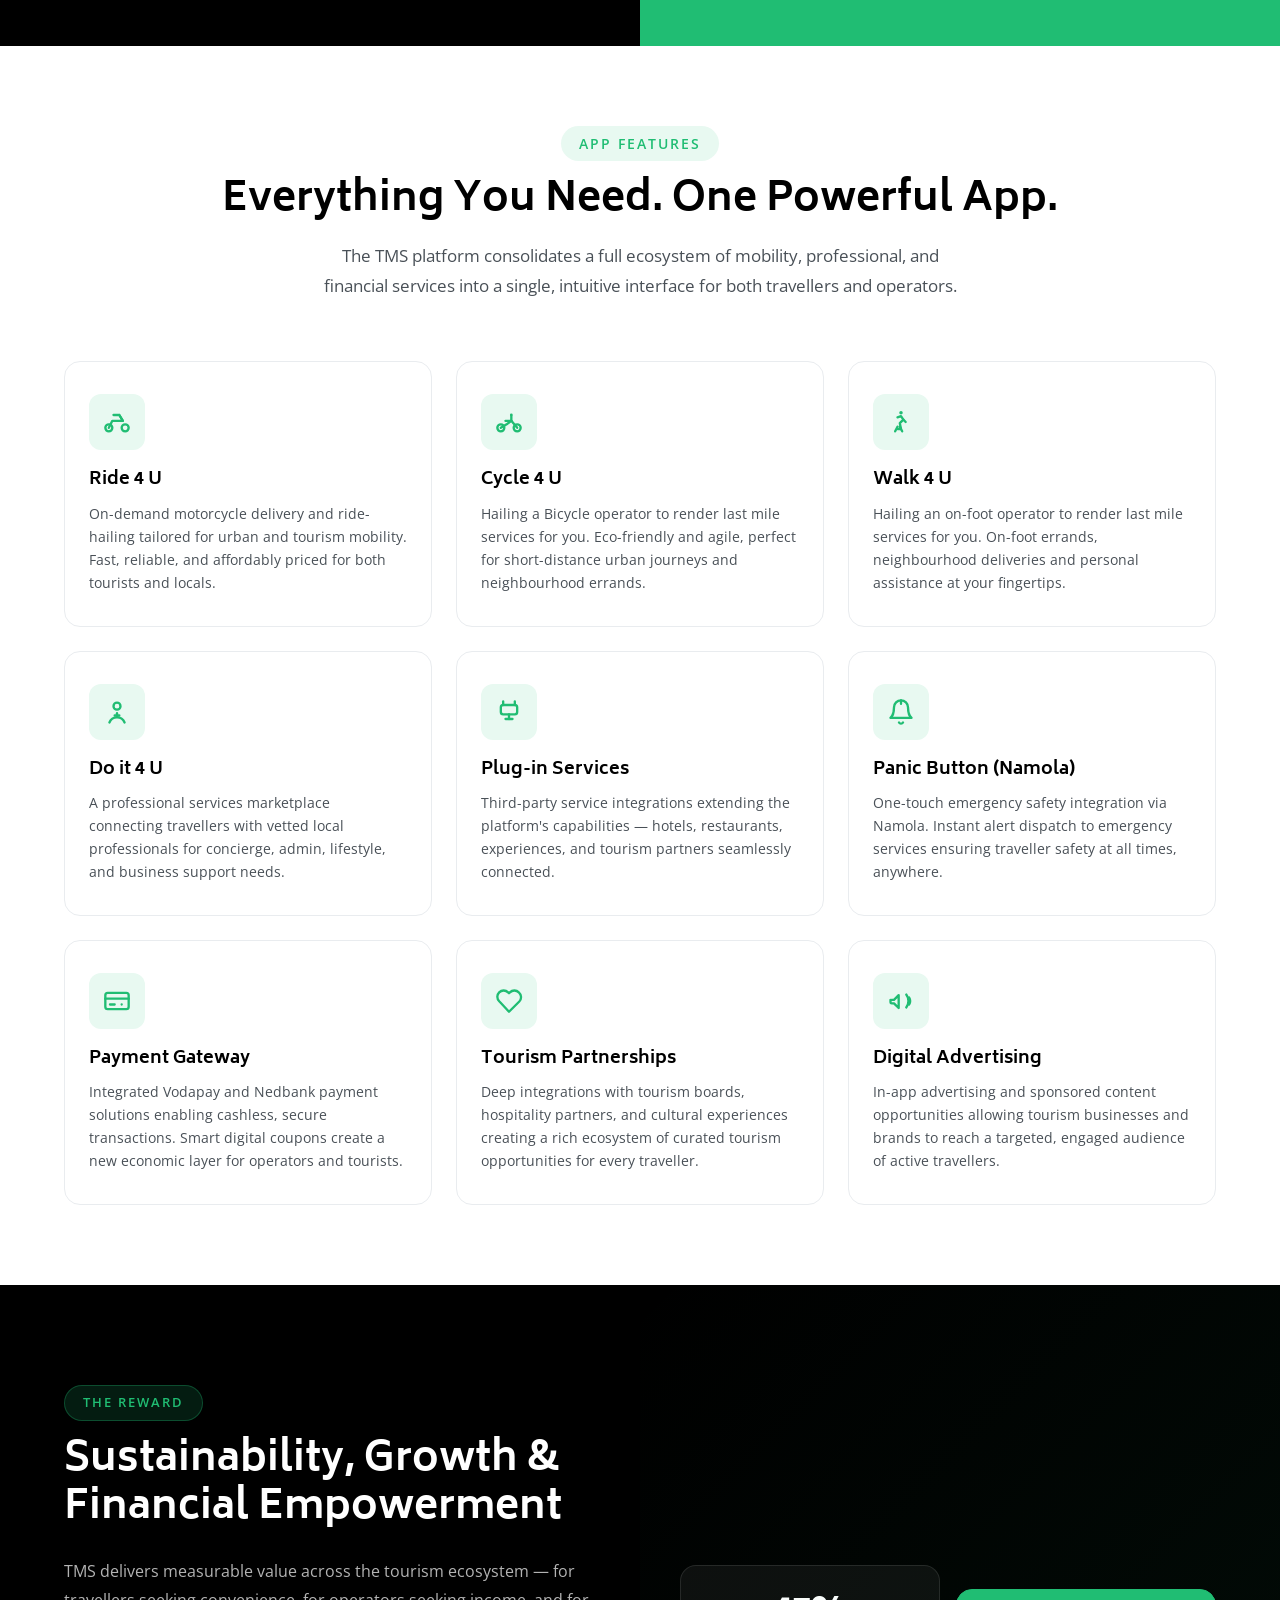
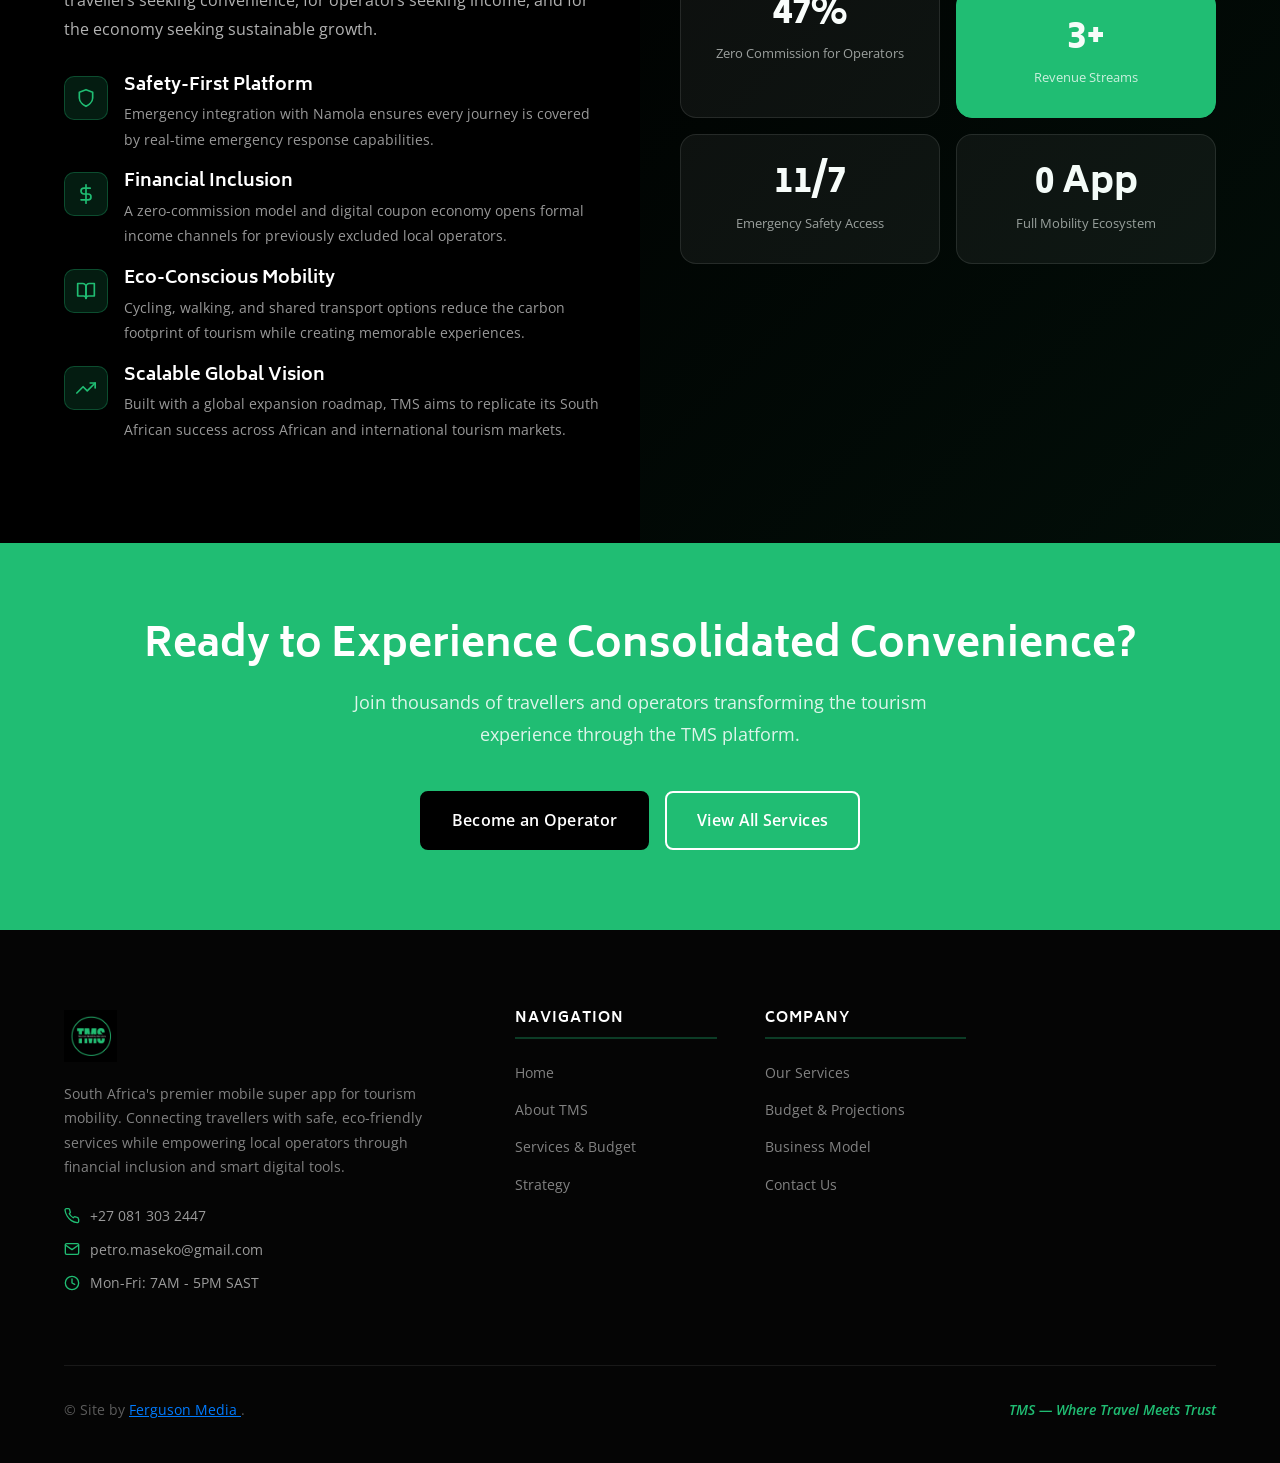
==== commit c7275b8b: "Hero changes Petro's changes 25 March 2026" ====
--- a/index.html
+++ b/index.html
@@ -1,58 +1,343 @@
 <!DOCTYPE html>
 <html lang="en">
+
 <head>
   <meta charset="UTF-8" />
   <meta name="viewport" content="width=device-width, initial-scale=1.0" />
-  <meta name="description" content="Tourism Mobility Services (TMS) - South Africa's mobile super app digitizing and democratizing tourism mobility." />
+  <meta name="description"
+    content="Tourism Mobility Services (TMS) - South Africa's mobile super app digitizing and democratizing tourism mobility." />
   <meta name="google-site-verification" content="-Ny9mov-IFaQGgQjs71c5cA7YvnaP6hlvoca4SGkb28" />
   <title>TMS - Tourism Mobility Services | Where Travel Meets Trust</title>
   <link rel="preconnect" href="https://fonts.googleapis.com" />
   <link rel="preconnect" href="https://fonts.gstatic.com" crossorigin />
-  <link href="https://fonts.googleapis.com/css2?family=Biryani:wght@400;600;700;800;900&family=Open+Sans:ital,wght@0,300;0,400;0,600;0,700;1,400&display=swap" rel="stylesheet" />
+  <link
+    href="https://fonts.googleapis.com/css2?family=Biryani:wght@400;600;700;800;900&family=Open+Sans:ital,wght@0,300;0,400;0,600;0,700;1,400&display=swap"
+    rel="stylesheet" />
   <link rel="stylesheet" href="css/style.css" />
   <style>
-    .navbar-logo-wrap { display:flex; align-items:center; gap:14px; text-decoration:none; }
-    .logo-img-large { display:block; height: 70px; width:auto; max-width:240px; object-fit:contain; transition:opacity 0.2s; }
-    .logo-slogan-divider { width:1px; height:36px; background:rgba(255,255,255,0.25); flex-shrink:0; transition:background 0.3s; }
-    .navbar.scrolled .logo-slogan-divider { background:rgba(0,0,0,0.15); }
-    .logo-slogan-text { font-family:'Open Sans',sans-serif; font-size:0.72rem; font-weight:700; letter-spacing:1.5px; text-transform:uppercase; color:rgba(255,255,255,0.85); line-height:1.3; white-space:nowrap; transition:color 0.3s; }
-    .navbar.scrolled .logo-slogan-text { color:rgba(20,20,20,0.65); }
-    @media (max-width:600px) { .logo-slogan-divider,.logo-slogan-text{display:none;} .logo-img-large{height:65px;} }
-.hero-mockup-img { width:100%; max-width:820px; height:auto; border-radius:24px; display:block; object-fit:cover; margin-top:-200px; }
-    @media (max-width:1023px) { .hero-visual{display:none!important;} .hero-grid{grid-template-columns:1fr!important;} }
-    .nav-toggle{display:none;} .nav-links{display:flex!important;}
-    @media (max-width:768px) { .nav-toggle{display:flex!important;} .nav-links{display:none!important;} }
-    .feature-card{position:relative;overflow:hidden;isolation:isolate;}
-    .feature-card::before{content:'';position:absolute;inset:0;background:rgba(5,15,10,0.92);z-index:0;transition:background 0.3s;}
-    .feature-card:hover::before{background:rgba(5,15,10,0.80);}
-    .feature-card>*{position:relative;z-index:1;}
-    .sidebar-overlay{position:fixed;inset:0;background:rgba(0,0,0,0.55);backdrop-filter:blur(2px);z-index:1998;opacity:0;pointer-events:none;transition:opacity 0.35s;}
-    .sidebar-overlay.open{opacity:1;pointer-events:all;}
-    .sidebar{position:fixed;top:0;right:0;width:300px;height:100vh;background:#0a0a0a;z-index:1999;display:flex;flex-direction:column;transform:translateX(100%);transition:transform 0.38s cubic-bezier(0.4,0,0.2,1);overflow-y:auto;}
-    .sidebar.open{transform:translateX(0);}
-    .sidebar-header{display:flex;align-items:center;justify-content:space-between;padding:20px 24px;border-bottom:1px solid rgba(255,255,255,0.08);}
-    .sidebar-logo{height:44px;width:auto;object-fit:contain;}
-    .sidebar-close{background:none;border:none;cursor:pointer;padding:6px;display:flex;align-items:center;justify-content:center;color:rgba(255,255,255,0.7);border-radius:8px;transition:background 0.2s;}
-    .sidebar-close:hover{background:rgba(255,255,255,0.08);color:#fff;}
-    .sidebar-close svg{width:22px;height:22px;stroke:currentColor;fill:none;stroke-width:2;stroke-linecap:round;}
-    .sidebar-nav{flex:1;padding:24px 16px;display:flex;flex-direction:column;gap:4px;}
-    .sidebar-nav a{display:flex;align-items:center;gap:12px;font-family:'Open Sans',sans-serif;font-weight:600;font-size:0.95rem;color:rgba(255,255,255,0.75);padding:12px 16px;border-radius:10px;text-decoration:none;transition:all 0.2s;}
-    .sidebar-nav a:hover,.sidebar-nav a.active{background:rgba(32,189,115,0.12);color:#20BD73;}
-    .sidebar-nav a .nav-dot{width:6px;height:6px;border-radius:50%;background:rgba(255,255,255,0.2);flex-shrink:0;transition:background 0.2s;}
-    .sidebar-nav a:hover .nav-dot,.sidebar-nav a.active .nav-dot{background:#20BD73;}
-    .sidebar-divider{height:1px;background:rgba(255,255,255,0.07);margin:8px 16px;}
-    .sidebar-footer{padding:20px 24px;border-top:1px solid rgba(255,255,255,0.08);}
-    .sidebar-footer a{display:block;background:#20BD73;color:#fff;text-align:center;font-family:'Open Sans',sans-serif;font-weight:600;font-size:0.95rem;padding:14px 24px;border-radius:10px;text-decoration:none;transition:background 0.2s;}
-    .sidebar-footer a:hover{background:#18a562;}
-    .sidebar-tagline{text-align:center;font-size:0.72rem;color:rgba(255,255,255,0.25);margin-top:16px;font-family:'Open Sans',sans-serif;letter-spacing:1px;text-transform:uppercase;}
-    .app-store-buttons{display:flex;gap:12px;margin-top:20px;flex-wrap:wrap;}
-    .app-store-btn{display:flex;align-items:center;gap:10px;background:rgba(255,255,255,0.07);border:1px solid rgba(255,255,255,0.15);border-radius:10px;padding:10px 16px;text-decoration:none;transition:background 0.2s,border-color 0.2s;min-width:148px;}
-    .app-store-btn:hover{background:rgba(255,255,255,0.13);border-color:rgba(32,189,115,0.4);}
-    .app-store-btn-text{display:flex;flex-direction:column;}
-    .app-store-btn-text small{font-size:0.65rem;color:rgba(255,255,255,0.5);font-family:'Open Sans',sans-serif;line-height:1;}
-    .app-store-btn-text span{font-size:0.82rem;font-weight:700;color:#fff;font-family:'Open Sans',sans-serif;line-height:1.2;margin-top:2px;}
+    .navbar-logo-wrap {
+      display: flex;
+      align-items: center;
+      gap: 14px;
+      text-decoration: none;
+    }
+
+    .logo-img-large {
+      display: block;
+      height: 70px;
+      width: auto;
+      max-width: 240px;
+      object-fit: contain;
+      transition: opacity 0.2s;
+    }
+
+    .logo-slogan-divider {
+      width: 1px;
+      height: 36px;
+      background: rgba(255, 255, 255, 0.25);
+      flex-shrink: 0;
+      transition: background 0.3s;
+    }
+
+    .navbar.scrolled .logo-slogan-divider {
+      background: rgba(0, 0, 0, 0.15);
+    }
+
+    .logo-slogan-text {
+      font-family: 'Open Sans', sans-serif;
+      font-size: 0.72rem;
+      font-weight: 700;
+      letter-spacing: 1.5px;
+      text-transform: uppercase;
+      color: rgba(255, 255, 255, 0.85);
+      line-height: 1.3;
+      white-space: nowrap;
+      transition: color 0.3s;
+    }
+
+    .navbar.scrolled .logo-slogan-text {
+      color: rgba(20, 20, 20, 0.65);
+    }
+
+    @media (max-width:600px) {
+
+      .logo-slogan-divider,
+      .logo-slogan-text {
+        display: none;
+      }
+
+      .logo-img-large {
+        height: 65px;
+      }
+    }
+
+    .hero-mockup-img {
+      width: 100%;
+      max-width: 820px;
+      height: auto;
+      border-radius: 24px;
+      display: block;
+      object-fit: cover;
+      margin-top: -200px;
+    }
+
+    @media (max-width:1023px) {
+      .hero-visual {
+        display: none !important;
+      }
+
+      .hero-grid {
+        grid-template-columns: 1fr !important;
+      }
+    }
+
+    .nav-toggle {
+      display: none;
+    }
+
+    .nav-links {
+      display: flex !important;
+    }
+
+    @media (max-width:768px) {
+      .nav-toggle {
+        display: flex !important;
+      }
+
+      .nav-links {
+        display: none !important;
+      }
+    }
+
+    .feature-card {
+      position: relative;
+      overflow: hidden;
+      isolation: isolate;
+    }
+
+    .feature-card::before {
+      content: '';
+      position: absolute;
+      inset: 0;
+      background: rgba(5, 15, 10, 0.92);
+      z-index: 0;
+      transition: background 0.3s;
+    }
+
+    .feature-card:hover::before {
+      background: rgba(5, 15, 10, 0.80);
+    }
+
+    .feature-card>* {
+      position: relative;
+      z-index: 1;
+    }
+
+    .sidebar-overlay {
+      position: fixed;
+      inset: 0;
+      background: rgba(0, 0, 0, 0.55);
+      backdrop-filter: blur(2px);
+      z-index: 1998;
+      opacity: 0;
+      pointer-events: none;
+      transition: opacity 0.35s;
+    }
+
+    .sidebar-overlay.open {
+      opacity: 1;
+      pointer-events: all;
+    }
+
+    .sidebar {
+      position: fixed;
+      top: 0;
+      right: 0;
+      width: 300px;
+      height: 100vh;
+      background: #0a0a0a;
+      z-index: 1999;
+      display: flex;
+      flex-direction: column;
+      transform: translateX(100%);
+      transition: transform 0.38s cubic-bezier(0.4, 0, 0.2, 1);
+      overflow-y: auto;
+    }
+
+    .sidebar.open {
+      transform: translateX(0);
+    }
+
+    .sidebar-header {
+      display: flex;
+      align-items: center;
+      justify-content: space-between;
+      padding: 20px 24px;
+      border-bottom: 1px solid rgba(255, 255, 255, 0.08);
+    }
+
+    .sidebar-logo {
+      height: 44px;
+      width: auto;
+      object-fit: contain;
+    }
+
+    .sidebar-close {
+      background: none;
+      border: none;
+      cursor: pointer;
+      padding: 6px;
+      display: flex;
+      align-items: center;
+      justify-content: center;
+      color: rgba(255, 255, 255, 0.7);
+      border-radius: 8px;
+      transition: background 0.2s;
+    }
+
+    .sidebar-close:hover {
+      background: rgba(255, 255, 255, 0.08);
+      color: #fff;
+    }
+
+    .sidebar-close svg {
+      width: 22px;
+      height: 22px;
+      stroke: currentColor;
+      fill: none;
+      stroke-width: 2;
+      stroke-linecap: round;
+    }
+
+    .sidebar-nav {
+      flex: 1;
+      padding: 24px 16px;
+      display: flex;
+      flex-direction: column;
+      gap: 4px;
+    }
+
+    .sidebar-nav a {
+      display: flex;
+      align-items: center;
+      gap: 12px;
+      font-family: 'Open Sans', sans-serif;
+      font-weight: 600;
+      font-size: 0.95rem;
+      color: rgba(255, 255, 255, 0.75);
+      padding: 12px 16px;
+      border-radius: 10px;
+      text-decoration: none;
+      transition: all 0.2s;
+    }
+
+    .sidebar-nav a:hover,
+    .sidebar-nav a.active {
+      background: rgba(32, 189, 115, 0.12);
+      color: #20BD73;
+    }
+
+    .sidebar-nav a .nav-dot {
+      width: 6px;
+      height: 6px;
+      border-radius: 50%;
+      background: rgba(255, 255, 255, 0.2);
+      flex-shrink: 0;
+      transition: background 0.2s;
+    }
+
+    .sidebar-nav a:hover .nav-dot,
+    .sidebar-nav a.active .nav-dot {
+      background: #20BD73;
+    }
+
+    .sidebar-divider {
+      height: 1px;
+      background: rgba(255, 255, 255, 0.07);
+      margin: 8px 16px;
+    }
+
+    .sidebar-footer {
+      padding: 20px 24px;
+      border-top: 1px solid rgba(255, 255, 255, 0.08);
+    }
+
+    .sidebar-footer a {
+      display: block;
+      background: #20BD73;
+      color: #fff;
+      text-align: center;
+      font-family: 'Open Sans', sans-serif;
+      font-weight: 600;
+      font-size: 0.95rem;
+      padding: 14px 24px;
+      border-radius: 10px;
+      text-decoration: none;
+      transition: background 0.2s;
+    }
+
+    .sidebar-footer a:hover {
+      background: #18a562;
+    }
+
+    .sidebar-tagline {
+      text-align: center;
+      font-size: 0.72rem;
+      color: rgba(255, 255, 255, 0.25);
+      margin-top: 16px;
+      font-family: 'Open Sans', sans-serif;
+      letter-spacing: 1px;
+      text-transform: uppercase;
+    }
+
+    .app-store-buttons {
+      display: flex;
+      gap: 12px;
+      margin-top: 20px;
+      flex-wrap: wrap;
+    }
+
+    .app-store-btn {
+      display: flex;
+      align-items: center;
+      gap: 10px;
+      background: rgba(255, 255, 255, 0.07);
+      border: 1px solid rgba(255, 255, 255, 0.15);
+      border-radius: 10px;
+      padding: 10px 16px;
+      text-decoration: none;
+      transition: background 0.2s, border-color 0.2s;
+      min-width: 148px;
+    }
+
+    .app-store-btn:hover {
+      background: rgba(255, 255, 255, 0.13);
+      border-color: rgba(32, 189, 115, 0.4);
+    }
+
+    .app-store-btn-text {
+      display: flex;
+      flex-direction: column;
+    }
+
+    .app-store-btn-text small {
+      font-size: 0.65rem;
+      color: rgba(255, 255, 255, 0.5);
+      font-family: 'Open Sans', sans-serif;
+      line-height: 1;
+    }
+
+    .app-store-btn-text span {
+      font-size: 0.82rem;
+      font-weight: 700;
+      color: #fff;
+      font-family: 'Open Sans', sans-serif;
+      line-height: 1.2;
+      margin-top: 2px;
+    }
   </style>
 </head>
+
 <body>
   <div id="loader-wrapper"><span class="loader"></span></div>
   <div class="sidebar-overlay" id="sidebarOverlay"></div>
@@ -60,7 +345,10 @@
     <div class="sidebar-header">
       <img src="images/black-logo.png" alt="TMS Logo" class="sidebar-logo" onerror="this.style.display='none';" />
       <button class="sidebar-close" id="sidebarClose" aria-label="Close menu">
-        <svg viewBox="0 0 24 24"><line x1="18" y1="6" x2="6" y2="18"/><line x1="6" y1="6" x2="18" y2="18"/></svg>
+        <svg viewBox="0 0 24 24">
+          <line x1="18" y1="6" x2="6" y2="18" />
+          <line x1="6" y1="6" x2="18" y2="18" />
+        </svg>
       </button>
     </div>
     <nav class="sidebar-nav">
@@ -80,7 +368,8 @@
     <div class="container">
       <div class="navbar-inner">
         <a href="index.html" class="navbar-logo-wrap">
-          <img id="navLogo" src="images/black-logo.png" alt="TMS" class="logo-img-large" onerror="this.style.outline='2px dashed rgba(32,189,115,0.5)';this.style.padding='4px 12px';this.style.borderRadius='6px';" />
+          <img id="navLogo" src="images/black-logo.png" alt="TMS" class="logo-img-large"
+            onerror="this.style.outline='2px dashed rgba(32,189,115,0.5)';this.style.padding='4px 12px';this.style.borderRadius='6px';" />
           <div class="logo-slogan-divider"></div>
           <span class="logo-slogan-text">Where Travel<br>Meets Trust</span>
         </a>
@@ -91,7 +380,8 @@
           <li><a href="strategy.html">Strategy</a></li>
           <li><a href="contact.html" class="btn-nav">Contact Us</a></li>
         </ul>
-        <button class="nav-toggle" id="navToggle" aria-label="Open navigation" aria-expanded="false"><span></span><span></span><span></span></button>
+        <button class="nav-toggle" id="navToggle" aria-label="Open navigation"
+          aria-expanded="false"><span></span><span></span><span></span></button>
       </div>
     </div>
   </nav>
@@ -100,21 +390,36 @@
     <div class="container">
       <div class="hero-grid">
         <div class="hero-content">
-          <div class="hero-label">South Africa's Super App for Tourism</div>
-          <h1>Digitizing and <span>Democratizing</span> Tourism Mobility</h1>
-          <p>A unified mobile platform that consolidates ride-hailing, deliveries, professional services, fintech, and safety — empowering travellers and local operators alike.</p>
+          <div class="hero-label">Tourism & Travel Digital infrastructure</div>
+          <h1>Connecting <span><br> Tourists & Travellers</span><br>With Mobility Operators</h1>
+          <p class="hero-span">Tourism Mobility Services (<span>TMS</span>) is a super-app ecosystem integrating
+            mobility,
+            storytelling
+            and community
+            transforming how tourists & travellers move, explore and share experiences with family & friends -
+            delivering peace of mind for tourists, travellers & mobility operators. </p>
           <div class="hero-buttons">
             <a href="platform.html" class="btn btn-primary btn-lg">Explore Services</a>
             <a href="contact.html" class="btn btn-outline btn-lg">Become an Operator</a>
           </div>
           <div class="hero-stats">
-            <div class="hero-stat-item"><h3 data-count="8" data-suffix="+">0+</h3><p>Integrated Services</p></div>
-            <div class="hero-stat-item"><h3 data-count="1" data-suffix=" App">0</h3><p>Unified Platform</p></div>
-            <div class="hero-stat-item"><h3 data-count="24" data-suffix="/7">0</h3><p>Safety Coverage</p></div>
+            <div class="hero-stat-item">
+              <h3 data-count="8" data-suffix="+">0+</h3>
+              <p>Integrated Services</p>
+            </div>
+            <div class="hero-stat-item">
+              <h3 data-count="1" data-suffix=" App">0</h3>
+              <p>Unified Platform</p>
+            </div>
+            <div class="hero-stat-item">
+              <h3 data-count="24" data-suffix="/7">0</h3>
+              <p>Safety Coverage</p>
+            </div>
           </div>
         </div>
         <div class="hero-visual">
-          <img src="images/5. TMS Ecosystem .png" alt="TMS in action" class="hero-mockup-img" onerror="this.style.display='none';" />
+          <img src="images/5. TMS Ecosystem .png" alt="TMS in action" class="hero-mockup-img"
+            onerror="this.style.display='none';" />
         </div>
       </div>
     </div>
@@ -125,13 +430,30 @@
       <div class="container" style="max-width:600px;margin:0;padding-right:0;">
         <div class="ps-label">The Problem</div>
         <h2>A Fragmented and Inaccessible Tourism Landscape</h2>
-        <p>Tourists and local travellers face a deeply fragmented mobility ecosystem with no unified solution. Multiple disconnected apps, inconsistent safety standards, and the exclusion of local operators create an environment of inconvenience, risk, and missed economic opportunity.</p>
+        <p>Tourists and local travellers face a deeply fragmented mobility ecosystem with no unified solution. Multiple
+          disconnected apps, inconsistent safety standards, and the exclusion of local operators create an environment
+          of inconvenience, risk, and missed economic opportunity.</p>
         <ul class="ps-list">
-          <li class="ps-list-item"><div class="ps-bullet"></div><p>No single platform consolidating rides, deliveries, and services</p></li>
-          <li class="ps-list-item"><div class="ps-bullet"></div><p>Inadequate safety infrastructure for solo and international travellers</p></li>
-          <li class="ps-list-item"><div class="ps-bullet"></div><p>Local operators excluded from formal digital economy</p></li>
-          <li class="ps-list-item"><div class="ps-bullet"></div><p>High commission models exploiting independent service providers</p></li>
-          <li class="ps-list-item"><div class="ps-bullet"></div><p>Lack of financial inclusion tools for informal economy participants</p></li>
+          <li class="ps-list-item">
+            <div class="ps-bullet"></div>
+            <p>No single platform consolidating rides, deliveries, and services</p>
+          </li>
+          <li class="ps-list-item">
+            <div class="ps-bullet"></div>
+            <p>Inadequate safety infrastructure for solo and international travellers</p>
+          </li>
+          <li class="ps-list-item">
+            <div class="ps-bullet"></div>
+            <p>Local operators excluded from formal digital economy</p>
+          </li>
+          <li class="ps-list-item">
+            <div class="ps-bullet"></div>
+            <p>High commission models exploiting independent service providers</p>
+          </li>
+          <li class="ps-list-item">
+            <div class="ps-bullet"></div>
+            <p>Lack of financial inclusion tools for informal economy participants</p>
+          </li>
         </ul>
       </div>
     </div>
@@ -139,13 +461,29 @@
       <div class="container" style="max-width:600px;margin:0;padding-left:0;">
         <div class="ps-label">The Solution</div>
         <h2>One Platform. Every Journey. Total Empowerment.</h2>
-        <p>TMS is a mobile super app that brings together every mobility and lifestyle service a tourist or local traveller needs on one intelligent platform, with embedded safety and fintech capabilities.</p>
+        <p>TMS is a mobile super app that brings together every mobility and lifestyle service a tourist or local
+          traveller needs on one intelligent platform, with embedded safety and fintech capabilities.</p>
         <ul class="ps-list">
-          <li class="ps-list-item"><div class="ps-bullet"></div><p>Multi-modal transport: rides, cycles, on-foot errands, motorcycle delivery</p></li>
-          <li class="ps-list-item"><div class="ps-bullet"></div><p>Integrated panic button via Namola for real-time emergency response</p></li>
-          <li class="ps-list-item"><div class="ps-bullet"></div><p>Zero-commission B2B2C model empowering local operators</p></li>
-          <li class="ps-list-item"><div class="ps-bullet"></div><p>Smart digital coupons and payment gateway (Vodapay &amp; Nedbank)</p></li>
-          <li class="ps-list-item"><div class="ps-bullet"></div><p>Professional services marketplace for concierge and lifestyle needs</p></li>
+          <li class="ps-list-item">
+            <div class="ps-bullet"></div>
+            <p>Multi-modal transport: rides, cycles, on-foot errands, motorcycle delivery</p>
+          </li>
+          <li class="ps-list-item">
+            <div class="ps-bullet"></div>
+            <p>Integrated panic button via Namola for real-time emergency response</p>
+          </li>
+          <li class="ps-list-item">
+            <div class="ps-bullet"></div>
+            <p>Zero-commission B2B2C model empowering local operators</p>
+          </li>
+          <li class="ps-list-item">
+            <div class="ps-bullet"></div>
+            <p>Smart digital coupons and payment gateway (Vodapay &amp; Nedbank)</p>
+          </li>
+          <li class="ps-list-item">
+            <div class="ps-bullet"></div>
+            <p>Professional services marketplace for concierge and lifestyle needs</p>
+          </li>
         </ul>
       </div>
     </div>
@@ -156,129 +494,153 @@
       <div class="section-header">
         <div class="label">App Features</div>
         <h2>Everything You Need. One Powerful App.</h2>
-        <p>The TMS platform consolidates a full ecosystem of mobility, professional, and financial services into a single, intuitive interface for both travellers and operators.</p>
+        <p>The TMS platform consolidates a full ecosystem of mobility, professional, and financial services into a
+          single, intuitive interface for both travellers and operators.</p>
       </div>
       <div class="features-grid">
 
         <div class="feature-card">
           <div class="feature-icon">
             <!-- Motorcycle -->
-            <svg viewBox="0 0 24 24" fill="none" stroke="currentColor" stroke-width="1.8" stroke-linecap="round" stroke-linejoin="round">
-              <circle cx="5" cy="17" r="3"/><circle cx="19" cy="17" r="3"/>
-              <path d="M9 6h5l3 5H8L5 17"/><path d="M14 6l3 5"/>
+            <svg viewBox="0 0 24 24" fill="none" stroke="currentColor" stroke-width="1.8" stroke-linecap="round"
+              stroke-linejoin="round">
+              <circle cx="5" cy="17" r="3" />
+              <circle cx="19" cy="17" r="3" />
+              <path d="M9 6h5l3 5H8L5 17" />
+              <path d="M14 6l3 5" />
             </svg>
           </div>
           <h4>Ride 4 U</h4>
-          <p>On-demand motorcycle delivery and ride-hailing tailored for urban and tourism mobility. Fast, reliable, and affordably priced for both tourists and locals.</p>
+          <p>On-demand motorcycle delivery and ride-hailing tailored for urban and tourism mobility. Fast, reliable, and
+            affordably priced for both tourists and locals.</p>
         </div>
 
         <div class="feature-card">
           <div class="feature-icon">
             <!-- Bicycle -->
-            <svg viewBox="0 0 24 24" fill="none" stroke="currentColor" stroke-width="1.8" stroke-linecap="round" stroke-linejoin="round">
-              <circle cx="5" cy="17" r="3"/><circle cx="19" cy="17" r="3"/>
-              <circle cx="14" cy="6" r="1.2" fill="currentColor" stroke="none"/>
-              <polyline points="14 7 14 11 10 14 5 17"/>
-              <line x1="14" y1="11" x2="19" y2="17"/>
-              <line x1="9" y1="11" x2="14" y2="11"/>
+            <svg viewBox="0 0 24 24" fill="none" stroke="currentColor" stroke-width="1.8" stroke-linecap="round"
+              stroke-linejoin="round">
+              <circle cx="5" cy="17" r="3" />
+              <circle cx="19" cy="17" r="3" />
+              <circle cx="14" cy="6" r="1.2" fill="currentColor" stroke="none" />
+              <polyline points="14 7 14 11 10 14 5 17" />
+              <line x1="14" y1="11" x2="19" y2="17" />
+              <line x1="9" y1="11" x2="14" y2="11" />
             </svg>
           </div>
           <h4>Cycle 4 U</h4>
-          <p>Hailing a Bicycle operator to render last mile services for you. Eco-friendly and agile, perfect for short-distance urban journeys and neighbourhood errands.</p>
+          <p>Hailing a Bicycle operator to render last mile services for you. Eco-friendly and agile, perfect for
+            short-distance urban journeys and neighbourhood errands.</p>
         </div>
 
         <div class="feature-card">
           <div class="feature-icon">
             <!-- Walking person -->
-            <svg viewBox="0 0 24 24" fill="none" stroke="currentColor" stroke-width="1.8" stroke-linecap="round" stroke-linejoin="round">
-              <circle cx="12" cy="4" r="1.5" fill="currentColor" stroke="none"/>
-              <path d="M9 8l3-1 2 3-3 3 1 5H9"/>
-              <path d="M14 10l2 2"/>
-              <path d="M9 16l-2 4"/>
-              <path d="M11 16l2 4"/>
+            <svg viewBox="0 0 24 24" fill="none" stroke="currentColor" stroke-width="1.8" stroke-linecap="round"
+              stroke-linejoin="round">
+              <circle cx="12" cy="4" r="1.5" fill="currentColor" stroke="none" />
+              <path d="M9 8l3-1 2 3-3 3 1 5H9" />
+              <path d="M14 10l2 2" />
+              <path d="M9 16l-2 4" />
+              <path d="M11 16l2 4" />
             </svg>
           </div>
           <h4>Walk 4 U</h4>
-          <p>Hailing an on-foot operator to render last mile services for you. On-foot errands, neighbourhood deliveries and personal assistance at your fingertips.</p>
+          <p>Hailing an on-foot operator to render last mile services for you. On-foot errands, neighbourhood deliveries
+            and personal assistance at your fingertips.</p>
         </div>
 
         <div class="feature-card">
           <div class="feature-icon">
             <!-- Person / concierge -->
-            <svg viewBox="0 0 24 24" fill="none" stroke="currentColor" stroke-width="1.8" stroke-linecap="round" stroke-linejoin="round">
-              <circle cx="12" cy="7" r="3"/>
-              <path d="M5.5 21a7 7 0 0 1 13 0"/>
-              <line x1="12" y1="13" x2="12" y2="16"/>
-              <line x1="10" y1="15" x2="14" y2="15"/>
+            <svg viewBox="0 0 24 24" fill="none" stroke="currentColor" stroke-width="1.8" stroke-linecap="round"
+              stroke-linejoin="round">
+              <circle cx="12" cy="7" r="3" />
+              <path d="M5.5 21a7 7 0 0 1 13 0" />
+              <line x1="12" y1="13" x2="12" y2="16" />
+              <line x1="10" y1="15" x2="14" y2="15" />
             </svg>
           </div>
           <h4>Do it 4 U</h4>
-          <p>A professional services marketplace connecting travellers with vetted local professionals for concierge, admin, lifestyle, and business support needs.</p>
+          <p>A professional services marketplace connecting travellers with vetted local professionals for concierge,
+            admin, lifestyle, and business support needs.</p>
         </div>
 
         <div class="feature-card">
           <div class="feature-icon">
             <!-- Electric plug -->
-            <svg viewBox="0 0 24 24" fill="none" stroke="currentColor" stroke-width="1.8" stroke-linecap="round" stroke-linejoin="round">
-              <path d="M7 6V3"/><path d="M17 6V3"/>
-              <rect x="5" y="6" width="14" height="8" rx="2"/>
-              <path d="M12 14v4"/>
-              <path d="M9 18h6"/>
+            <svg viewBox="0 0 24 24" fill="none" stroke="currentColor" stroke-width="1.8" stroke-linecap="round"
+              stroke-linejoin="round">
+              <path d="M7 6V3" />
+              <path d="M17 6V3" />
+              <rect x="5" y="6" width="14" height="8" rx="2" />
+              <path d="M12 14v4" />
+              <path d="M9 18h6" />
             </svg>
           </div>
           <h4>Plug-in Services</h4>
-          <p>Third-party service integrations extending the platform's capabilities — hotels, restaurants, experiences, and tourism partners seamlessly connected.</p>
+          <p>Third-party service integrations extending the platform's capabilities — hotels, restaurants, experiences,
+            and tourism partners seamlessly connected.</p>
         </div>
 
         <div class="feature-card">
           <div class="feature-icon">
             <!-- Alarm bell -->
-            <svg viewBox="0 0 24 24" fill="none" stroke="currentColor" stroke-width="1.8" stroke-linecap="round" stroke-linejoin="round">
-              <path d="M18 8A6 6 0 0 0 6 8c0 7-3 9-3 9h18s-3-2-3-9"/>
-              <path d="M13.73 21a2 2 0 0 1-3.46 0"/>
-              <line x1="12" y1="2" x2="12" y2="5"/>
+            <svg viewBox="0 0 24 24" fill="none" stroke="currentColor" stroke-width="1.8" stroke-linecap="round"
+              stroke-linejoin="round">
+              <path d="M18 8A6 6 0 0 0 6 8c0 7-3 9-3 9h18s-3-2-3-9" />
+              <path d="M13.73 21a2 2 0 0 1-3.46 0" />
+              <line x1="12" y1="2" x2="12" y2="5" />
             </svg>
           </div>
           <h4>Panic Button (Namola)</h4>
-          <p>One-touch emergency safety integration via Namola. Instant alert dispatch to emergency services ensuring traveller safety at all times, anywhere.</p>
+          <p>One-touch emergency safety integration via Namola. Instant alert dispatch to emergency services ensuring
+            traveller safety at all times, anywhere.</p>
         </div>
 
         <div class="feature-card">
           <div class="feature-icon">
             <!-- Credit card -->
-            <svg viewBox="0 0 24 24" fill="none" stroke="currentColor" stroke-width="1.8" stroke-linecap="round" stroke-linejoin="round">
-              <rect x="2" y="5" width="20" height="14" rx="2"/>
-              <line x1="2" y1="10" x2="22" y2="10"/>
-              <path d="M6 15h4"/>
-              <path d="M16 15h.01"/>
+            <svg viewBox="0 0 24 24" fill="none" stroke="currentColor" stroke-width="1.8" stroke-linecap="round"
+              stroke-linejoin="round">
+              <rect x="2" y="5" width="20" height="14" rx="2" />
+              <line x1="2" y1="10" x2="22" y2="10" />
+              <path d="M6 15h4" />
+              <path d="M16 15h.01" />
             </svg>
           </div>
           <h4>Payment Gateway</h4>
-          <p>Integrated Vodapay and Nedbank payment solutions enabling cashless, secure transactions. Smart digital coupons create a new economic layer for operators and tourists.</p>
+          <p>Integrated Vodapay and Nedbank payment solutions enabling cashless, secure transactions. Smart digital
+            coupons create a new economic layer for operators and tourists.</p>
         </div>
 
         <div class="feature-card">
           <div class="feature-icon">
             <!-- Handshake -->
-            <svg viewBox="0 0 24 24" fill="none" stroke="currentColor" stroke-width="1.8" stroke-linecap="round" stroke-linejoin="round">
-              <path d="M20.42 4.58a5.4 5.4 0 0 0-7.65 0l-.77.78-.77-.78a5.4 5.4 0 0 0-7.65 7.65l1.06 1.06L12 21.23l7.77-7.77 1.06-1.06a5.4 5.4 0 0 0-.41-7.82z"/>
+            <svg viewBox="0 0 24 24" fill="none" stroke="currentColor" stroke-width="1.8" stroke-linecap="round"
+              stroke-linejoin="round">
+              <path
+                d="M20.42 4.58a5.4 5.4 0 0 0-7.65 0l-.77.78-.77-.78a5.4 5.4 0 0 0-7.65 7.65l1.06 1.06L12 21.23l7.77-7.77 1.06-1.06a5.4 5.4 0 0 0-.41-7.82z" />
             </svg>
           </div>
           <h4>Tourism Partnerships</h4>
-          <p>Deep integrations with tourism boards, hospitality partners, and cultural experiences creating a rich ecosystem of curated tourism opportunities for every traveller.</p>
+          <p>Deep integrations with tourism boards, hospitality partners, and cultural experiences creating a rich
+            ecosystem of curated tourism opportunities for every traveller.</p>
         </div>
 
         <div class="feature-card">
           <div class="feature-icon">
             <!-- Megaphone / loudspeaker -->
-            <svg viewBox="0 0 24 24" fill="none" stroke="currentColor" stroke-width="1.8" stroke-linecap="round" stroke-linejoin="round">
-              <path d="M3 11v2a1 1 0 0 0 1 1h2l4 4V7L6 11H4a1 1 0 0 0-1 1z"/>
-              <path d="M19 9a6 6 0 0 1 0 6"/>
-              <path d="M16.5 6.5a9 9 0 0 1 0 11"/>
+            <svg viewBox="0 0 24 24" fill="none" stroke="currentColor" stroke-width="1.8" stroke-linecap="round"
+              stroke-linejoin="round">
+              <path d="M3 11v2a1 1 0 0 0 1 1h2l4 4V7L6 11H4a1 1 0 0 0-1 1z" />
+              <path d="M19 9a6 6 0 0 1 0 6" />
+              <path d="M16.5 6.5a9 9 0 0 1 0 11" />
             </svg>
           </div>
           <h4>Digital Advertising</h4>
-          <p>In-app advertising and sponsored content opportunities allowing tourism businesses and brands to reach a targeted, engaged audience of active travellers.</p>
+          <p>In-app advertising and sponsored content opportunities allowing tourism businesses and brands to reach a
+            targeted, engaged audience of active travellers.</p>
         </div>
 
       </div>
@@ -289,21 +651,77 @@
     <div class="container">
       <div class="reward-grid">
         <div class="reward-content">
-          <div class="label" style="display:inline-block;background:rgba(32,189,115,0.15);color:var(--green);font-size:0.8rem;font-weight:600;letter-spacing:2px;text-transform:uppercase;padding:6px 18px;border-radius:50px;margin-bottom:16px;border:1px solid rgba(32,189,115,0.3);">The Reward</div>
+          <div class="label"
+            style="display:inline-block;background:rgba(32,189,115,0.15);color:var(--green);font-size:0.8rem;font-weight:600;letter-spacing:2px;text-transform:uppercase;padding:6px 18px;border-radius:50px;margin-bottom:16px;border:1px solid rgba(32,189,115,0.3);">
+            The Reward</div>
           <h2>Sustainability, Growth &amp; Financial Empowerment</h2>
-          <p>TMS delivers measurable value across the tourism ecosystem — for travellers seeking convenience, for operators seeking income, and for the economy seeking sustainable growth.</p>
+          <p>TMS delivers measurable value across the tourism ecosystem — for travellers seeking convenience, for
+            operators seeking income, and for the economy seeking sustainable growth.</p>
           <div class="reward-items">
-            <div class="reward-item"><div class="reward-item-icon"><svg viewBox="0 0 24 24" fill="none" stroke="currentColor" stroke-width="2"><path d="M12 22s8-4 8-10V5l-8-3-8 3v7c0 6 8 10 8 10z" stroke-linecap="round" stroke-linejoin="round"/></svg></div><div><h5>Safety-First Platform</h5><p>Emergency integration with Namola ensures every journey is covered by real-time emergency response capabilities.</p></div></div>
-            <div class="reward-item"><div class="reward-item-icon"><svg viewBox="0 0 24 24" fill="none" stroke="currentColor" stroke-width="2"><line x1="12" y1="1" x2="12" y2="23" stroke-linecap="round"/><path d="M17 5H9.5a3.5 3.5 0 0 0 0 7h5a3.5 3.5 0 0 1 0 7H6" stroke-linecap="round" stroke-linejoin="round"/></svg></div><div><h5>Financial Inclusion</h5><p>A zero-commission model and digital coupon economy opens formal income channels for previously excluded local operators.</p></div></div>
-            <div class="reward-item"><div class="reward-item-icon"><svg viewBox="0 0 24 24" fill="none" stroke="currentColor" stroke-width="2"><path d="M2 3h6a4 4 0 0 1 4 4v14a3 3 0 0 0-3-3H2z" stroke-linecap="round" stroke-linejoin="round"/><path d="M22 3h-6a4 4 0 0 0-4 4v14a3 3 0 0 1 3-3h7z" stroke-linecap="round" stroke-linejoin="round"/></svg></div><div><h5>Eco-Conscious Mobility</h5><p>Cycling, walking, and shared transport options reduce the carbon footprint of tourism while creating memorable experiences.</p></div></div>
-            <div class="reward-item"><div class="reward-item-icon"><svg viewBox="0 0 24 24" fill="none" stroke="currentColor" stroke-width="2"><polyline points="23 6 13.5 15.5 8.5 10.5 1 18" stroke-linecap="round" stroke-linejoin="round"/><polyline points="17 6 23 6 23 12" stroke-linecap="round" stroke-linejoin="round"/></svg></div><div><h5>Scalable Global Vision</h5><p>Built with a global expansion roadmap, TMS aims to replicate its South African success across African and international tourism markets.</p></div></div>
+            <div class="reward-item">
+              <div class="reward-item-icon"><svg viewBox="0 0 24 24" fill="none" stroke="currentColor" stroke-width="2">
+                  <path d="M12 22s8-4 8-10V5l-8-3-8 3v7c0 6 8 10 8 10z" stroke-linecap="round"
+                    stroke-linejoin="round" />
+                </svg></div>
+              <div>
+                <h5>Safety-First Platform</h5>
+                <p>Emergency integration with Namola ensures every journey is covered by real-time emergency response
+                  capabilities.</p>
+              </div>
+            </div>
+            <div class="reward-item">
+              <div class="reward-item-icon"><svg viewBox="0 0 24 24" fill="none" stroke="currentColor" stroke-width="2">
+                  <line x1="12" y1="1" x2="12" y2="23" stroke-linecap="round" />
+                  <path d="M17 5H9.5a3.5 3.5 0 0 0 0 7h5a3.5 3.5 0 0 1 0 7H6" stroke-linecap="round"
+                    stroke-linejoin="round" />
+                </svg></div>
+              <div>
+                <h5>Financial Inclusion</h5>
+                <p>A zero-commission model and digital coupon economy opens formal income channels for previously
+                  excluded local operators.</p>
+              </div>
+            </div>
+            <div class="reward-item">
+              <div class="reward-item-icon"><svg viewBox="0 0 24 24" fill="none" stroke="currentColor" stroke-width="2">
+                  <path d="M2 3h6a4 4 0 0 1 4 4v14a3 3 0 0 0-3-3H2z" stroke-linecap="round" stroke-linejoin="round" />
+                  <path d="M22 3h-6a4 4 0 0 0-4 4v14a3 3 0 0 1 3-3h7z" stroke-linecap="round" stroke-linejoin="round" />
+                </svg></div>
+              <div>
+                <h5>Eco-Conscious Mobility</h5>
+                <p>Cycling, walking, and shared transport options reduce the carbon footprint of tourism while creating
+                  memorable experiences.</p>
+              </div>
+            </div>
+            <div class="reward-item">
+              <div class="reward-item-icon"><svg viewBox="0 0 24 24" fill="none" stroke="currentColor" stroke-width="2">
+                  <polyline points="23 6 13.5 15.5 8.5 10.5 1 18" stroke-linecap="round" stroke-linejoin="round" />
+                  <polyline points="17 6 23 6 23 12" stroke-linecap="round" stroke-linejoin="round" />
+                </svg></div>
+              <div>
+                <h5>Scalable Global Vision</h5>
+                <p>Built with a global expansion roadmap, TMS aims to replicate its South African success across African
+                  and international tourism markets.</p>
+              </div>
+            </div>
           </div>
         </div>
         <div class="reward-visual">
-          <div class="reward-stat-box"><h3 data-count="100" data-suffix="%">0%</h3><p>Zero Commission for Operators</p></div>
-          <div class="reward-stat-box"><h3 data-count="8" data-suffix="+">0+</h3><p>Revenue Streams</p></div>
-          <div class="reward-stat-box"><h3 data-count="24" data-suffix="/7">0</h3><p>Emergency Safety Access</p></div>
-          <div class="reward-stat-box" style="background:rgba(255,255,255,0.05);border-color:rgba(255,255,255,0.1);"><h3 data-count="1" data-suffix=" App">0</h3><p>Full Mobility Ecosystem</p></div>
+          <div class="reward-stat-box">
+            <h3 data-count="100" data-suffix="%">0%</h3>
+            <p>Zero Commission for Operators</p>
+          </div>
+          <div class="reward-stat-box">
+            <h3 data-count="8" data-suffix="+">0+</h3>
+            <p>Revenue Streams</p>
+          </div>
+          <div class="reward-stat-box">
+            <h3 data-count="24" data-suffix="/7">0</h3>
+            <p>Emergency Safety Access</p>
+          </div>
+          <div class="reward-stat-box" style="background:rgba(255,255,255,0.05);border-color:rgba(255,255,255,0.1);">
+            <h3 data-count="1" data-suffix=" App">0</h3>
+            <p>Full Mobility Ecosystem</p>
+          </div>
         </div>
       </div>
     </div>
@@ -320,76 +738,91 @@
     </div>
   </section>
 
-<footer class="footer">
-  <div class="container">
-    <div class="footer-grid">
-      <div class="footer-brand">
-        <img src="images/black-logo.png" alt="TMS" style="height:52px;width:auto;object-fit:contain;display:block;margin-bottom:20px;" onerror="this.style.display='none';" />
-        <p>South Africa's premier mobile super app for tourism mobility. Connecting travellers with safe, eco-friendly services while empowering local operators through financial inclusion and smart digital tools.</p>
-        <div>
-          <div class="footer-contact-item">
-            <svg viewBox="0 0 24 24" fill="none" stroke="currentColor" stroke-width="2"><path d="M22 16.92v3a2 2 0 0 1-2.18 2 19.79 19.79 0 0 1-8.63-3.07A19.5 19.5 0 0 1 4.69 12 19.79 19.79 0 0 1 1.61 3.36 2 2 0 0 1 3.6 1h3a2 2 0 0 1 2 1.72 12.84 12.84 0 0 0 .7 2.81 2 2 0 0 1-.45 2.11L7.91 8.6a16 16 0 0 0 6 6l.92-.92a2 2 0 0 1 2.11-.45 12.84 12.84 0 0 0 2.81.7A2 2 0 0 1 21.44 16z" stroke-linecap="round" stroke-linejoin="round"/></svg>
-            <a href="tel:+27081303244">+27 081 303 2447</a>
-          </div>
-          <div class="footer-contact-item">
-            <svg viewBox="0 0 24 24" fill="none" stroke="currentColor" stroke-width="2"><path d="M4 4h16c1.1 0 2 .9 2 2v12c0 1.1-.9 2-2 2H4c-1.1 0-2-.9-2-2V6c0-1.1.9-2 2-2z" stroke-linecap="round" stroke-linejoin="round"/><polyline points="22,6 12,13 2,6" stroke-linecap="round" stroke-linejoin="round"/></svg>
-            <a href="mailto:petro.maseko@gmail.com">petro.maseko@gmail.com</a>
-          </div>
-          <div class="footer-contact-item">
-            <svg viewBox="0 0 24 24" fill="none" stroke="currentColor" stroke-width="2"><circle cx="12" cy="12" r="10" stroke-linecap="round"/><polyline points="12 6 12 12 16 14" stroke-linecap="round" stroke-linejoin="round"/></svg>
-            <span>Mon-Fri: 7AM - 5PM SAST</span>
-          </div>
-        </div>
-      </div>
-
-      <div class="footer-col">
-        <h5>Navigation</h5>
-        <ul class="footer-links">
-          <li><a href="index.html">Home</a></li>
-          <li><a href="about.html">About TMS</a></li>
-          <li><a href="platform.html">Services &amp; Budget</a></li>
-          <li><a href="strategy.html">Strategy</a></li>
-        </ul>
-      </div>
-
-      <div class="footer-col">
-        <h5>Company</h5>
-        <ul class="footer-links">
-          <li><a href="platform.html">Our Services</a></li>
-          <li><a href="platform.html#budget">Budget &amp; Projections</a></li>
-          <li><a href="strategy.html">Business Model</a></li>
-          <li><a href="contact.html">Contact Us</a></li>
-        </ul>
-      </div>
-    </div>
-
-    <div class="footer-bottom">
-      <p>
-        &copy;  Site by 
-        <a href="https://fergusonmedia.co.za" target="_blank" style="color:#007bff;text-decoration:underline;">
-          Ferguson Media
-        </a>.
-      </p>
-
-      <p class="tagline">TMS — Where Travel Meets Trust</p>
-    </div>
-  </div>
-</footer>
+  <footer class="footer">
+    <div class="container">
+      <div class="footer-grid">
+        <div class="footer-brand">
+          <img src="images/black-logo.png" alt="TMS"
+            style="height:52px;width:auto;object-fit:contain;display:block;margin-bottom:20px;"
+            onerror="this.style.display='none';" />
+          <p>South Africa's premier mobile super app for tourism mobility. Connecting travellers with safe, eco-friendly
+            services while empowering local operators through financial inclusion and smart digital tools.</p>
+          <div>
+            <div class="footer-contact-item">
+              <svg viewBox="0 0 24 24" fill="none" stroke="currentColor" stroke-width="2">
+                <path
+                  d="M22 16.92v3a2 2 0 0 1-2.18 2 19.79 19.79 0 0 1-8.63-3.07A19.5 19.5 0 0 1 4.69 12 19.79 19.79 0 0 1 1.61 3.36 2 2 0 0 1 3.6 1h3a2 2 0 0 1 2 1.72 12.84 12.84 0 0 0 .7 2.81 2 2 0 0 1-.45 2.11L7.91 8.6a16 16 0 0 0 6 6l.92-.92a2 2 0 0 1 2.11-.45 12.84 12.84 0 0 0 2.81.7A2 2 0 0 1 21.44 16z"
+                  stroke-linecap="round" stroke-linejoin="round" />
+              </svg>
+              <a href="tel:+27081303244">+27 081 303 2447</a>
+            </div>
+            <div class="footer-contact-item">
+              <svg viewBox="0 0 24 24" fill="none" stroke="currentColor" stroke-width="2">
+                <path d="M4 4h16c1.1 0 2 .9 2 2v12c0 1.1-.9 2-2 2H4c-1.1 0-2-.9-2-2V6c0-1.1.9-2 2-2z"
+                  stroke-linecap="round" stroke-linejoin="round" />
+                <polyline points="22,6 12,13 2,6" stroke-linecap="round" stroke-linejoin="round" />
+              </svg>
+              <a href="mailto:petro.maseko@gmail.com">petro.maseko@gmail.com</a>
+            </div>
+            <div class="footer-contact-item">
+              <svg viewBox="0 0 24 24" fill="none" stroke="currentColor" stroke-width="2">
+                <circle cx="12" cy="12" r="10" stroke-linecap="round" />
+                <polyline points="12 6 12 12 16 14" stroke-linecap="round" stroke-linejoin="round" />
+              </svg>
+              <span>Mon-Fri: 7AM - 5PM SAST</span>
+            </div>
+          </div>
+        </div>
+
+        <div class="footer-col">
+          <h5>Navigation</h5>
+          <ul class="footer-links">
+            <li><a href="index.html">Home</a></li>
+            <li><a href="about.html">About TMS</a></li>
+            <li><a href="platform.html">Services &amp; Budget</a></li>
+            <li><a href="strategy.html">Strategy</a></li>
+          </ul>
+        </div>
+
+        <div class="footer-col">
+          <h5>Company</h5>
+          <ul class="footer-links">
+            <li><a href="platform.html">Our Services</a></li>
+            <li><a href="platform.html#budget">Budget &amp; Projections</a></li>
+            <li><a href="strategy.html">Business Model</a></li>
+            <li><a href="contact.html">Contact Us</a></li>
+          </ul>
+        </div>
+      </div>
+
+      <div class="footer-bottom">
+        <p>
+          &copy; Site by
+          <a href="https://fergusonmedia.co.za" target="_blank" style="color:#007bff;text-decoration:underline;">
+            Ferguson Media
+          </a>.
+        </p>
+
+        <p class="tagline">TMS — Where Travel Meets Trust</p>
+      </div>
+    </div>
+  </footer>
 
   <script src="js/script.js"></script>
   <script>
-    var navbar=document.getElementById('navbar'), navLogo=document.getElementById('navLogo');
-    function handleScroll(){if(window.scrollY>40){navbar.classList.add('scrolled');navLogo.src='images/white-logo.png';}else{navbar.classList.remove('scrolled');navLogo.src='images/black-logo.png';}}
-    window.addEventListener('scroll',handleScroll,{passive:true}); handleScroll();
-    var sidebar=document.getElementById('sidebar'),sidebarOverlay=document.getElementById('sidebarOverlay'),navToggle=document.getElementById('navToggle'),sidebarClose=document.getElementById('sidebarClose');
-    function openSidebar(){sidebar.classList.add('open');sidebarOverlay.classList.add('open');document.body.style.overflow='hidden';}
-    function closeSidebar(){sidebar.classList.remove('open');sidebarOverlay.classList.remove('open');document.body.style.overflow='';}
-    navToggle.addEventListener('click',function(){sidebar.classList.contains('open')?closeSidebar():openSidebar();});
-    sidebarClose.addEventListener('click',closeSidebar); sidebarOverlay.addEventListener('click',closeSidebar);
-    document.addEventListener('keydown',function(e){if(e.key==='Escape')closeSidebar();});
-    function animateCounters(){document.querySelectorAll('[data-count]').forEach(function(el){var target=parseInt(el.dataset.count),suffix=el.dataset.suffix||'',current=0,step=Math.ceil(target/40);var timer=setInterval(function(){current=Math.min(current+step,target);el.textContent=current+suffix;if(current>=target)clearInterval(timer);},40);});}
-    var heroObs=new IntersectionObserver(function(entries){if(entries[0].isIntersecting){animateCounters();heroObs.disconnect();}},{threshold:0.3});
-    var heroEl=document.querySelector('.hero'); if(heroEl)heroObs.observe(heroEl);
+    var navbar = document.getElementById('navbar'), navLogo = document.getElementById('navLogo');
+    function handleScroll() { if (window.scrollY > 40) { navbar.classList.add('scrolled'); navLogo.src = 'images/white-logo.png'; } else { navbar.classList.remove('scrolled'); navLogo.src = 'images/black-logo.png'; } }
+    window.addEventListener('scroll', handleScroll, { passive: true }); handleScroll();
+    var sidebar = document.getElementById('sidebar'), sidebarOverlay = document.getElementById('sidebarOverlay'), navToggle = document.getElementById('navToggle'), sidebarClose = document.getElementById('sidebarClose');
+    function openSidebar() { sidebar.classList.add('open'); sidebarOverlay.classList.add('open'); document.body.style.overflow = 'hidden'; }
+    function closeSidebar() { sidebar.classList.remove('open'); sidebarOverlay.classList.remove('open'); document.body.style.overflow = ''; }
+    navToggle.addEventListener('click', function () { sidebar.classList.contains('open') ? closeSidebar() : openSidebar(); });
+    sidebarClose.addEventListener('click', closeSidebar); sidebarOverlay.addEventListener('click', closeSidebar);
+    document.addEventListener('keydown', function (e) { if (e.key === 'Escape') closeSidebar(); });
+    function animateCounters() { document.querySelectorAll('[data-count]').forEach(function (el) { var target = parseInt(el.dataset.count), suffix = el.dataset.suffix || '', current = 0, step = Math.ceil(target / 40); var timer = setInterval(function () { current = Math.min(current + step, target); el.textContent = current + suffix; if (current >= target) clearInterval(timer); }, 40); }); }
+    var heroObs = new IntersectionObserver(function (entries) { if (entries[0].isIntersecting) { animateCounters(); heroObs.disconnect(); } }, { threshold: 0.3 });
+    var heroEl = document.querySelector('.hero'); if (heroEl) heroObs.observe(heroEl);
   </script>
 </body>
-</html>
+
+</html>
--- a/css/style.css
+++ b/css/style.css
@@ -23,9 +23,9 @@
   --gray-900: #212529;
   --font-heading: 'Biryani', sans-serif;
   --font-body: 'Open Sans', sans-serif;
-  --shadow-sm: 0 2px 8px rgba(0,0,0,0.08);
-  --shadow-md: 0 4px 20px rgba(0,0,0,0.12);
-  --shadow-lg: 0 8px 40px rgba(0,0,0,0.16);
+  --shadow-sm: 0 2px 8px rgba(0, 0, 0, 0.08);
+  --shadow-md: 0 4px 20px rgba(0, 0, 0, 0.12);
+  --shadow-lg: 0 8px 40px rgba(0, 0, 0, 0.16);
   --radius: 8px;
   --radius-lg: 16px;
   --transition: all 0.3s ease;
@@ -35,7 +35,9 @@
 /* ============================================
    RESET & BASE
    ============================================ */
-*, *::before, *::after {
+*,
+*::before,
+*::after {
   box-sizing: border-box;
   margin: 0;
   padding: 0;
@@ -73,18 +75,37 @@
 /* ============================================
    TYPOGRAPHY
    ============================================ */
-h1, h2, h3, h4, h5, h6 {
+h1,
+h2,
+h3,
+h4,
+h5,
+h6 {
   font-family: var(--font-heading);
   font-weight: 700;
   line-height: 1.2;
   color: var(--black);
 }
 
-h1 { font-size: clamp(2rem, 5vw, 3.5rem); }
-h2 { font-size: clamp(1.6rem, 4vw, 2.5rem); }
-h3 { font-size: clamp(1.2rem, 3vw, 1.8rem); }
-h4 { font-size: 1.25rem; }
-h5 { font-size: 1.1rem; }
+h1 {
+  font-size: clamp(2.5rem, 5vw, 2.7rem);
+}
+
+h2 {
+  font-size: clamp(1.6rem, 4vw, 2.5rem);
+}
+
+h3 {
+  font-size: clamp(1.2rem, 3vw, 1.8rem);
+}
+
+h4 {
+  font-size: 1.25rem;
+}
+
+h5 {
+  font-size: 1.1rem;
+}
 
 p {
   font-family: var(--font-body);
@@ -93,15 +114,24 @@
   line-height: 1.8;
 }
 
-.text-green { color: var(--green); }
-.text-white { color: var(--white); }
-.text-black { color: var(--black); }
+.text-green {
+  color: var(--green);
+}
+
+.text-white {
+  color: var(--white);
+}
+
+.text-black {
+  color: var(--black);
+}
 
 
 #loader-wrapper {
   position: fixed;
   inset: 0;
-  background: rgba(0, 0, 0, 0.4); /* semi-transparent so blur shows through */
+  background: rgba(0, 0, 0, 0.4);
+  /* semi-transparent so blur shows through */
   backdrop-filter: blur(10px);
   -webkit-backdrop-filter: blur(10px);
   display: flex;
@@ -134,6 +164,7 @@
       0 0 0 60px rgba(32, 189, 115, 0.4),
       0 0 0 80px rgba(32, 189, 115, 0.2);
   }
+
   100% {
     box-shadow:
       0 0 0 80px rgba(32, 189, 115, 0),
@@ -195,21 +226,61 @@
   font-size: 1.05rem;
 }
 
-.bg-gray { background: var(--gray-100); }
-.bg-black { background: var(--black); }
-.bg-green { background: var(--green); }
-.bg-dark { background: #0a0a0a; }
+.bg-gray {
+  background: var(--gray-100);
+}
+
+.bg-black {
+  background: var(--black);
+}
+
+.bg-green {
+  background: var(--green);
+}
+
+.bg-dark {
+  background: #0a0a0a;
+}
 
 /* Grid systems */
-.grid-2 { display: grid; grid-template-columns: repeat(2, 1fr); gap: 32px; }
-.grid-3 { display: grid; grid-template-columns: repeat(3, 1fr); gap: 32px; }
-.grid-4 { display: grid; grid-template-columns: repeat(4, 1fr); gap: 24px; }
+.grid-2 {
+  display: grid;
+  grid-template-columns: repeat(2, 1fr);
+  gap: 32px;
+}
+
+.grid-3 {
+  display: grid;
+  grid-template-columns: repeat(3, 1fr);
+  gap: 32px;
+}
+
+.grid-4 {
+  display: grid;
+  grid-template-columns: repeat(4, 1fr);
+  gap: 24px;
+}
 
 /* Flex utilities */
-.flex { display: flex; }
-.flex-center { display: flex; align-items: center; justify-content: center; }
-.flex-between { display: flex; align-items: center; justify-content: space-between; }
-.flex-gap { gap: 16px; }
+.flex {
+  display: flex;
+}
+
+.flex-center {
+  display: flex;
+  align-items: center;
+  justify-content: center;
+}
+
+.flex-between {
+  display: flex;
+  align-items: center;
+  justify-content: space-between;
+}
+
+.flex-gap {
+  gap: 16px;
+}
 
 /* ============================================
    BUTTONS
@@ -424,7 +495,7 @@
   height: 2px;
   background: var(--green);
   transition: var(--transition);
-  border:#18a562;
+  border: #18a562;
 }
 
 .navbar.scrolled .nav-toggle span,
@@ -462,9 +533,11 @@
 .page-header::before {
   content: '';
   position: absolute;
-  top: 0; left: 0;
-  width: 100%; height: 100%;
-  background: linear-gradient(135deg, rgba(32,189,115,0.15) 0%, transparent 60%);
+  top: 0;
+  left: 0;
+  width: 100%;
+  height: 100%;
+  background: linear-gradient(135deg, rgba(32, 189, 115, 0.15) 0%, transparent 60%);
   pointer-events: none;
 }
 
@@ -474,7 +547,7 @@
 }
 
 .page-header p {
-  color: rgba(255,255,255,0.7);
+  color: rgba(255, 255, 255, 0.7);
   font-size: 1.1rem;
   max-width: 600px;
   margin: 0 auto;
@@ -482,7 +555,7 @@
 
 .page-header .label {
   display: inline-block;
-  background: rgba(32,189,115,0.2);
+  background: rgba(32, 189, 115, 0.2);
   color: var(--green);
   font-size: 0.8rem;
   font-weight: 600;
@@ -519,7 +592,7 @@
   align-items: center;
   justify-content: center;
   margin-bottom: 20px;
-  border: 2px solid rgba(32,189,115,0.2);
+  border: 2px solid rgba(32, 189, 115, 0.2);
 }
 
 .card-icon img {
@@ -548,7 +621,6 @@
 }
 
 
-
 .hero-grid {
   display: grid;
   grid-template-columns: 1fr 1fr;
@@ -564,16 +636,16 @@
 
 .hero-label {
   display: inline-block;
-  background: rgba(32,189,115,0.15);
+  background: rgba(32, 189, 115, 0.15);
   color: var(--green);
   font-size: 0.8rem;
-  font-weight: 600;
-  letter-spacing: 2.5px;
+  font-weight: 800;
+  letter-spacing: 1.5px;
   text-transform: uppercase;
   padding: 8px 18px;
   border-radius: 50px;
   margin-bottom: 24px;
-  border: 1px solid rgba(32,189,115,0.3);
+  border: 1px solid rgba(32, 189, 115, 0.3);
 }
 
 .hero-content h1 {
@@ -584,15 +656,23 @@
 
 .hero-content h1 span {
   color: var(--green);
+  font-weight: 800;
 }
 
 .hero-content p {
-  color: rgba(255,255,255,0.7);
+  color: rgba(255, 255, 255, 0.7);
   font-size: 1.1rem;
   margin-bottom: 40px;
   max-width: 520px;
 }
 
+.hero-span p {
+  color: var(--green);
+  font-size: 1.1rem;
+  margin-bottom: 40px;
+  max-width: 520px;
+}
+
 .hero-buttons {
   display: flex;
   gap: 16px;
@@ -604,7 +684,7 @@
   gap: 40px;
   margin-top: 60px;
   padding-top: 40px;
-  border-top: 1px solid rgba(255,255,255,0.1);
+  border-top: 1px solid rgba(255, 255, 255, 0.1);
 }
 
 .hero-stat-item h3 {
@@ -615,7 +695,7 @@
 
 .hero-stat-item p {
   font-size: 0.85rem;
-  color: rgba(255,255,255,0.5);
+  color: rgba(255, 255, 255, 0.5);
   margin: 0;
 }
 
@@ -632,9 +712,9 @@
   height: 560px;
   background: linear-gradient(160deg, #1a1a1a 0%, #0d0d0d 100%);
   border-radius: 40px;
-  border: 3px solid rgba(32,189,115,0.4);
+  border: 3px solid rgba(32, 189, 115, 0.4);
   position: relative;
-  box-shadow: 0 30px 80px rgba(0,0,0,0.6), 0 0 60px rgba(32,189,115,0.15);
+  box-shadow: 0 30px 80px rgba(0, 0, 0, 0.6), 0 0 60px rgba(32, 189, 115, 0.15);
   display: flex;
   align-items: center;
   justify-content: center;
@@ -644,9 +724,11 @@
 .hero-phone-mockup::before {
   content: '';
   position: absolute;
-  top: 0; left: 0;
-  width: 100%; height: 100%;
-  background: linear-gradient(160deg, rgba(32,189,115,0.1) 0%, transparent 50%);
+  top: 0;
+  left: 0;
+  width: 100%;
+  height: 100%;
+  background: linear-gradient(160deg, rgba(32, 189, 115, 0.1) 0%, transparent 50%);
 }
 
 .hero-phone-inner {
@@ -681,7 +763,7 @@
 }
 
 .hero-phone-inner p {
-  color: rgba(255,255,255,0.5);
+  color: rgba(255, 255, 255, 0.5);
   font-size: 0.75rem;
   margin: 0;
 }
@@ -694,8 +776,8 @@
 }
 
 .hero-phone-feature {
-  background: rgba(32,189,115,0.15);
-  border: 1px solid rgba(32,189,115,0.2);
+  background: rgba(32, 189, 115, 0.15);
+  border: 1px solid rgba(32, 189, 115, 0.2);
   border-radius: 8px;
   padding: 8px 12px;
   text-align: left;
@@ -714,7 +796,7 @@
 
 .hero-phone-feature span {
   font-size: 0.75rem;
-  color: rgba(255,255,255,0.7);
+  color: rgba(255, 255, 255, 0.7);
   font-family: var(--font-body);
 }
 
@@ -756,7 +838,7 @@
 
 .problem-col p,
 .solution-col p {
-  color: rgba(255,255,255,0.8);
+  color: rgba(255, 255, 255, 0.8);
   margin-bottom: 24px;
 }
 
@@ -781,13 +863,13 @@
 }
 
 .problem-col .ps-bullet {
-  background: rgba(255,255,255,0.2);
-  border: 2px solid rgba(255,255,255,0.4);
+  background: rgba(255, 255, 255, 0.2);
+  border: 2px solid rgba(255, 255, 255, 0.4);
 }
 
 .solution-col .ps-bullet {
-  background: rgba(255,255,255,0.3);
-  border: 2px solid rgba(255,255,255,0.6);
+  background: rgba(255, 255, 255, 0.3);
+  border: 2px solid rgba(255, 255, 255, 0.6);
 }
 
 .ps-list-item p {
@@ -817,7 +899,8 @@
 .feature-card::before {
   content: '';
   position: absolute;
-  top: 0; left: 0;
+  top: 0;
+  left: 0;
   width: 4px;
   height: 100%;
   background: var(--green);
@@ -829,7 +912,7 @@
 .feature-card:hover {
   box-shadow: var(--shadow-md);
   transform: translateY(-4px);
-  border-color: rgba(32,189,115,0.3);
+  border-color: rgba(32, 189, 115, 0.3);
 }
 
 .feature-card:hover::before {
@@ -884,10 +967,11 @@
 .reward-section::before {
   content: '';
   position: absolute;
-  top: 0; right: 0;
+  top: 0;
+  right: 0;
   width: 50%;
   height: 100%;
-  background: linear-gradient(135deg, transparent 0%, rgba(32,189,115,0.08) 100%);
+  background: linear-gradient(135deg, transparent 0%, rgba(32, 189, 115, 0.08) 100%);
 }
 
 .reward-grid {
@@ -903,7 +987,7 @@
 }
 
 .reward-content p {
-  color: rgba(255,255,255,0.7);
+  color: rgba(255, 255, 255, 0.7);
   margin-bottom: 32px;
 }
 
@@ -922,8 +1006,8 @@
 .reward-item-icon {
   width: 44px;
   height: 44px;
-  background: rgba(32,189,115,0.15);
-  border: 1px solid rgba(32,189,115,0.3);
+  background: rgba(32, 189, 115, 0.15);
+  border: 1px solid rgba(32, 189, 115, 0.3);
   border-radius: 10px;
   display: flex;
   align-items: center;
@@ -947,7 +1031,7 @@
 .reward-item p {
   font-size: 0.9rem;
   margin: 0;
-  color: rgba(255,255,255,0.6);
+  color: rgba(255, 255, 255, 0.6);
 }
 
 .reward-visual {
@@ -957,8 +1041,8 @@
 }
 
 .reward-stat-box {
-  background: rgba(255,255,255,0.05);
-  border: 1px solid rgba(255,255,255,0.1);
+  background: rgba(255, 255, 255, 0.05);
+  border: 1px solid rgba(255, 255, 255, 0.1);
   border-radius: var(--radius-lg);
   padding: 28px 20px;
   text-align: center;
@@ -979,12 +1063,12 @@
 
 .reward-stat-box p {
   font-size: 0.8rem;
-  color: rgba(255,255,255,0.6);
+  color: rgba(255, 255, 255, 0.6);
   margin: 0;
 }
 
 .reward-stat-box:nth-child(2) p {
-  color: rgba(255,255,255,0.8);
+  color: rgba(255, 255, 255, 0.8);
 }
 
 /* ============================================
@@ -1002,7 +1086,7 @@
 }
 
 .cta-section p {
-  color: rgba(255,255,255,0.85);
+  color: rgba(255, 255, 255, 0.85);
   font-size: 1.1rem;
   max-width: 600px;
   margin: 0 auto 40px;
@@ -1044,7 +1128,7 @@
 }
 
 .footer-brand p {
-  color: rgba(255,255,255,0.5);
+  color: rgba(255, 255, 255, 0.5);
   font-size: 0.9rem;
   line-height: 1.7;
   margin-bottom: 24px;
@@ -1069,7 +1153,7 @@
 .footer-contact-item a,
 .footer-contact-item span {
   font-size: 0.875rem;
-  color: rgba(255,255,255,0.6);
+  color: rgba(255, 255, 255, 0.6);
 }
 
 .footer-contact-item a:hover {
@@ -1084,7 +1168,7 @@
   text-transform: uppercase;
   margin-bottom: 20px;
   padding-bottom: 10px;
-  border-bottom: 2px solid rgba(32,189,115,0.3);
+  border-bottom: 2px solid rgba(32, 189, 115, 0.3);
 }
 
 .footer-links {
@@ -1095,7 +1179,7 @@
 
 .footer-links a {
   font-size: 0.875rem;
-  color: rgba(255,255,255,0.5);
+  color: rgba(255, 255, 255, 0.5);
   transition: var(--transition);
 }
 
@@ -1105,7 +1189,7 @@
 }
 
 .footer-bottom {
-  border-top: 1px solid rgba(255,255,255,0.08);
+  border-top: 1px solid rgba(255, 255, 255, 0.08);
   padding-top: 32px;
   display: flex;
   align-items: center;
@@ -1114,7 +1198,7 @@
 
 .footer-bottom p {
   font-size: 0.85rem;
-  color: rgba(255,255,255,0.35);
+  color: rgba(255, 255, 255, 0.35);
   margin: 0;
 }
 
@@ -1156,7 +1240,7 @@
   right: -20%;
   width: 200px;
   height: 200px;
-  background: rgba(255,255,255,0.1);
+  background: rgba(255, 255, 255, 0.1);
   border-radius: 50%;
 }
 
@@ -1174,7 +1258,7 @@
 }
 
 .about-image-block p {
-  color: rgba(255,255,255,0.8);
+  color: rgba(255, 255, 255, 0.8);
   font-size: 0.9rem;
 }
 
@@ -1197,7 +1281,7 @@
 
 .about-badge p {
   font-size: 0.8rem;
-  color: rgba(255,255,255,0.6);
+  color: rgba(255, 255, 255, 0.6);
   margin: 0;
 }
 
@@ -1305,7 +1389,7 @@
 }
 
 .vm-card p {
-  color: rgba(255,255,255,0.8);
+  color: rgba(255, 255, 255, 0.8);
   font-size: 1.05rem;
   line-height: 1.8;
 }
@@ -1324,9 +1408,17 @@
   text-align: center;
 }
 
-.model-col:nth-child(1) { background: var(--black); }
-.model-col:nth-child(2) { background: var(--green); }
-.model-col:nth-child(3) { background: #111; }
+.model-col:nth-child(1) {
+  background: var(--black);
+}
+
+.model-col:nth-child(2) {
+  background: var(--green);
+}
+
+.model-col:nth-child(3) {
+  background: #111;
+}
 
 .model-col h3 {
   color: var(--white);
@@ -1350,7 +1442,7 @@
 }
 
 .model-col p {
-  color: rgba(255,255,255,0.6);
+  color: rgba(255, 255, 255, 0.6);
   font-size: 0.9rem;
 }
 
@@ -1384,7 +1476,7 @@
   align-items: center;
   justify-content: center;
   flex-shrink: 0;
-  border: 2px solid rgba(32,189,115,0.2);
+  border: 2px solid rgba(32, 189, 115, 0.2);
 }
 
 .service-icon svg {
@@ -1442,22 +1534,23 @@
 .revenue-card::before {
   content: '';
   position: absolute;
-  bottom: 0; right: 0;
+  bottom: 0;
+  right: 0;
   width: 100px;
   height: 100px;
-  background: radial-gradient(circle, rgba(32,189,115,0.3) 0%, transparent 70%);
+  background: radial-gradient(circle, rgba(32, 189, 115, 0.3) 0%, transparent 70%);
 }
 
 .revenue-card:hover {
   transform: translateY(-4px);
-  box-shadow: 0 20px 60px rgba(0,0,0,0.3);
+  box-shadow: 0 20px 60px rgba(0, 0, 0, 0.3);
 }
 
 .revenue-number {
   font-family: var(--font-heading);
   font-weight: 900;
   font-size: 3rem;
-  color: rgba(32,189,115,0.2);
+  color: rgba(32, 189, 115, 0.2);
   line-height: 1;
   margin-bottom: 12px;
 }
@@ -1468,7 +1561,7 @@
 }
 
 .revenue-card p {
-  color: rgba(255,255,255,0.6);
+  color: rgba(255, 255, 255, 0.6);
   font-size: 0.9rem;
 }
 
@@ -1506,7 +1599,7 @@
 }
 
 .canvas-cell.full-row h5 {
-  color: rgba(255,255,255,0.5);
+  color: rgba(255, 255, 255, 0.5);
 }
 
 .canvas-cell ul {
@@ -1526,8 +1619,8 @@
 }
 
 .canvas-cell.full-row ul li {
-  color: rgba(255,255,255,0.6);
-  border-color: rgba(255,255,255,0.1);
+  color: rgba(255, 255, 255, 0.6);
+  border-color: rgba(255, 255, 255, 0.1);
 }
 
 /* ============================================
@@ -1612,7 +1705,7 @@
 }
 
 .usp-item p {
-  color: rgba(255,255,255,0.8);
+  color: rgba(255, 255, 255, 0.8);
   font-size: 0.85rem;
   margin: 0;
 }
@@ -1653,10 +1746,11 @@
 .team-photo::before {
   content: '';
   position: absolute;
-  bottom: 0; left: 0;
+  bottom: 0;
+  left: 0;
   width: 100%;
   height: 50%;
-  background: linear-gradient(to top, rgba(32,189,115,0.2) 0%, transparent 100%);
+  background: linear-gradient(to top, rgba(32, 189, 115, 0.2) 0%, transparent 100%);
 }
 
 .team-photo .initials {
@@ -1711,7 +1805,7 @@
 .leadership-photo {
   width: 180px;
   height: 180px;
-  background: rgba(32,189,115,0.15);
+  background: rgba(32, 189, 115, 0.15);
   border: 3px solid var(--green);
   border-radius: 50%;
   display: flex;
@@ -1742,7 +1836,7 @@
 }
 
 .leadership-content p {
-  color: rgba(255,255,255,0.7);
+  color: rgba(255, 255, 255, 0.7);
   font-size: 1rem;
   line-height: 1.8;
 }
@@ -1860,7 +1954,7 @@
 }
 
 .projection-card.highlight p {
-  color: rgba(255,255,255,0.6);
+  color: rgba(255, 255, 255, 0.6);
 }
 
 /* ============================================
@@ -1877,7 +1971,7 @@
   margin-bottom: 8px;
 }
 
-.contact-info > p {
+.contact-info>p {
   margin-bottom: 32px;
 }
 
@@ -1903,7 +1997,7 @@
   align-items: center;
   justify-content: center;
   flex-shrink: 0;
-  border: 1px solid rgba(32,189,115,0.2);
+  border: 1px solid rgba(32, 189, 115, 0.2);
 }
 
 .contact-info-icon svg {
@@ -1940,7 +2034,7 @@
   margin-bottom: 8px;
 }
 
-.contact-form > p {
+.contact-form>p {
   margin-bottom: 32px;
   font-size: 0.95rem;
 }
@@ -1977,7 +2071,7 @@
 .form-group select:focus,
 .form-group textarea:focus {
   border-color: var(--green);
-  box-shadow: 0 0 0 3px rgba(32,189,115,0.1);
+  box-shadow: 0 0 0 3px rgba(32, 189, 115, 0.1);
 }
 
 .form-group textarea {
@@ -2009,9 +2103,9 @@
   display: flex;
   justify-content: space-between;
   padding: 8px 0;
-  border-bottom: 1px solid rgba(255,255,255,0.15);
+  border-bottom: 1px solid rgba(255, 255, 255, 0.15);
   font-size: 0.9rem;
-  color: rgba(255,255,255,0.85);
+  color: rgba(255, 255, 255, 0.85);
 }
 
 .hours-row:last-child {
@@ -2071,6 +2165,7 @@
     opacity: 0;
     transform: translateY(30px);
   }
+
   to {
     opacity: 1;
     transform: translateY(0);
@@ -2078,17 +2173,30 @@
 }
 
 @keyframes fadeIn {
-  from { opacity: 0; }
-  to { opacity: 1; }
+  from {
+    opacity: 0;
+  }
+
+  to {
+    opacity: 1;
+  }
 }
 
 .animate-fade-up {
   animation: fadeInUp 0.6s ease forwards;
 }
 
-.animate-delay-1 { animation-delay: 0.1s; }
-.animate-delay-2 { animation-delay: 0.2s; }
-.animate-delay-3 { animation-delay: 0.3s; }
+.animate-delay-1 {
+  animation-delay: 0.1s;
+}
+
+.animate-delay-2 {
+  animation-delay: 0.2s;
+}
+
+.animate-delay-3 {
+  animation-delay: 0.3s;
+}
 
 /* ============================================
    RESPONSIVE - TABLET (768px)
@@ -2200,11 +2308,14 @@
     grid-template-columns: 1fr;
   }
 
-  .problem-col, .solution-col {
+  .problem-col,
+  .solution-col {
     padding: 60px 32px;
   }
 
-  .grid-2, .grid-3, .grid-4 {
+  .grid-2,
+  .grid-3,
+  .grid-4 {
     grid-template-columns: 1fr;
   }
 
@@ -2295,8 +2406,13 @@
     padding: 60px 0;
   }
 
-  h1 { font-size: 2rem; }
-  h2 { font-size: 1.6rem; }
+  h1 {
+    font-size: 2rem;
+  }
+
+  h2 {
+    font-size: 1.6rem;
+  }
 }
 
 @media (max-width: 480px) {
@@ -2318,27 +2434,29 @@
 }
 
 
-    /* Placeholder image styles */
-    .logo-placeholder {
-      display: block;
-      height: 44px;
-      width: auto;
-      max-width: 180px;
-      object-fit: contain;
-    }
-    .footer-logo-placeholder {
-      display: block;
-      height: 52px;
-      width: auto;
-      max-width: 220px;
-      object-fit: contain;
-      margin-bottom: 20px;
-    }
-    .hero-mockup-placeholder {
-      width: 100%;
-      max-width: 420px;
-      height: auto;
-      border-radius: 20px;
-      display: block;
-      object-fit: cover;
-    }
+/* Placeholder image styles */
+.logo-placeholder {
+  display: block;
+  height: 44px;
+  width: auto;
+  max-width: 180px;
+  object-fit: contain;
+}
+
+.footer-logo-placeholder {
+  display: block;
+  height: 52px;
+  width: auto;
+  max-width: 220px;
+  object-fit: contain;
+  margin-bottom: 20px;
+}
+
+.hero-mockup-placeholder {
+  width: 100%;
+  max-width: 420px;
+  height: auto;
+  border-radius: 20px;
+  display: block;
+  object-fit: cover;
+}
